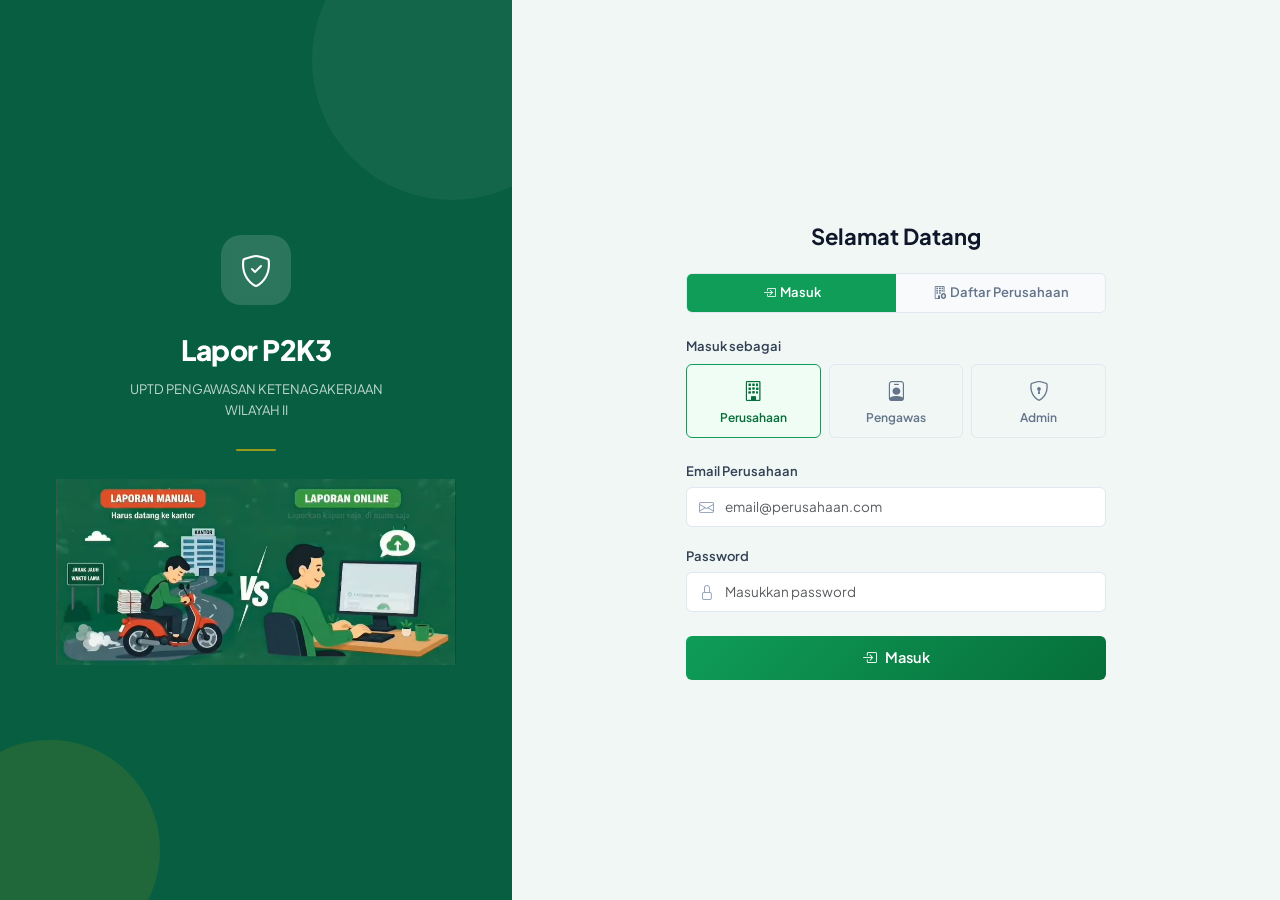
==== admin.html @ 423a80ed "Add files via upload" ====
<!DOCTYPE html>
<html lang="id">
<head>
  <meta charset="UTF-8">
  <meta name="viewport" content="width=device-width, initial-scale=1.0">
  <title>Admin · Lapor P2K3</title>
  <link href="https://cdn.jsdelivr.net/npm/bootstrap@5.3.3/dist/css/bootstrap.min.css" rel="stylesheet">
  <link href="https://cdn.jsdelivr.net/npm/bootstrap-icons/font/bootstrap-icons.css" rel="stylesheet">
  <link href="https://fonts.googleapis.com/css2?family=Plus+Jakarta+Sans:wght@300;400;500;600;700;800&display=swap" rel="stylesheet">
  <link rel="stylesheet" href="style.css">
</head>
<body>

<!-- SIDEBAR -->
<div class="sidebar d-flex flex-column">
  <div class="brand">
    <div class="brand-icon-box"><i class="bi bi-shield-check" style="color:white;"></i></div>
    <span>Lapor P2K3</span>
  </div>
  <div class="nav-section">
    <div class="nav-section-title">UTAMA</div>
    <a href="#" class="nav-link active" data-page="dashboard"><i class="bi bi-house-door"></i> Dashboard</a>
  </div>
  <div class="nav-section">
    <div class="nav-section-title">PENDAFTARAN</div>
    <a href="#" class="nav-link" data-page="persetujuan" id="navPersetujuan"><i class="bi bi-clipboard-check"></i> Verifikasi Perusahaan</a>
    <a href="#" class="nav-link" data-page="perusahaan"><i class="bi bi-building"></i> Daftar Perusahaan</a>
  </div>
  <div class="nav-section">
    <div class="nav-section-title">LAPORAN</div>
    <a href="#" class="nav-link" data-page="laporan-masuk" id="navLaporan"><i class="bi bi-inbox"></i> Laporan Disetujui</a>
    <a href="#" class="nav-link" data-page="arsip"><i class="bi bi-archive"></i> Arsip Laporan</a>
  </div>
  <div class="nav-section">
    <div class="nav-section-title">MANAJEMEN</div>
    <a href="#" class="nav-link" data-page="users"><i class="bi bi-people"></i> Manajemen User</a>
    <a href="#" class="nav-link" data-page="statistik"><i class="bi bi-bar-chart"></i> Statistik & Rekap</a>
  </div>
</div>

<!-- NAVBAR -->
<div class="navbar-custom">
  <div class="page-title" id="pageTitle">Dashboard Admin</div>
  <div class="d-flex align-items-center gap-2">
    <button class="notif-btn" onclick="goPage('persetujuan')">
      <i class="bi bi-bell" style="font-size:16px;color:#64748b;"></i>
      <span class="notif-dot" id="notifDot" style="display:none;"></span>
    </button>
    <div class="user-badge">
      <i class="bi bi-shield-lock" style="color:#0f9d58;"></i>
      <span style="font-weight:600;">Admin UPTD</span>
    </div>
    <button class="logout-btn" onclick="doLogout()"><i class="bi bi-box-arrow-right"></i> Keluar</button>
  </div>
</div>

<!-- CONTENT -->
<div class="content">

  <!-- DASHBOARD -->
  <div id="dashboard" class="page-section active-page">
    <div class="row g-3 mb-4">
      <div class="col-6 col-md-3">
        <div class="stat-card">
          <div class="d-flex justify-content-between align-items-start">
            <div><div class="stat-label">Total Perusahaan</div><div class="stat-value" id="dashTotalPerusahaan">0</div><div class="stat-sub">Terverifikasi</div></div>
            <div class="stat-icon icon-green"><i class="bi bi-building"></i></div>
          </div>
        </div>
      </div>
      <div class="col-6 col-md-3">
        <div class="stat-card">
          <div class="d-flex justify-content-between align-items-start">
            <div><div class="stat-label">Menunggu Verifikasi</div><div class="stat-value" id="dashMenungguVerif">0</div><div class="stat-sub">Pengajuan baru</div></div>
            <div class="stat-icon icon-yellow"><i class="bi bi-hourglass-split"></i></div>
          </div>
        </div>
      </div>
      <div class="col-6 col-md-3">
        <div class="stat-card">
          <div class="d-flex justify-content-between align-items-start">
            <div><div class="stat-label">Laporan Siap Arsip</div><div class="stat-value" id="dashLaporanSiap">0</div><div class="stat-sub">Approved pengawas</div></div>
            <div class="stat-icon icon-blue"><i class="bi bi-inbox"></i></div>
          </div>
        </div>
      </div>
      <div class="col-6 col-md-3">
        <div class="stat-card">
          <div class="d-flex justify-content-between align-items-start">
            <div><div class="stat-label">Laporan Diarsipkan</div><div class="stat-value" id="dashArsip">0</div><div class="stat-sub">Total final</div></div>
            <div class="stat-icon icon-purple"><i class="bi bi-archive"></i></div>
          </div>
        </div>
      </div>
    </div>

    <div class="row g-3">
      <div class="col-md-6">
        <div class="table-card">
          <div class="section-header">
            <div class="section-title"><i class="bi bi-clipboard-check me-2 text-warning"></i>Pengajuan Perusahaan Baru</div>
            <a href="#" class="text-success small fw-semibold" onclick="goPage('persetujuan');return false;">Lihat semua →</a>
          </div>
          <div id="dashPengajuanList"></div>
        </div>
      </div>
      <div class="col-md-6">
        <div class="table-card">
          <div class="section-header">
            <div class="section-title"><i class="bi bi-inbox me-2 text-primary"></i>Laporan Siap Diarsipkan</div>
            <a href="#" class="text-success small fw-semibold" onclick="goPage('laporan-masuk');return false;">Lihat semua →</a>
          </div>
          <div id="dashLaporanList"></div>
        </div>
      </div>
    </div>
  </div>

  <!-- VERIFIKASI PERUSAHAAN -->
  <div id="persetujuan" class="page-section">
    <div class="alert-info-soft mb-3">
      <i class="bi bi-info-circle me-2"></i>Perusahaan berikut telah mendaftar dan menunggu verifikasi admin. Pilih pengawas yang sesuai untuk setiap perusahaan.
    </div>
    <div id="persetujuanList"><p class="text-muted">Tidak ada pengajuan yang menunggu.</p></div>
  </div>

  <!-- DAFTAR PERUSAHAAN -->
  <div id="perusahaan" class="page-section">
    <div class="table-card">
      <div class="section-header">
        <div class="section-title"><i class="bi bi-building me-2 text-success"></i>Semua Perusahaan Terdaftar</div>
        <input type="text" class="form-control" style="width:220px;font-size:13px;" placeholder="Cari perusahaan..." id="searchPerusahaan" oninput="filterPerusahaan()">
      </div>
      <table class="table mb-0">
        <thead><tr><th>Nama Perusahaan</th><th>Wilayah</th><th>Status</th><th></th></tr></thead>
        <tbody id="perusahaanBody"></tbody>
      </table>
    </div>
  </div>

  <!-- LAPORAN DISETUJUI (siap arsip) -->
  <div id="laporan-masuk" class="page-section">
    <div class="alert-success-soft mb-3">
      <i class="bi bi-check-circle me-2"></i>Laporan berikut telah diverifikasi oleh pengawas. Klik "Finalkan" untuk mengarsipkan laporan ke sistem.
    </div>
    <div id="laporanMasukList"><p class="text-muted">Tidak ada laporan yang menunggu finalisasi.</p></div>
  </div>

  <!-- ARSIP LAPORAN -->
  <div id="arsip" class="page-section">
    <div class="table-card">
      <div class="section-header">
        <div class="section-title"><i class="bi bi-archive me-2 text-primary"></i>Arsip Laporan P2K3</div>
        <div class="d-flex gap-2">
          <select class="form-select form-select-sm" style="width:140px;font-size:12.5px;" id="filterTahun" onchange="loadData()"><option value="">Semua Tahun</option><option>2026</option><option>2025</option><option>2024</option></select>
          <button class="btn btn-sm btn-outline-green" style="font-size:12.5px;" onclick="showToast('Demo: Ekspor Excel belum tersedia')"><i class="bi bi-download me-1"></i>Ekspor Excel</button>
        </div>
      </div>
      <table class="table mb-0">
        <thead><tr><th>Perusahaan</th><th>Periode</th><th>Pengawas</th><th>Kecelakaan</th><th>PAK</th><th>Tgl Final</th><th>Status</th></tr></thead>
        <tbody id="arsipBody"></tbody>
      </table>
    </div>
  </div>

  <!-- MANAJEMEN USER -->
  <div id="users" class="page-section">
    <div class="row g-3 mb-3">
      <div class="col-md-8">
        <div class="table-card">
          <div class="section-header">
            <div class="section-title"><i class="bi bi-people me-2 text-success"></i>Daftar Pengguna Sistem</div>
          </div>
          <table class="table mb-0">
            <thead><tr><th>Nama</th><th>Role</th><th>NIP / Email</th><th>Password</th><th>Status</th></tr></thead>
            <tbody id="usersBody"></tbody>
          </table>
        </div>
      </div>
      <div class="col-md-4">
        <div class="form-card">
          <h6 class="fw-bold mb-3"><i class="bi bi-person-plus me-2 text-success"></i>Tambah Akun Pengawas</h6>
          <div class="mb-3">
            <label class="form-label">Nama Pengawas</label>
            <input type="text" class="form-control" id="newPwNama" placeholder="Nama lengkap">
          </div>
          <div class="mb-3">
            <label class="form-label">NIP</label>
            <input type="text" class="form-control" id="newPwNip" placeholder="Nomor Induk Pegawai">
          </div>
          <div class="mb-3">
            <label class="form-label">Password</label>
            <input type="text" class="form-control" id="newPwPassword" placeholder="Password untuk login">
          </div>
          <button class="btn-green btn w-100" onclick="tambahPengawas()"><i class="bi bi-save me-2"></i>Simpan Akun</button>
        </div>
      </div>
    </div>
  </div>

  <!-- STATISTIK -->
  <div id="statistik" class="page-section">
    <div class="row g-3 mb-4">
      <div class="col-md-4">
        <div class="stat-card">
          <div class="stat-label">Total Perusahaan Aktif</div>
          <div class="stat-value" id="statPerusahaan">0</div>
        </div>
      </div>
      <div class="col-md-4">
        <div class="stat-card">
          <div class="stat-label">Total Laporan Masuk</div>
          <div class="stat-value" id="statLaporan">0</div>
        </div>
      </div>
      <div class="col-md-4">
        <div class="stat-card">
          <div class="stat-label">Total Kecelakaan Kerja (tercatat)</div>
          <div class="stat-value" id="statKK">0</div>
        </div>
      </div>
    </div>
    <div class="table-card">
      <div class="section-title mb-3"><i class="bi bi-bar-chart me-2 text-success"></i>Rekap Per Perusahaan</div>
      <table class="table mb-0">
        <thead><tr><th>Perusahaan</th><th>Total Laporan</th><th>Final</th><th>Total KK</th><th>Total PAK</th></tr></thead>
        <tbody id="rekapBody"></tbody>
      </table>
    </div>
  </div>

</div>

<!-- MODAL VERIFIKASI PERUSAHAAN -->
<div class="modal-overlay" id="verifModal">
  <div class="modal-box">
    <div class="d-flex justify-content-between align-items-center mb-3">
      <h6 class="fw-bold mb-0"><i class="bi bi-clipboard-check me-2 text-success"></i>Verifikasi & Tunjuk Pengawas</h6>
      <button onclick="closeModal('verifModal')" style="background:none;border:none;font-size:18px;cursor:pointer;color:#64748b;">&times;</button>
    </div>
    <div class="alert-info-soft mb-3"><i class="bi bi-info-circle me-2"></i>Pilih pengawas yang akan menangani verifikasi perusahaan ini. Data akan dikirim ke pengawas terpilih.</div>
    <table class="table table-sm mb-3">
      <tr><td class="text-muted fw-semibold" style="font-size:12.5px;">Nama</td><td id="vModalNama" style="font-size:13px;font-weight:600;"></td></tr>
      <tr><td class="text-muted fw-semibold" style="font-size:12.5px;">Alamat</td><td id="vModalAlamat" style="font-size:13px;"></td></tr>
      <tr><td class="text-muted fw-semibold" style="font-size:12.5px;">Wilayah</td><td id="vModalWilayah" style="font-size:13px;"></td></tr>
      <tr><td class="text-muted fw-semibold" style="font-size:12.5px;">Email Perusahaan</td><td id="vModalEmail" style="font-size:13px;"></td></tr>
      <tr><td class="text-muted fw-semibold" style="font-size:12.5px;">Tgl Daftar</td><td id="vModalTglDaftar" style="font-size:13px;"></td></tr>
    </table>
    <input type="hidden" id="vModalId">
    <div class="mb-3">
      <label class="form-label">Pilih Pengawas</label>
      <select class="form-select" id="vModalPengawas">
        <option value="">-- Pilih Pengawas --</option>
      </select>
    </div>
    <div class="mb-3">
      <label class="form-label">Password Akun Perusahaan</label>
      <input type="text" class="form-control" id="vModalKode" placeholder="Password yang akan dikirim via email">
      <div class="form-text">Kosongkan untuk auto-generate. Akan dikirim ke email perusahaan bersama info akun.</div>
    </div>
    <div class="d-flex gap-2 justify-content-end">
      <button class="btn btn-outline-danger" style="border-radius:6px;" onclick="tolakPerusahaan()"><i class="bi bi-x-lg me-1"></i>Tolak</button>
      <button class="btn-green btn" id="btnVerifSetujui" onclick="setujuiPerusahaan()"><i class="bi bi-check-circle me-2"></i>Setujui & Kirim ke Pengawas</button>
    </div>
  </div>
</div>

<!-- MODAL FINALISASI LAPORAN -->
<div class="modal-overlay" id="laporanModal">
  <div class="modal-box">
    <div class="d-flex justify-content-between align-items-center mb-3">
      <h6 class="fw-bold mb-0">Finalisasi & Arsipkan Laporan</h6>
      <button onclick="closeModal('laporanModal')" style="background:none;border:none;font-size:18px;cursor:pointer;color:#64748b;">&times;</button>
    </div>
    <div class="alert-success-soft mb-3"><i class="bi bi-check-circle me-2"></i>Laporan telah diverifikasi oleh pengawas. Siap difinalkan dan diarsipkan.</div>
    <table class="table table-sm mb-3">
      <tr><td class="text-muted fw-semibold" style="font-size:12.5px;">Perusahaan</td><td id="lModalPerusahaan" style="font-size:13px;font-weight:600;"></td></tr>
      <tr><td class="text-muted fw-semibold" style="font-size:12.5px;">Periode</td><td id="lModalPeriode" style="font-size:13px;"></td></tr>
      <tr><td class="text-muted fw-semibold" style="font-size:12.5px;">Disetujui Pengawas</td><td id="lModalTglApprove" style="font-size:13px;"></td></tr>
      <tr><td class="text-muted fw-semibold" style="font-size:12.5px;">Kecelakaan Kerja</td><td id="lModalKK" style="font-size:13px;"></td></tr>
      <tr><td class="text-muted fw-semibold" style="font-size:12.5px;">PAK</td><td id="lModalPAK" style="font-size:13px;"></td></tr>
      <tr><td class="text-muted fw-semibold" style="font-size:12.5px;">Catatan Pengawas</td><td id="lModalCatatan" style="font-size:13px;color:#64748b;"></td></tr>
    </table>
    <input type="hidden" id="lModalId">
    <div class="mb-3">
      <label class="form-label">Catatan Final Admin (opsional)</label>
      <textarea class="form-control" id="lModalCatatanAdmin" rows="2" placeholder="Catatan tambahan admin..."></textarea>
    </div>
    <div class="d-flex gap-2 justify-content-end">
      <button class="btn btn-outline-secondary" style="border-radius:var(--radius);" onclick="closeModal('laporanModal')">Batal</button>
      <button class="btn-green btn" onclick="finalkanLaporan()"><i class="bi bi-check-circle me-2"></i>Finalkan & Arsipkan</button>
    </div>
  </div>
</div>

<!-- Toast -->
<div id="toast"><i class="bi bi-check-circle me-2"></i><span id="toastMsg"></span></div>

<script src="https://cdn.jsdelivr.net/npm/bootstrap@5.3.3/dist/js/bootstrap.bundle.min.js"></script>
<script>
  if (localStorage.getItem('p2k3_role') !== 'admin') window.location.href = 'login.html';

  function getPengawasList() { return JSON.parse(localStorage.getItem('p2k3_pengawas_list') || '[]'); }
  function getCompanies() { return JSON.parse(localStorage.getItem('p2k3_companies') || '[]'); }
  function getLaporan() { return JSON.parse(localStorage.getItem('p2k3_laporan') || '[]'); }
  function saveCompanies(arr) { localStorage.setItem('p2k3_companies', JSON.stringify(arr)); }
  function saveLaporan(arr) { localStorage.setItem('p2k3_laporan', JSON.stringify(arr)); }
  function savePengawasList(arr) { localStorage.setItem('p2k3_pengawas_list', JSON.stringify(arr)); }

  function genKode(nama) {
    return nama.replace(/[^a-zA-Z]/g,'').toUpperCase().substring(0,5) + new Date().getFullYear();
  }

  function loadData() {
    const pengawasList = getPengawasList();
    const companies = getCompanies();
    const laporan = getLaporan();

    const verified = companies.filter(c => c.status === 'verified');
    const pendingAdmin = companies.filter(c => c.status === 'pending_admin' || c.status === 'pending_pengawas');
    const approvedLaporan = laporan.filter(l => l.status === 'approved');
    const finalLaporan = laporan.filter(l => l.status === 'final');

    document.getElementById('dashTotalPerusahaan').textContent = verified.length;
    document.getElementById('dashMenungguVerif').textContent = pendingAdmin.length;
    document.getElementById('dashLaporanSiap').textContent = approvedLaporan.length;
    document.getElementById('dashArsip').textContent = finalLaporan.length;

    document.getElementById('notifDot').style.display = (pendingAdmin.length > 0 || approvedLaporan.length > 0) ? 'block' : 'none';

    const navP = document.getElementById('navPersetujuan');
    const oldP = navP.querySelector('.notif-badge');
    if (oldP) oldP.remove();
    if (pendingAdmin.length > 0) {
      const b = document.createElement('span'); b.className = 'notif-badge'; b.textContent = pendingAdmin.length; navP.appendChild(b);
    }
    const navL = document.getElementById('navLaporan');
    const oldL = navL.querySelector('.notif-badge');
    if (oldL) oldL.remove();
    if (approvedLaporan.length > 0) {
      const b = document.createElement('span'); b.className = 'notif-badge'; b.textContent = approvedLaporan.length; navL.appendChild(b);
    }

    const dpl = document.getElementById('dashPengajuanList');
    if (pendingAdmin.length === 0) {
      dpl.innerHTML = '<p class="text-muted small py-2">Tidak ada pengajuan baru.</p>';
    } else {
      dpl.innerHTML = pendingAdmin.slice(0,3).map(c =>
        `<div style="padding:10px 0;border-bottom:1px solid #f1f5f9;">
          <div style="font-size:13.5px;font-weight:700;">${c.nama}</div>
          <div style="font-size:12px;color:#64748b;">${c.wilayah} · ${c.tglDaftar}</div>
          <button class="btn btn-sm btn-outline-warning mt-1" style="font-size:11.5px;" onclick="openVerifModal('${c.id}')"><i class="bi bi-clipboard-check me-1"></i>Verifikasi</button>
        </div>`
      ).join('');
    }

    const dll = document.getElementById('dashLaporanList');
    if (approvedLaporan.length === 0) {
      dll.innerHTML = '<p class="text-muted small py-2">Tidak ada laporan yang menunggu finalisasi.</p>';
    } else {
      dll.innerHTML = approvedLaporan.slice(0,3).map(l => {
        const c = companies.find(x => x.id === l.companyId);
        return `<div style="padding:10px 0;border-bottom:1px solid #f1f5f9;">
          <div style="font-size:13.5px;font-weight:700;">${c?.nama || '—'}</div>
          <div style="font-size:12px;color:#64748b;">${l.periode} · Disetujui: ${l.tglApprove}</div>
          <button class="btn btn-sm btn-outline-primary mt-1" style="font-size:11.5px;" onclick="openLaporanModal('${l.id}')"><i class="bi bi-archive me-1"></i>Finalkan</button>
        </div>`;
      }).join('');
    }

    const psl = document.getElementById('persetujuanList');
    if (pendingAdmin.length === 0) {
      psl.innerHTML = '<p class="text-muted">Tidak ada pengajuan perusahaan yang menunggu verifikasi.</p>';
    } else {
      psl.innerHTML = pendingAdmin.map(c => {
        let statusText = '';
        if (c.status === 'pending_pengawas' && c.notifPengawas) {
          const pw = pengawasList.find(p => p.id === c.notifPengawas);
          statusText = `<span class="badge-status badge-pending" style="font-size:11px;">Dikirim ke Pengawas: ${pw?.nama || c.notifPengawas}</span>`;
        } else {
          statusText = `<span class="badge-status badge-pending" style="font-size:11px;">Menunggu Penunjukan Pengawas</span>`;
        }
        return `<div class="laporan-item">
          <div class="d-flex justify-content-between align-items-start">
            <div>
              <div style="font-size:14px;font-weight:700;">${c.nama}</div>
              <div style="font-size:12.5px;color:#64748b;">${c.wilayah} · ${c.alamat} · Diajukan: ${c.tglDaftar}</div>
              <div style="font-size:12.5px;color:#64748b;">Email: ${c.email || '—'}</div>
              <div style="margin-top:4px;">${statusText}</div>
            </div>
            <button class="btn btn-sm btn-outline-success ms-2" onclick="openVerifModal('${c.id}')"><i class="bi bi-clipboard-check me-1"></i>Verifikasi</button>
          </div>
        </div>`;
      }).join('');
    }

    renderPerusahaan(companies);

    const lml = document.getElementById('laporanMasukList');
    if (approvedLaporan.length === 0) {
      lml.innerHTML = '<p class="text-muted">Tidak ada laporan yang menunggu finalisasi.</p>';
    } else {
      lml.innerHTML = approvedLaporan.map(l => {
        const c = companies.find(x => x.id === l.companyId);
        return `<div class="laporan-item">
          <div class="d-flex justify-content-between align-items-start">
            <div>
              <div style="font-size:14px;font-weight:700;">${c?.nama || '—'}</div>
              <div style="font-size:12.5px;color:#64748b;">${l.periode} · Submit: ${l.tglSubmit} · Disetujui Pengawas: ${l.tglApprove}</div>
              <div style="font-size:12px;color:#92400e;margin-top:3px;"><i class="bi bi-chat-dots me-1"></i>${l.catatanPengawas || '—'}</div>
              <div style="font-size:12px;color:#64748b;">KK: ${l.kkRingan + l.kkSedang + l.kkBerat + l.kkFatal || l.kecelakaanKerja || 0} | PAK: ${l.pak} | Rapat: ${l.meeting || l.rapatP2K3 || 0} | Inspeksi: ${l.inspeksiK3 || 0}</div>
            </div>
            <button class="btn btn-sm btn-outline-primary ms-2" onclick="openLaporanModal('${l.id}')"><i class="bi bi-archive me-1"></i>Finalkan</button>
          </div>
        </div>`;
      }).join('');
    }

    const tahunFilter = document.getElementById('filterTahun')?.value || '';
    const arsipData = laporan.filter(l => l.status === 'final' && (!tahunFilter || String(l.tahun) === String(tahunFilter)));
    document.getElementById('arsipBody').innerHTML = arsipData.length === 0
      ? '<tr><td colspan="7" class="text-center text-muted py-3">Belum ada laporan diarsipkan</td></tr>'
      : [...arsipData].reverse().map(l => {
          const c = companies.find(x => x.id === l.companyId);
          const pw = pengawasList.find(p => p.id === l.pengawasId);
          const totalKK = l.kkRingan + l.kkSedang + l.kkBerat + l.kkFatal || l.kecelakaanKerja || 0;
          return `<tr><td>${c?.nama || '—'}</td><td>${l.periode} ${l.tahun || ''}</td><td>${pw?.nama || '—'}</td><td>${totalKK}</td><td>${l.pak}</td><td>${l.tglFinal || '—'}</td><td><span class="badge-status badge-disetujui">Final</span></td></tr>`;
        }).join('');

    document.getElementById('usersBody').innerHTML = [
      { nama:'Admin UPTD Wilayah II', role:'Admin', info:'admin@uptd.go.id', password:'admin123', status:'aktif' },
      ...pengawasList.map(p => ({ nama: p.nama, role:'Pengawas', info: p.nip || '—', password: p.password || 'pw123', status:'aktif' })),
      ...verified.map(c => ({ nama: c.nama, role:'Perusahaan', info: c.email, password: c.password || '****', status:'aktif' }))
    ].map(u =>
      `<tr><td>${u.nama}</td><td><span class="badge-status ${u.role === 'Admin' ? 'badge-ditolak' : u.role === 'Pengawas' ? 'badge-pending' : 'badge-draft'}">${u.role}</span></td><td style="font-size:12.5px;">${u.info}</td><td style="font-size:12.5px;">${u.password}</td><td><span class="badge-status badge-disetujui">Aktif</span></td></tr>`
    ).join('');

    document.getElementById('statPerusahaan').textContent = verified.length;
    document.getElementById('statLaporan').textContent = laporan.length;
    document.getElementById('statKK').textContent = laporan.reduce((s, l) => s + (l.kkRingan + l.kkSedang + l.kkBerat + l.kkFatal || l.kecelakaanKerja || 0), 0);

    document.getElementById('rekapBody').innerHTML = verified.map(c => {
      const cl = laporan.filter(l => l.companyId === c.id);
      return `<tr><td>${c.nama}</td><td>${cl.length}</td><td>${cl.filter(l => l.status === 'final').length}</td><td>${cl.reduce((s, l) => s + (l.kkRingan + l.kkSedang + l.kkBerat + l.kkFatal || l.kecelakaanKerja || 0), 0)}</td><td>${cl.reduce((s, l) => s + l.pak, 0)}</td></tr>`;
    }).join('') || '<tr><td colspan="5" class="text-center text-muted py-3">Belum ada data</td></tr>';
  }

  function tambahPengawas() {
    const nama = document.getElementById('newPwNama').value.trim();
    const nip = document.getElementById('newPwNip').value.trim();
    const password = document.getElementById('newPwPassword').value.trim();
    
    if (!nama || !nip) {
      showToast('Nama dan NIP wajib diisi!');
      return;
    }
    
    if (!password) {
      showToast('Password wajib diisi!');
      return;
    }
    
    const pengawasList = getPengawasList();
    const newId = 'pw' + (Date.now().toString(36));
    
    pengawasList.push({
      id: newId,
      nama: nama,
      nip: nip,
      password: password,
      status: 'aktif'
    });
    
    savePengawasList(pengawasList);
    document.getElementById('newPwNama').value = '';
    document.getElementById('newPwNip').value = '';
    document.getElementById('newPwPassword').value = '';
    showToast(`Pengawas ${nama} berhasil ditambahkan!`);
    loadData();
  }

  function renderPerusahaan(companies) {
    const q = (document.getElementById('searchPerusahaan')?.value || '').toLowerCase();
    const filtered = companies.filter(c => c.nama.toLowerCase().includes(q));
    document.getElementById('perusahaanBody').innerHTML = filtered.length === 0
      ? '<tr><td colspan="4" class="text-center text-muted py-3">Belum ada data perusahaan</td></tr>'
      : filtered.map(c => {
          let statusBadge = '';
          if (c.status === 'verified') {
            statusBadge = '<span class="badge-status badge-disetujui">Aktif</span>';
          } else if (c.status === 'pending_admin' || c.status === 'pending_pengawas') {
            statusBadge = '<span class="badge-status badge-pending">Menunggu Verif.</span>';
          } else {
            statusBadge = '<span class="badge-status badge-draft">Draft</span>';
          }
          return `<tr>
            <td>${c.nama}</td>
            <td>${c.wilayah}</td>
            <td>${statusBadge}</td>
            <td><button class="btn btn-sm btn-outline-danger" style="font-size:11.5px;" onclick="hapusPerusahaan('${c.id}')"><i class="bi bi-trash"></i></button></td>
          </tr>`;
        }).join('');
  }

  window.filterPerusahaan = function() { renderPerusahaan(getCompanies()); };

  function hapusPerusahaan(id) {
    if (!confirm('Hapus perusahaan ini dari sistem?')) return;
    const companies = getCompanies().filter(c => c.id !== id);
    saveCompanies(companies);
    showToast('Perusahaan dihapus dari sistem.');
    loadData();
  }

  function openVerifModal(companyId) {
    const pengawasList = getPengawasList();
    const c = getCompanies().find(x => x.id === companyId);
    if (!c) return;
    
    document.getElementById('vModalNama').textContent = c.nama;
    document.getElementById('vModalAlamat').textContent = c.alamat;
    document.getElementById('vModalWilayah').textContent = c.wilayah;
    document.getElementById('vModalEmail').textContent = c.email || '—';
    document.getElementById('vModalTglDaftar').textContent = c.tglDaftar || '—';
    document.getElementById('vModalId').value = companyId;
    document.getElementById('vModalKode').value = '';
    
    const selectPengawas = document.getElementById('vModalPengawas');
    selectPengawas.innerHTML = '<option value="">-- Pilih Pengawas --</option>' + 
      pengawasList.map(p => `<option value="${p.id}">${p.nama}${p.nip ? ' - NIP: ' + p.nip : ''}</option>`).join('');
    
    if (c.notifPengawas) {
      selectPengawas.value = c.notifPengawas;
    }
    
    document.getElementById('verifModal').classList.add('show');
  }

  function setujuiPerusahaan() {
    const cId = document.getElementById('vModalId').value;
    const pengawasId = document.getElementById('vModalPengawas').value;
    let kode = document.getElementById('vModalKode').value.trim();
    
    if (!pengawasId) {
      showToast('Pilih pengawas terlebih dahulu!');
      return;
    }
    
    const companies = getCompanies();
    const idx = companies.findIndex(c => c.id === cId);
    if (idx < 0) return;

    if (!kode) kode = genKode(companies[idx].nama);
    
    companies[idx].status = 'pending_pengawas';
    companies[idx].notifPengawas = pengawasId;
    companies[idx].pengawasId = pengawasId;
    companies[idx].password = kode;
    companies[idx].catatanPengawas = 'Dikirim oleh admin untuk verifikasi pengawas.';
    companies[idx].rekomenPengawas = null;
    companies[idx].alasanRekomen = null;
    
    saveCompanies(companies);
    closeModal('verifModal');
    
    const pengawasList = getPengawasList();
    const pw = pengawasList.find(p => p.id === pengawasId);
    showToast(`✓ Data perusahaan dikirim ke pengawas: ${pw?.nama || pengawasId}`);
    loadData();
  }

  function tolakPerusahaan() {
    if (!confirm('Tolak pengajuan perusahaan ini?')) return;
    const cId = document.getElementById('vModalId').value;
    const companies = getCompanies().filter(c => c.id !== cId);
    saveCompanies(companies);
    closeModal('verifModal');
    showToast('Pengajuan perusahaan ditolak dan dihapus.');
    loadData();
  }

  function openLaporanModal(laporanId) {
    const laporan = getLaporan();
    const l = laporan.find(x => x.id === laporanId);
    if (!l) return;
    const c = getCompanies().find(x => x.id === l.companyId);
    document.getElementById('lModalPerusahaan').textContent = c?.nama || '—';
    document.getElementById('lModalPeriode').textContent = `${l.periode} ${l.tahun || ''}`;
    document.getElementById('lModalTglApprove').textContent = l.tglApprove || '—';
    const totalKK = l.kkRingan + l.kkSedang + l.kkBerat + l.kkFatal || l.kecelakaanKerja || 0;
    document.getElementById('lModalKK').textContent = totalKK + ' kasus';
    document.getElementById('lModalPAK').textContent = l.pak + ' kasus';
    document.getElementById('lModalCatatan').textContent = l.catatanPengawas || '—';
    document.getElementById('lModalId').value = laporanId;
    document.getElementById('lModalCatatanAdmin').value = '';
    document.getElementById('laporanModal').classList.add('show');
  }

  function finalkanLaporan() {
    const lId = document.getElementById('lModalId').value;
    const today = new Date().toISOString().split('T')[0];
    const laporan = getLaporan();
    const idx = laporan.findIndex(l => l.id === lId);
    if (idx >= 0) {
      laporan[idx].status = 'final';
      laporan[idx].tglFinal = today;
      saveLaporan(laporan);
    }
    closeModal('laporanModal');
    showToast('Laporan berhasil difinalkan dan diarsipkan!');
    loadData();
  }

  const pageMap = { dashboard:'Dashboard Admin', persetujuan:'Verifikasi Perusahaan', perusahaan:'Daftar Perusahaan', users:'Manajemen User', 'laporan-masuk':'Laporan Disetujui Pengawas', arsip:'Arsip Laporan', statistik:'Statistik & Rekap' };

  function goPage(id) {
    document.querySelectorAll('.page-section').forEach(p => p.classList.remove('active-page'));
    const t = document.getElementById(id);
    if (t) t.classList.add('active-page');
    document.getElementById('pageTitle').textContent = pageMap[id] || id;
    document.querySelectorAll('.nav-link').forEach(l => { l.classList.remove('active'); if (l.dataset.page === id) l.classList.add('active'); });
    window.scrollTo(0, 0);
  }

  document.querySelectorAll('.nav-link').forEach(l => l.addEventListener('click', e => { e.preventDefault(); goPage(l.dataset.page); }));

  function closeModal(id) { document.getElementById(id).classList.remove('show'); }
  document.getElementById('verifModal').addEventListener('click', e => { if (e.target === e.currentTarget) closeModal('verifModal'); });
  document.getElementById('laporanModal').addEventListener('click', e => { if (e.target === e.currentTarget) closeModal('laporanModal'); });

  function showToast(msg) {
    const t = document.getElementById('toast');
    document.getElementById('toastMsg').textContent = msg;
    t.style.display = 'block';
    setTimeout(() => t.style.display = 'none', 4000);
  }

  function doLogout() {
    localStorage.removeItem('p2k3_role');
    window.location.href = 'login.html';
  }

  loadData();
</script>
</body>
</html>
---- style.css ----
/* ============================================================
   P2K3 ONLINE - UNIFIED STYLESHEET
   Mencakup styling untuk: login.html, admin.html, pengawas.html, user.html
   ============================================================ */

/* --- CSS Variables / Design Tokens --- */
:root {
  --sidebar-width: 210px;
  --sidebar-bg: linear-gradient(180deg, #0f9d58 0%, #066e3a 100%);
  --sidebar-hover: rgba(255, 255, 255, 0.08);
  --sidebar-active: linear-gradient(135deg, #fff34d 0%, #ffc400 100%);
  --navbar-bg: #ffffff;
  --body-bg: #f4f9f6;
  --text-dark: #0f172a;
  --text-light: #ecfdf5;
  --text-muted: #94a3b8;
  --green-dark: #066e3a;
  --green-mid: #0f9d58;
  --green-light: #ecfdf5;
  --yellow: #ffc400;
  --radius: 6px;
  --font-family: 'Plus Jakarta Sans', sans-serif;
}

/* --- Global Reset --- */
* {
  font-family: var(--font-family);
  box-sizing: border-box;
}

body {
  background: var(--body-bg);
  margin: 0;
  min-height: 100vh;
}

/* --- Typography --- */
h1, h2, h3, h4, h5, h6 {
  font-family: var(--font-family);
}

a {
  text-decoration: none;
}

/* --- Layout: Sidebar (Admin, Pengawas, User) --- */
.sidebar {
  width: var(--sidebar-width);
  height: 100vh;
  position: fixed;
  top: 0;
  left: 0;
  background: var(--sidebar-bg);
  padding-top: 18px;
  overflow-y: auto;
  box-shadow: 4px 0 20px rgba(0, 0, 0, 0.1);
  z-index: 100;
  display: flex;
  flex-direction: column;
}

.sidebar .brand {
  display: flex;
  align-items: center;
  justify-content: center;
  gap: 10px;
  color: white;
  font-weight: 700;
  font-size: 15px;
  margin-bottom: 24px;
  padding: 0 12px;
}

.brand-icon-box {
  width: 32px;
  height: 32px;
  background: rgba(255, 255, 255, 0.2);
  border-radius: 8px;
  display: flex;
  align-items: center;
  justify-content: center;
  font-size: 16px;
}

.nav-section {
  margin-bottom: 12px;
}

.nav-section-title {
  padding: 5px 18px;
  color: rgba(255, 255, 255, 0.55);
  font-size: 0.62rem;
  font-weight: 700;
  text-transform: uppercase;
  letter-spacing: 1.2px;
}

.sidebar a {
  display: flex;
  align-items: center;
  color: var(--text-light);
  padding: 9px 14px;
  text-decoration: none;
  transition: all 0.22s ease;
  font-size: 0.81rem;
  gap: 10px;
  border-radius: 7px;
  margin: 2px 8px;
}

.sidebar a i {
  font-size: 15px;
  width: 20px;
}

.sidebar a:hover {
  background: var(--sidebar-hover);
  transform: translateX(3px);
}

.sidebar a.active {
  background: var(--sidebar-active);
  color: #1a1a1a;
  font-weight: 700;
  box-shadow: 0 4px 12px rgba(255, 196, 0, 0.35);
}

.footer-credit {
  font-size: 0.7rem;
  color: rgba(255, 255, 255, 0.5);
  text-align: center;
  padding: 10px 0;
  margin-top: 20px;
}

/* --- Layout: Navbar (Admin, Pengawas, User) --- */
.navbar-custom {
  margin-left: var(--sidebar-width);
  background: var(--navbar-bg);
  padding: 5px 22px;
  border-bottom: 1px solid var(--yellow);
  display: flex;
  justify-content: space-between;
  align-items: center;
  position: sticky;
  top: 0;
  z-index: 50;
}

.navbar-custom .page-title {
  font-weight: 700;
  color: var(--text-dark);
  font-size: 0.81rem;
}

.navbar-custom .user-badge {
  display: flex;
  align-items: center;
  gap: 10px;
  font-size: 0.81rem;
  background: #f1f5f9;
  padding: 6px 12px;
  border-radius: 999px;
  cursor: pointer;
  transition: 0.2s;
}

.navbar-custom .user-badge:hover {
  background: #e2e8f0;
}

.user-avatar {
  width: 34px;
  height: 34px;
  border-radius: 50%;
  background: linear-gradient(135deg, #0f9d58, #34d399);
  display: flex;
  align-items: center;
  justify-content: center;
  color: white;
  font-size: 13px;
  font-weight: 700;
  flex-shrink: 0;
}

.notif-btn {
  position: relative;
  background: #f1f5f9;
  border: none;
  border-radius: 50%;
  width: 36px;
  height: 36px;
  display: flex;
  align-items: center;
  justify-content: center;
  cursor: pointer;
  transition: 0.2s;
  margin-right: 6px;
}

.notif-btn:hover {
  background: #e2e8f0;
}

.notif-dot {
  position: absolute;
  top: 6px;
  right: 6px;
  width: 8px;
  height: 8px;
  background: #ef4444;
  border-radius: 50%;
  border: 2px solid white;
}

.notif-badge {
  background: #ef4444;
  color: white;
  border-radius: 999px;
  font-size: 10px;
  font-weight: 700;
  padding: 1px 6px;
  margin-left: 4px;
}

.logout-btn {
  background: none;
  border: none;
  color: #64748b;
  font-size: 0.81rem;
  display: flex;
  align-items: center;
  gap: 6px;
  padding: 6px 12px;
  border-radius: var(--radius);
  transition: 0.2s;
  cursor: pointer;
}

.logout-btn:hover {
  background: #fee2e2;
  color: #dc2626;
}

/* --- Layout: Content Area --- */
.content {
  margin-left: var(--sidebar-width);
  padding: 22px;
}

.page-section {
  display: none;
}

.page-section.active-page {
  display: block;
}

/* --- Cards & Panels --- */
.stat-card {
  background: white;
  border-radius: var(--radius);
  padding: 18px 20px;
  box-shadow: 0 4px 16px rgba(0, 0, 0, 0.04);
  border: 1px solid #f1f5f9;
  transition: all 0.25s;
}

.stat-card:hover {
  transform: translateY(-3px);
  box-shadow: 0 10px 26px rgba(0, 0, 0, 0.08);
}

.stat-label {
  font-size: 0.73rem;
  color: var(--text-muted);
  font-weight: 600;
  text-transform: uppercase;
  letter-spacing: 0.5px;
  margin-bottom: 6px;
}

.stat-value {
  font-size: 26px;
  font-weight: 800;
  color: var(--text-dark);
  line-height: 1;
}

.stat-sub {
  font-size: 11.5px;
  color: #64748b;
  margin-top: 6px;
}

.stat-icon {
  width: 42px;
  height: 42px;
  border-radius: 10px;
  display: flex;
  align-items: center;
  justify-content: center;
  font-size: 18px;
}

.icon-green { background: #d1fae5; color: #059669; }
.icon-blue { background: #dbeafe; color: #2563eb; }
.icon-yellow { background: #fef3c7; color: #d97706; }
.icon-red { background: #fee2e2; color: #dc2626; }
.icon-purple { background: #ede9fe; color: #7c3aed; }

.table-card {
  background: white;
  border-radius: var(--radius);
  padding: 20px;
  box-shadow: 0 4px 16px rgba(0, 0, 0, 0.04);
  border: 1px solid #f1f5f9;
}

.form-card {
  background: white;
  border-radius: var(--radius);
  padding: 22px;
  box-shadow: 0 4px 16px rgba(0, 0, 0, 0.04);
  border: 1px solid #f1f5f9;
  margin-bottom: 18px;
}

.laporan-item {
  background: white;
  border-radius: var(--radius);
  padding: 16px 18px;
  border: 1px solid #f1f5f9;
  margin-bottom: 12px;
  box-shadow: 0 3px 10px rgba(0, 0, 0, 0.03);
  transition: 0.2s;
}

.laporan-item:hover {
  box-shadow: 0 6px 18px rgba(0, 0, 0, 0.07);
}

.laporan-item.urgent {
  border-left: 4px solid #ef4444;
}

.laporan-item.normal {
  border-left: 4px solid var(--green-mid);
}

/* --- Section Headers --- */
.section-header {
  display: flex;
  justify-content: space-between;
  align-items: center;
  margin-bottom: 16px;
}

.section-title {
  font-size: 15px;
  font-weight: 700;
  color: var(--text-dark);
}

/* --- Tables --- */
.table th {
  font-size: 12px;
  font-weight: 700;
  color: #64748b;
  text-transform: uppercase;
  letter-spacing: 0.5px;
  border-bottom: 2px solid #f1f5f9;
  padding: 10px 12px;
}

.table td {
  font-size: 13.5px;
  padding: 10px 12px;
  color: #334155;
  vertical-align: middle;
  border-bottom: 1px solid #f8fafc;
}

.table tbody tr:hover {
  background: #fafcff;
}

/* --- Badges --- */
.badge-status {
  padding: 4px 10px;
  border-radius: 20px;
  font-size: 11px;
  font-weight: 700;
}

.badge-disetujui { background: #d1fae5; color: #065f46; }
.badge-pending { background: #fef3c7; color: #92400e; }
.badge-ditolak { background: #fee2e2; color: #991b1b; }
.badge-draft { background: #f1f5f9; color: #475569; }
.badge-aktif { background: #dbeafe; color: #1e40af; }
.badge-final { background: #dbeafe; color: #1e40af; }

/* --- Forms --- */
.form-label {
  font-weight: 600;
  font-size: 13px;
  color: #334155;
  margin-bottom: 5px;
}

.required::after {
  content: " *";
  color: #dc2626;
}

.form-control,
.form-select {
  border: 1.5px solid #e2e8f0;
  border-radius: var(--radius);
  padding: 9px 13px;
  font-size: 13.5px;
  transition: border 0.2s;
}

.form-control:focus,
.form-select:focus {
  border-color: var(--green-mid);
  box-shadow: 0 0 0 3px rgba(15, 157, 88, 0.1);
}

.form-text {
  font-size: 12px;
  color: #64748b;
}

.input-icon-wrap {
  position: relative;
}

.input-icon-wrap .bi {
  position: absolute;
  left: 13px;
  top: 50%;
  transform: translateY(-50%);
  color: #94a3b8;
  font-size: 15px;
}

.input-icon-wrap .form-control {
  padding-left: 38px;
}

.input-icon-wrap .form-select {
  padding-left: 38px;
}

/* --- Buttons --- */
.btn-green {
  background: linear-gradient(135deg, #0f9d58, #066e3a);
  color: white;
  border: none;
  border-radius: var(--radius);
  padding: 9px 20px;
  font-size: 13.5px;
  font-weight: 600;
  transition: all 0.2s;
  cursor: pointer;
}

.btn-green:hover {
  color: white;
  transform: translateY(-1px);
  box-shadow: 0 6px 16px rgba(15, 157, 88, 0.3);
}

.btn-outline-green {
  border: 1.5px solid var(--green-mid);
  color: var(--green-mid);
  background: white;
  border-radius: var(--radius);
  padding: 8px 16px;
  font-size: 13px;
  font-weight: 600;
  transition: 0.2s;
  cursor: pointer;
}

.btn-outline-green:hover {
  background: #f0fdf4;
}

/* --- Alerts --- */
.alert-info-soft {
  background: #eff6ff;
  border: 1px solid #bfdbfe;
  border-radius: var(--radius);
  padding: 12px 16px;
  font-size: 13px;
  color: #1d4ed8;
}

.alert-warn-soft {
  background: #fffbeb;
  border: 1px solid #fde68a;
  border-radius: var(--radius);
  padding: 12px 16px;
  font-size: 13px;
  color: #92400e;
}

.alert-success-soft {
  background: #f0fdf4;
  border: 1px solid #bbf7d0;
  border-radius: var(--radius);
  padding: 12px 16px;
  font-size: 13px;
  color: #166534;
}

.alert-error {
  background: #fef2f2;
  border: 1px solid #fecaca;
  border-radius: var(--radius);
  color: #dc2626;
  font-size: 13px;
  padding: 10px 14px;
  margin-bottom: 16px;
  display: none;
}

/* --- Modals --- */
.modal-overlay {
  display: none;
  position: fixed;
  top: 0;
  left: 0;
  width: 100%;
  height: 100%;
  background: rgba(0, 0, 0, 0.4);
  z-index: 200;
  align-items: center;
  justify-content: center;
}

.modal-overlay.show {
  display: flex;
}

.modal-box {
  background: white;
  border-radius: var(--radius);
  padding: 28px;
  width: 100%;
  max-width: 700px;
  box-shadow: 0 20px 60px rgba(0, 0, 0, 0.2);
  max-height: 90vh;
  overflow-y: auto;
}

/* Modal animation for login register */
.modal-overlay .modal-box {
  animation: modalSlideIn 0.3s ease-out;
}

@keyframes modalSlideIn {
  from { opacity: 0; transform: translateY(-30px); }
  to { opacity: 1; transform: translateY(0); }
}

.modal-header-custom {
  display: flex;
  justify-content: space-between;
  align-items: center;
  margin-bottom: 24px;
}

.modal-title {
  font-size: 20px;
  font-weight: 700;
  color: var(--text-dark);
}

.modal-close-btn {
  background: none;
  border: none;
  font-size: 24px;
  color: #64748b;
  cursor: pointer;
  transition: 0.2s;
  padding: 4px 8px;
  border-radius: 4px;
}

.modal-close-btn:hover {
  background: #f1f5f9;
  color: var(--text-dark);
}

/* --- Toast Notification --- */
#toast {
  position: fixed;
  bottom: 28px;
  right: 28px;
  background: #0f9d58;
  color: white;
  padding: 12px 20px;
  border-radius: 8px;
  font-size: 13.5px;
  font-weight: 600;
  display: none;
  z-index: 9999;
  box-shadow: 0 8px 24px rgba(0, 0, 0, 0.2);
}

/* ============================================================
   LOGIN PAGE SPECIFIC STYLES
   ============================================================ */
.login-body {
  display: flex;
  background: #f0f7f4;
}

.left-panel {
  width: 40%;
  background: #075e41;
  display: flex;
  flex-direction: column;
  justify-content: center;
  align-items: center;
  padding: 60px 48px;
  position: relative;
  overflow: hidden;
}

.left-panel::before {
  content: '';
  position: absolute;
  top: -80px;
  right: -80px;
  width: 280px;
  height: 280px;
  background: rgba(255, 255, 255, 0.05);
  border-radius: 50%;
}

.left-panel::after {
  content: '';
  position: absolute;
  bottom: -60px;
  left: -60px;
  width: 220px;
  height: 220px;
  background: rgba(255, 196, 0, 0.1);
  border-radius: 50%;
}

.left-content {
  position: relative;
  z-index: 2;
  text-align: center;
  color: white;
}

.brand-icon {
  width: 70px;
  height: 70px;
  background: rgba(255, 255, 255, 0.15);
  border-radius: 20px;
  display: flex;
  align-items: center;
  justify-content: center;
  margin: 0 auto 24px;
  font-size: 32px;
  backdrop-filter: blur(4px);
}

.brand-title {
  font-size: 28px;
  font-weight: 800;
  letter-spacing: -0.5px;
  margin-bottom: 8px;
}

.brand-sub {
  font-size: 13px;
  opacity: 0.75;
  line-height: 1.6;
  max-width: 280px;
}

.feature-list {
  margin-top: 40px;
  text-align: left;
  width: 100%;
  max-width: 300px;
}

.feature-item {
  display: flex;
  align-items: center;
  gap: 12px;
  margin-bottom: 16px;
  font-size: 13.5px;
  opacity: 0.9;
}

.feature-item .icon {
  width: 34px;
  height: 34px;
  background: rgba(255, 255, 255, 0.12);
  border-radius: 8px;
  display: flex;
  align-items: center;
  justify-content: center;
  flex-shrink: 0;
  font-size: 15px;
}

.divider-line {
  width: 40px;
  height: 2px;
  background: rgba(255, 196, 0, 0.6);
  border-radius: 2px;
  margin: 28px auto;
}

.right-panel {
  flex: 1;
  display: flex;
  align-items: center;
  justify-content: center;
  padding: 40px;
}

.login-box {
  width: 100%;
  max-width: 420px;
}

.login-title {
  font-size: 22px;
  text-align: center;
  font-weight: 700;
  color: #0f172a;
  margin-bottom: 20px;
}

.role-select {
  display: grid;
  grid-template-columns: repeat(3, 1fr);
  gap: 8px;
  margin-bottom: 20px;
}

.role-opt {
  border: 1.5px solid #e2e8f0;
  border-radius: var(--radius);
  padding: 10px 8px;
  text-align: center;
  cursor: pointer;
  transition: all 0.2s;
  font-size: 12px;
  font-weight: 600;
  color: #64748b;
}

.role-opt i {
  display: block;
  font-size: 20px;
  margin-bottom: 4px;
}

.role-opt:hover {
  border-color: var(--green-mid);
  color: var(--green-mid);
  background: #f0fdf4;
}

.role-opt.selected {
  border-color: var(--green-mid);
  background: #f0fdf4;
  color: var(--green-dark);
}

.btn-login {
  background: linear-gradient(135deg, #0f9d58, #066e3a);
  color: white;
  border: none;
  border-radius: var(--radius);
  padding: 11px;
  font-size: 14.5px;
  font-weight: 600;
  width: 100%;
  transition: all 0.25s;
  margin-top: 8px;
  cursor: pointer;
}

.btn-login:hover {
  transform: translateY(-2px);
  box-shadow: 0 8px 20px rgba(15, 157, 88, 0.35);
  color: white;
}

.forgot-link {
  font-size: 12.5px;
  color: var(--green-mid);
  text-decoration: none;
  font-weight: 600;
}

.forgot-link:hover {
  text-decoration: underline;
}

.auth-tabs {
  display: flex;
  gap: 0;
  margin-bottom: 24px;
  border: 1.5px solid #e2e8f0;
  border-radius: var(--radius);
  overflow: hidden;
}

.auth-tab {
  flex: 1;
  padding: 9px;
  text-align: center;
  font-size: 13px;
  font-weight: 600;
  cursor: pointer;
  color: #64748b;
  background: #f8fafc;
  transition: all 0.2s;
  border: none;
}

.auth-tab.active {
  background: var(--green-mid);
  color: white;
}

/* #perusahaan-fields dikendalikan oleh JS, bukan CSS */
#standard-fields { display: block; }

.tab-info {
  background: #f0fdf4;
  border: 1px solid #bbf7d0;
  border-radius: var(--radius);
  padding: 10px 14px;
  font-size: 12.5px;
  color: #15803d;
  margin-bottom: 16px;
  display: none;
}

/* ============================================================
   USER PAGE SPECIFIC STYLES
   ============================================================ */
.upload-area {
  border: 2px dashed #cbd5e1;
  border-radius: var(--radius);
  padding: 20px;
  text-align: center;
  background: #f8fafc;
  cursor: pointer;
  transition: 0.2s;
}

.upload-area:hover {
  border-color: var(--green-mid);
  background: #f0fdf4;
}

.file-item {
  display: flex;
  align-items: center;
  justify-content: space-between;
  padding: 10px 14px;
  background: #f8fafc;
  border-radius: var(--radius);
  margin-bottom: 8px;
  border: 1px solid #f1f5f9;
}

.catatan-item {
  background: white;
  border-radius: var(--radius);
  padding: 16px 18px;
  border-left: 4px solid var(--green-mid);
  box-shadow: 0 4px 12px rgba(0, 0, 0, 0.04);
  margin-bottom: 12px;
}

.catatan-item.warning {
  border-left-color: #f59e0b;
}

.catatan-item.danger {
  border-left-color: #ef4444;
}

.timeline {
  list-style: none;
  padding: 0;
  margin: 0;
}

.timeline-item {
  display: flex;
  gap: 14px;
  margin-bottom: 16px;
}

.timeline-dot {
  width: 12px;
  height: 12px;
  border-radius: 50%;
  background: var(--green-mid);
  margin-top: 5px;
  flex-shrink: 0;
}

.timeline-dot.yellow { background: #f59e0b; }
.timeline-dot.red { background: #ef4444; }
.timeline-dot.gray { background: #cbd5e1; }

.timeline-content {
  flex: 1;
}

.timeline-title {
  font-size: 13.5px;
  font-weight: 600;
  color: #1e293b;
}

.timeline-meta {
  font-size: 11.5px;
  color: #94a3b8;
  margin-top: 2px;
}

.step-bar {
  display: flex;
  gap: 0;
  margin-bottom: 28px;
}

.step {
  flex: 1;
  text-align: center;
  position: relative;
}

.step::after {
  content: '';
  position: absolute;
  top: 16px;
  left: 50%;
  width: 100%;
  height: 2px;
  background: #e2e8f0;
  z-index: 0;
}

.step:last-child::after {
  display: none;
}

.step-num {
  width: 32px;
  height: 32px;
  border-radius: 50%;
  background: #e2e8f0;
  color: #94a3b8;
  font-size: 12px;
  font-weight: 700;
  display: flex;
  align-items: center;
  justify-content: center;
  margin: 0 auto 6px;
  position: relative;
  z-index: 1;
}

.step.done .step-num {
  background: var(--green-mid);
  color: white;
}

.step.active .step-num {
  background: #ffc400;
  color: #1a1a1a;
  box-shadow: 0 0 0 4px rgba(255, 196, 0, 0.3);
}

.step-label {
  font-size: 11px;
  color: #94a3b8;
  font-weight: 600;
}

.step.done .step-label,
.step.active .step-label {
  color: #1e293b;
}

.section-step {
  display: none;
}

.section-step.active-step {
  display: block;
}

.sk-badge {
  background: #f0fdf4;
  border: 1px solid #86efac;
  border-radius: var(--radius);
  padding: 10px 16px;
  display: flex;
  align-items: center;
  gap: 10px;
  margin-bottom: 16px;
}

.info-panel {
  background: #f8fafc;
  border-radius: var(--radius);
  padding: 16px;
  border: 1px solid #e2e8f0;
}

.info-row {
  display: flex;
  margin-bottom: 8px;
}

.info-label {
  width: 160px;
  font-size: 13px;
  color: #64748b;
  font-weight: 500;
}

.info-value {
  font-size: 13.5px;
  font-weight: 600;
  color: #1e293b;
}

.edit-link {
  font-size: 12px;
  color: var(--green-mid);
  text-decoration: none;
  margin-left: 12px;
  font-weight: 600;
  cursor: pointer;
}

.edit-link:hover {
  text-decoration: underline;
}

.program-item {
  background: #f8fafc;
  border-radius: var(--radius);
  padding: 15px;
  margin-bottom: 12px;
  border: 1px solid #e2e8f0;
}

.meeting-item {
  background: #f8fafc;
  border-radius: var(--radius);
  padding: 15px;
  margin-bottom: 12px;
  border: 1px solid #e2e8f0;
}

/* ============================================================
   RESPONSIVE
   ============================================================ */
@media (max-width: 768px) {
  .left-panel {
    display: none;
  }

  .sidebar {
    width: 100%;
    height: auto;
    position: relative;
  }

  .navbar-custom,
  .content {
    margin-left: 0;
  }
}
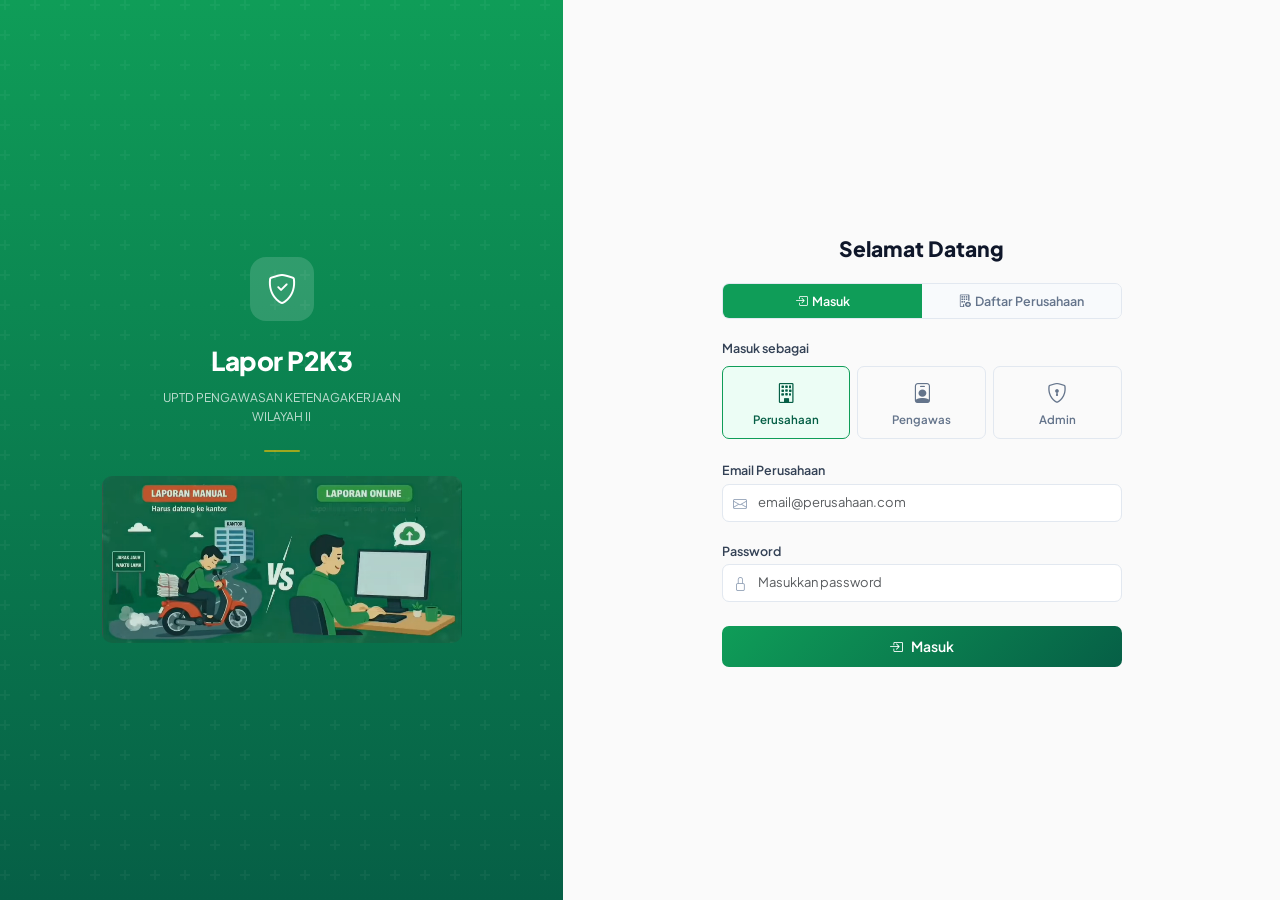
==== commit fa12c509: "Add files via upload" ====
--- a/admin.html
+++ b/admin.html
@@ -14,7 +14,7 @@
 <!-- SIDEBAR -->
 <div class="sidebar d-flex flex-column">
   <div class="brand">
-    <div class="brand-icon-box"><i class="bi bi-shield-check" style="color:white;"></i></div>
+    <div class="brand-icon-box"><i class="bi bi-shield-check"></i></div>
     <span>Lapor P2K3</span>
   </div>
   <div class="nav-section">
@@ -22,33 +22,38 @@
     <a href="#" class="nav-link active" data-page="dashboard"><i class="bi bi-house-door"></i> Dashboard</a>
   </div>
   <div class="nav-section">
-    <div class="nav-section-title">PENDAFTARAN</div>
-    <a href="#" class="nav-link" data-page="persetujuan" id="navPersetujuan"><i class="bi bi-clipboard-check"></i> Verifikasi Perusahaan</a>
-    <a href="#" class="nav-link" data-page="perusahaan"><i class="bi bi-building"></i> Daftar Perusahaan</a>
+    <div class="nav-section-title">MANAJEMEN</div>
+    <a href="#" class="nav-link" data-page="perusahaan"><i class="bi bi-building"></i> Perusahaan</a>
+    <a href="#" class="nav-link" data-page="pengawas"><i class="bi bi-person-badge"></i> Pengawas K3</a>
+    <a href="#" class="nav-link" data-page="pendaftaran" id="navPendaftaran"><i class="bi bi-building-add"></i> Pendaftaran Baru</a>
   </div>
   <div class="nav-section">
     <div class="nav-section-title">LAPORAN</div>
-    <a href="#" class="nav-link" data-page="laporan-masuk" id="navLaporan"><i class="bi bi-inbox"></i> Laporan Disetujui</a>
+    <a href="#" class="nav-link" data-page="verif-admin" id="navVerif"><i class="bi bi-inbox-fill"></i> Menunggu Finalisasi</a>
     <a href="#" class="nav-link" data-page="arsip"><i class="bi bi-archive"></i> Arsip Laporan</a>
   </div>
   <div class="nav-section">
-    <div class="nav-section-title">MANAJEMEN</div>
-    <a href="#" class="nav-link" data-page="users"><i class="bi bi-people"></i> Manajemen User</a>
-    <a href="#" class="nav-link" data-page="statistik"><i class="bi bi-bar-chart"></i> Statistik & Rekap</a>
-  </div>
+    <div class="nav-section-title">ANALITIK</div>
+    <a href="#" class="nav-link" data-page="rekap"><i class="bi bi-bar-chart-line"></i> Rekap & Analisis</a>
+  </div>
+  <div class="nav-section">
+    <div class="nav-section-title">SISTEM</div>
+    <a href="#" class="nav-link" data-page="akun-admin"><i class="bi bi-gear"></i> Pengaturan Akun</a>
+  </div>
+  <div class="sidebar-footer">Lapor P2K3 · Permenaker No.13/2025</div>
 </div>
 
 <!-- NAVBAR -->
 <div class="navbar-custom">
   <div class="page-title" id="pageTitle">Dashboard Admin</div>
   <div class="d-flex align-items-center gap-2">
-    <button class="notif-btn" onclick="goPage('persetujuan')">
-      <i class="bi bi-bell" style="font-size:16px;color:#64748b;"></i>
+    <button class="notif-btn" onclick="goPage('verif-admin')">
+      <i class="bi bi-bell" style="font-size:15px;color:#64748b;"></i>
       <span class="notif-dot" id="notifDot" style="display:none;"></span>
     </button>
     <div class="user-badge">
-      <i class="bi bi-shield-lock" style="color:#0f9d58;"></i>
-      <span style="font-weight:600;">Admin UPTD</span>
+      <i class="bi bi-shield-lock text-success"></i>
+      <span style="font-weight:600;">Administrator</span>
     </div>
     <button class="logout-btn" onclick="doLogout()"><i class="bi bi-box-arrow-right"></i> Keluar</button>
   </div>
@@ -57,590 +62,1104 @@
 <!-- CONTENT -->
 <div class="content">
 
-  <!-- DASHBOARD -->
+  <!-- ===================== DASHBOARD ===================== -->
   <div id="dashboard" class="page-section active-page">
     <div class="row g-3 mb-4">
-      <div class="col-6 col-md-3">
+      <div class="col-6 col-md-2">
         <div class="stat-card">
-          <div class="d-flex justify-content-between align-items-start">
-            <div><div class="stat-label">Total Perusahaan</div><div class="stat-value" id="dashTotalPerusahaan">0</div><div class="stat-sub">Terverifikasi</div></div>
-            <div class="stat-icon icon-green"><i class="bi bi-building"></i></div>
-          </div>
-        </div>
-      </div>
-      <div class="col-6 col-md-3">
+          <div class="stat-label">Total Perusahaan</div>
+          <div class="stat-value" id="dashTotalP">0</div>
+          <div class="stat-sub">Terdaftar</div>
+        </div>
+      </div>
+      <div class="col-6 col-md-2">
         <div class="stat-card">
-          <div class="d-flex justify-content-between align-items-start">
-            <div><div class="stat-label">Menunggu Verifikasi</div><div class="stat-value" id="dashMenungguVerif">0</div><div class="stat-sub">Pengajuan baru</div></div>
-            <div class="stat-icon icon-yellow"><i class="bi bi-hourglass-split"></i></div>
-          </div>
-        </div>
-      </div>
-      <div class="col-6 col-md-3">
+          <div class="stat-label">Aktif / Verified</div>
+          <div class="stat-value" id="dashAktif">0</div>
+          <div class="stat-sub">Memiliki binaan</div>
+        </div>
+      </div>
+      <div class="col-6 col-md-2">
         <div class="stat-card">
-          <div class="d-flex justify-content-between align-items-start">
-            <div><div class="stat-label">Laporan Siap Arsip</div><div class="stat-value" id="dashLaporanSiap">0</div><div class="stat-sub">Approved pengawas</div></div>
-            <div class="stat-icon icon-blue"><i class="bi bi-inbox"></i></div>
-          </div>
-        </div>
-      </div>
-      <div class="col-6 col-md-3">
+          <div class="stat-label">Total Laporan</div>
+          <div class="stat-value" id="dashTotalL">0</div>
+          <div class="stat-sub">Semua status</div>
+        </div>
+      </div>
+      <div class="col-6 col-md-2">
         <div class="stat-card">
-          <div class="d-flex justify-content-between align-items-start">
-            <div><div class="stat-label">Laporan Diarsipkan</div><div class="stat-value" id="dashArsip">0</div><div class="stat-sub">Total final</div></div>
-            <div class="stat-icon icon-purple"><i class="bi bi-archive"></i></div>
-          </div>
-        </div>
-      </div>
-    </div>
-
-    <div class="row g-3">
-      <div class="col-md-6">
-        <div class="table-card">
-          <div class="section-header">
-            <div class="section-title"><i class="bi bi-clipboard-check me-2 text-warning"></i>Pengajuan Perusahaan Baru</div>
-            <a href="#" class="text-success small fw-semibold" onclick="goPage('persetujuan');return false;">Lihat semua →</a>
-          </div>
-          <div id="dashPengajuanList"></div>
-        </div>
-      </div>
-      <div class="col-md-6">
-        <div class="table-card">
-          <div class="section-header">
-            <div class="section-title"><i class="bi bi-inbox me-2 text-primary"></i>Laporan Siap Diarsipkan</div>
-            <a href="#" class="text-success small fw-semibold" onclick="goPage('laporan-masuk');return false;">Lihat semua →</a>
-          </div>
-          <div id="dashLaporanList"></div>
-        </div>
-      </div>
-    </div>
-  </div>
-
-  <!-- VERIFIKASI PERUSAHAAN -->
-  <div id="persetujuan" class="page-section">
-    <div class="alert-info-soft mb-3">
-      <i class="bi bi-info-circle me-2"></i>Perusahaan berikut telah mendaftar dan menunggu verifikasi admin. Pilih pengawas yang sesuai untuk setiap perusahaan.
-    </div>
-    <div id="persetujuanList"><p class="text-muted">Tidak ada pengajuan yang menunggu.</p></div>
-  </div>
-
-  <!-- DAFTAR PERUSAHAAN -->
+          <div class="stat-label">Menunggu Final</div>
+          <div class="stat-value" id="dashMenungguFinal">0</div>
+          <div class="stat-sub">Sudah disetujui</div>
+        </div>
+      </div>
+      <div class="col-6 col-md-2">
+        <div class="stat-card">
+          <div class="stat-label">Total KK (period)</div>
+          <div class="stat-value" id="dashTotalKK">0</div>
+          <div class="stat-sub">Laporan final</div>
+        </div>
+      </div>
+      <div class="col-6 col-md-2">
+        <div class="stat-card">
+          <div class="stat-label">Pengawas Aktif</div>
+          <div class="stat-value" id="dashPengawasAktif">0</div>
+          <div class="stat-sub">Dari total</div>
+        </div>
+      </div>
+    </div>
+
+    <div class="row g-3 mb-3">
+      <div class="col-md-4">
+        <div class="table-card h-100">
+          <div class="section-title mb-3"><i class="bi bi-inbox-fill me-2 text-warning"></i>Menunggu Finalisasi Admin</div>
+          <div id="dashVerifList"><p class="text-muted small">Tidak ada laporan.</p></div>
+        </div>
+      </div>
+      <div class="col-md-4">
+        <div class="table-card h-100">
+          <div class="section-title mb-3"><i class="bi bi-building-add me-2 text-primary"></i>Pendaftaran Baru</div>
+          <div id="dashPendaftaranList"><p class="text-muted small">Tidak ada pendaftaran baru.</p></div>
+        </div>
+      </div>
+      <div class="col-md-4">
+        <div class="table-card h-100">
+          <div class="section-title mb-3"><i class="bi bi-graph-up-arrow me-2 text-success"></i>Ringkasan Statistik K3</div>
+          <div id="dashStatsK3"></div>
+        </div>
+      </div>
+    </div>
+  </div>
+
+  <!-- ===================== PERUSAHAAN ===================== -->
   <div id="perusahaan" class="page-section">
     <div class="table-card">
       <div class="section-header">
-        <div class="section-title"><i class="bi bi-building me-2 text-success"></i>Semua Perusahaan Terdaftar</div>
-        <input type="text" class="form-control" style="width:220px;font-size:13px;" placeholder="Cari perusahaan..." id="searchPerusahaan" oninput="filterPerusahaan()">
-      </div>
-      <table class="table mb-0">
-        <thead><tr><th>Nama Perusahaan</th><th>Wilayah</th><th>Status</th><th></th></tr></thead>
-        <tbody id="perusahaanBody"></tbody>
-      </table>
-    </div>
-  </div>
-
-  <!-- LAPORAN DISETUJUI (siap arsip) -->
-  <div id="laporan-masuk" class="page-section">
-    <div class="alert-success-soft mb-3">
-      <i class="bi bi-check-circle me-2"></i>Laporan berikut telah diverifikasi oleh pengawas. Klik "Finalkan" untuk mengarsipkan laporan ke sistem.
-    </div>
-    <div id="laporanMasukList"><p class="text-muted">Tidak ada laporan yang menunggu finalisasi.</p></div>
-  </div>
-
-  <!-- ARSIP LAPORAN -->
+        <div class="section-title"><i class="bi bi-building me-2 text-success"></i>Manajemen Perusahaan</div>
+        <div class="d-flex gap-2">
+          <input type="text" class="form-control form-control-sm" style="width:180px;" placeholder="Cari perusahaan..." id="searchPerusahaan" oninput="loadData()">
+          <select class="form-select form-select-sm" style="width:140px;" id="filterStatusP" onchange="loadData()">
+            <option value="">Semua Status</option>
+            <option value="verified">Aktif</option>
+            <option value="pending_admin">Menunggu Admin</option>
+            <option value="pending_pengawas">Menunggu Pengawas</option>
+          </select>
+        </div>
+      </div>
+      <div class="table-responsive mt-2">
+        <table class="table mb-0">
+          <thead><tr><th>Nama Perusahaan</th><th>Wilayah</th><th>Bidang</th><th>Total TK</th><th>Pengawas Binaan</th><th>Status</th><th>Tgl Daftar</th><th></th></tr></thead>
+          <tbody id="perusahaanBody"></tbody>
+        </table>
+      </div>
+    </div>
+  </div>
+
+  <!-- ===================== PENGAWAS ===================== -->
+  <div id="pengawas" class="page-section">
+    <div class="table-card mb-3">
+      <div class="section-header">
+        <div class="section-title"><i class="bi bi-person-badge me-2 text-success"></i>Manajemen Pengawas K3</div>
+        <button class="btn btn-sm btn-success" onclick="openAddPengawasModal()"><i class="bi bi-plus me-1"></i>Tambah Pengawas</button>
+      </div>
+      <div class="table-responsive mt-2">
+        <table class="table mb-0">
+          <thead><tr><th>Nama</th><th>NIP</th><th>Jabatan</th><th>Wilayah Binaan</th><th>Jml Binaan</th><th>Status</th><th></th></tr></thead>
+          <tbody id="pengawasBody"></tbody>
+        </table>
+      </div>
+    </div>
+  </div>
+
+  <!-- ===================== PENDAFTARAN BARU ===================== -->
+  <div id="pendaftaran" class="page-section">
+    <div class="alert-info-soft mb-3">
+      <i class="bi bi-info-circle me-2"></i>Daftar perusahaan yang menunggu tindakan admin. Tetapkan pengawas binaan untuk mengaktifkan akun perusahaan.
+    </div>
+    <div id="pendaftaranAdminList"><p class="text-muted">Tidak ada pendaftaran yang menunggu.</p></div>
+  </div>
+
+  <!-- ===================== VERIFIKASI ADMIN ===================== -->
+  <div id="verif-admin" class="page-section">
+    <div class="alert-warn-soft mb-3">
+      <i class="bi bi-exclamation-triangle me-2"></i>Laporan di bawah telah disetujui oleh pengawas dan menunggu finalisasi oleh admin. Setelah difinalisasi, laporan akan masuk ke arsip.
+    </div>
+    <div id="verifAdminList"><p class="text-muted">Tidak ada laporan yang menunggu finalisasi.</p></div>
+  </div>
+
+  <!-- ===================== ARSIP LAPORAN ===================== -->
   <div id="arsip" class="page-section">
     <div class="table-card">
       <div class="section-header">
-        <div class="section-title"><i class="bi bi-archive me-2 text-primary"></i>Arsip Laporan P2K3</div>
+        <div class="section-title"><i class="bi bi-archive me-2 text-success"></i>Arsip Laporan Final</div>
         <div class="d-flex gap-2">
-          <select class="form-select form-select-sm" style="width:140px;font-size:12.5px;" id="filterTahun" onchange="loadData()"><option value="">Semua Tahun</option><option>2026</option><option>2025</option><option>2024</option></select>
-          <button class="btn btn-sm btn-outline-green" style="font-size:12.5px;" onclick="showToast('Demo: Ekspor Excel belum tersedia')"><i class="bi bi-download me-1"></i>Ekspor Excel</button>
-        </div>
-      </div>
-      <table class="table mb-0">
-        <thead><tr><th>Perusahaan</th><th>Periode</th><th>Pengawas</th><th>Kecelakaan</th><th>PAK</th><th>Tgl Final</th><th>Status</th></tr></thead>
-        <tbody id="arsipBody"></tbody>
-      </table>
-    </div>
-  </div>
-
-  <!-- MANAJEMEN USER -->
-  <div id="users" class="page-section">
+          <input type="text" class="form-control form-control-sm" style="width:180px;" placeholder="Cari perusahaan..." id="searchArsip" oninput="loadData()">
+          <select class="form-select form-select-sm" style="width:140px;" id="filterArsipTahun" onchange="loadData()">
+            <option value="">Semua Tahun</option>
+          </select>
+        </div>
+      </div>
+      <div class="table-responsive mt-2">
+        <table class="table mb-0">
+          <thead>
+            <tr>
+              <th>No. Laporan</th><th>Perusahaan</th><th>Wilayah</th>
+              <th>Periode</th><th>Total TK</th><th>KK</th><th>FR</th><th>SR</th>
+              <th>PAK</th><th>Meeting</th><th>MCU</th><th>Tgl Final</th><th></th>
+            </tr>
+          </thead>
+          <tbody id="arsipBody"></tbody>
+        </table>
+      </div>
+    </div>
+  </div>
+
+  <!-- ===================== REKAP & ANALISIS ===================== -->
+  <div id="rekap" class="page-section">
     <div class="row g-3 mb-3">
-      <div class="col-md-8">
-        <div class="table-card">
-          <div class="section-header">
-            <div class="section-title"><i class="bi bi-people me-2 text-success"></i>Daftar Pengguna Sistem</div>
+      <div class="col-md-4">
+        <label class="form-label">Filter Tahun</label>
+        <select class="form-select form-select-sm" id="rekapTahun" onchange="buildRekap()">
+          <option value="">Semua Tahun</option>
+        </select>
+      </div>
+      <div class="col-md-4">
+        <label class="form-label">Filter Wilayah</label>
+        <select class="form-select form-select-sm" id="rekapWilayah" onchange="buildRekap()">
+          <option value="">Semua Wilayah</option>
+        </select>
+      </div>
+      <div class="col-md-4">
+        <label class="form-label">Filter Periode</label>
+        <select class="form-select form-select-sm" id="rekapPeriode" onchange="buildRekap()">
+          <option value="">Semua Periode</option>
+          <option value="Semester I">Semester I</option>
+          <option value="Semester II">Semester II</option>
+        </select>
+      </div>
+    </div>
+
+    <!-- Ringkasan Kuantitatif Agregat -->
+    <div class="row g-3 mb-4" id="rekapStats"></div>
+
+    <!-- Tabel Rekap Kuantitatif -->
+    <div class="table-card mb-3">
+      <div class="section-title mb-3"><i class="bi bi-table me-2 text-success"></i>Rekap Kuantitatif Laporan K3</div>
+      <div class="table-responsive">
+        <table class="table mb-0" id="rekapTable">
+          <thead>
+            <tr>
+              <th rowspan="2" class="align-middle">Perusahaan</th>
+              <th rowspan="2" class="align-middle">Periode</th>
+              <th colspan="5" class="text-center border-start border-end" style="background:#f0fdf4;">Kecelakaan Kerja</th>
+              <th colspan="3" class="text-center border-end" style="background:#eff6ff;">Indikator K3</th>
+              <th colspan="4" class="text-center border-end" style="background:#fef3c7;">Partisipasi</th>
+              <th colspan="2" class="text-center" style="background:#fdf4ff;">Kesehatan</th>
+            </tr>
+            <tr>
+              <th class="border-start">Ringan</th><th>Sedang</th><th>Berat</th><th>Fatal</th><th class="border-end">Total</th>
+              <th>FR</th><th>SR</th><th class="border-end">PAK</th>
+              <th>Meeting</th><th>Inspeksi</th><th>Program</th><th class="border-end">Pelatihan</th>
+              <th>MCU</th><th>Kepatuhan APD(%)</th>
+            </tr>
+          </thead>
+          <tbody id="rekapBody"></tbody>
+        </table>
+      </div>
+    </div>
+
+    <!-- Rekap Kualitatif -->
+    <div class="table-card">
+      <div class="section-title mb-3"><i class="bi bi-chat-text me-2 text-primary"></i>Rekap Isu & Catatan Kualitatif</div>
+      <div id="rekapKualitatif"></div>
+    </div>
+  </div>
+
+  <!-- ===================== AKUN ADMIN ===================== -->
+  <div id="akun-admin" class="page-section">
+    <div class="form-card" style="max-width:480px;">
+      <h6 class="fw-bold mb-3"><i class="bi bi-gear me-2 text-success"></i>Pengaturan Akun Administrator</h6>
+      <div class="mb-3">
+        <label class="form-label">Email Administrator</label>
+        <input type="email" class="form-control" id="adminEmail" placeholder="admin@uptd.go.id">
+      </div>
+      <div class="mb-3">
+        <label class="form-label">Password Lama</label>
+        <input type="password" class="form-control" id="adminPassLama" placeholder="Masukkan password lama">
+      </div>
+      <div class="mb-3">
+        <label class="form-label">Password Baru</label>
+        <input type="password" class="form-control" id="adminPassBaru" placeholder="Password baru (kosongkan jika tidak diubah)">
+      </div>
+      <div class="mb-3">
+        <label class="form-label">Konfirmasi Password Baru</label>
+        <input type="password" class="form-control" id="adminPassKonfirm" placeholder="Ulangi password baru">
+      </div>
+      <div class="alert-error" id="adminSettErr"></div>
+      <button class="btn-green btn" onclick="simpanAkunAdmin()"><i class="bi bi-save me-2"></i>Simpan Perubahan</button>
+    </div>
+  </div>
+
+</div><!-- end .content -->
+
+<!-- MODAL: TAMBAH PENGAWAS -->
+<div class="modal-overlay" id="addPengawasModal">
+  <div class="modal-box">
+    <div class="modal-header-custom">
+      <div class="modal-title"><i class="bi bi-person-badge me-2 text-success"></i>Tambah / Edit Pengawas K3</div>
+      <button class="modal-close-btn" onclick="closeModal('addPengawasModal')">&times;</button>
+    </div>
+    <div class="modal-body">
+      <input type="hidden" id="pwEditId">
+      <div class="row g-3">
+        <div class="col-md-6">
+          <label class="form-label required">Nama Lengkap</label>
+          <input type="text" class="form-control" id="pwNama" placeholder="Nama pengawas">
+        </div>
+        <div class="col-md-6">
+          <label class="form-label required">NIP</label>
+          <input type="text" class="form-control" id="pwNip" placeholder="NIP (unik)">
+        </div>
+        <div class="col-md-6">
+          <label class="form-label">Jabatan</label>
+          <input type="text" class="form-control" id="pwJabatan" placeholder="Pengawas K3 Ahli Muda, dll">
+        </div>
+        <div class="col-md-6">
+          <label class="form-label">Wilayah Tugas</label>
+          <select class="form-select" id="pwWilayah">
+            <option value="">Pilih Wilayah</option>
+            <option>Kota Bekasi</option>
+            <option>Kab. Bekasi</option>
+            <option>Kab. Karawang</option>
+            <option>Kab. Purwakarta</option>
+            <option>Kab. Subang</option>
+          </select>
+        </div>
+        <div class="col-md-6">
+          <label class="form-label required">Password Login</label>
+          <input type="text" class="form-control" id="pwPassword" placeholder="Set password untuk pengawas ini">
+        </div>
+        <div class="col-md-6">
+          <label class="form-label">Status</label>
+          <select class="form-select" id="pwStatus">
+            <option value="aktif">Aktif</option>
+            <option value="nonaktif">Non-aktif</option>
+          </select>
+        </div>
+      </div>
+    </div>
+    <div class="modal-footer-custom">
+      <button class="btn btn-outline-secondary btn-sm" onclick="closeModal('addPengawasModal')">Batal</button>
+      <button class="btn btn-success btn-sm" onclick="simpanPengawas()"><i class="bi bi-save me-1"></i>Simpan</button>
+    </div>
+  </div>
+</div>
+
+<!-- MODAL: TETAPKAN PENGAWAS UNTUK PERUSAHAAN -->
+<div class="modal-overlay" id="tetapkanPengawasModal">
+  <div class="modal-box">
+    <div class="modal-header-custom">
+      <div class="modal-title"><i class="bi bi-person-check me-2 text-success"></i>Tetapkan Pengawas Binaan</div>
+      <button class="modal-close-btn" onclick="closeModal('tetapkanPengawasModal')">&times;</button>
+    </div>
+    <div class="modal-body">
+      <input type="hidden" id="tpCompanyId">
+      <div class="info-panel mb-3">
+        <div class="info-row"><span class="info-label">Perusahaan</span><span class="info-value fw-bold" id="tpNama">—</span></div>
+        <div class="info-row"><span class="info-label">Wilayah</span><span class="info-value" id="tpWilayah">—</span></div>
+        <div class="info-row"><span class="info-label">Bidang Usaha</span><span class="info-value" id="tpBidang">—</span></div>
+        <div class="info-row"><span class="info-label">Email</span><span class="info-value" id="tpEmail">—</span></div>
+        <div class="info-row"><span class="info-label">Est. Jml TK</span><span class="info-value" id="tpTk">—</span></div>
+      </div>
+      <div class="mb-3">
+        <label class="form-label required">Pilih Pengawas Binaan</label>
+        <select class="form-select" id="tpPengawas"></select>
+      </div>
+      <div class="mb-3">
+        <label class="form-label required">Password Awal Perusahaan</label>
+        <input type="text" class="form-control" id="tpPassword" placeholder="Set password login untuk perusahaan ini">
+        <div class="form-text">Password ini yang digunakan perusahaan untuk login pertama kali.</div>
+      </div>
+      <div class="mb-3">
+        <label class="form-label">Catatan Admin</label>
+        <textarea class="form-control" id="tpCatatan" rows="2" placeholder="Catatan persetujuan atau instruksi..."></textarea>
+      </div>
+    </div>
+    <div class="modal-footer-custom">
+      <button class="btn btn-outline-secondary btn-sm" onclick="closeModal('tetapkanPengawasModal')">Batal</button>
+      <button class="btn btn-success btn-sm" onclick="submitTetapkan()"><i class="bi bi-check-circle me-1"></i>Aktifkan Perusahaan</button>
+    </div>
+  </div>
+</div>
+
+<!-- MODAL: FINALISASI LAPORAN -->
+<div class="modal-overlay" id="finalisasiModal">
+  <div class="modal-box modal-lg">
+    <div class="modal-header-custom">
+      <div class="modal-title"><i class="bi bi-archive me-2 text-success"></i>Finalisasi Laporan — Arsip</div>
+      <button class="modal-close-btn" onclick="closeModal('finalisasiModal')">&times;</button>
+    </div>
+    <div class="modal-body">
+      <input type="hidden" id="fLaporanId">
+      <h6 class="fw-bold mb-2" style="font-size:13px;">Ringkasan Laporan</h6>
+      <div class="info-panel mb-3">
+        <div class="row g-2">
+          <div class="col-md-6">
+            <div class="info-row"><span class="info-label">Perusahaan</span><span class="info-value fw-bold" id="fPerusahaan">—</span></div>
+            <div class="info-row"><span class="info-label">No. Laporan</span><span class="info-value" id="fNoLaporan">—</span></div>
+            <div class="info-row"><span class="info-label">Periode</span><span class="info-value" id="fPeriode">—</span></div>
+            <div class="info-row"><span class="info-label">Tgl Dikirim</span><span class="info-value" id="fTglSubmit">—</span></div>
+            <div class="info-row"><span class="info-label">Tgl Disetujui Pengawas</span><span class="info-value" id="fTglApprove">—</span></div>
           </div>
-          <table class="table mb-0">
-            <thead><tr><th>Nama</th><th>Role</th><th>NIP / Email</th><th>Password</th><th>Status</th></tr></thead>
-            <tbody id="usersBody"></tbody>
-          </table>
-        </div>
-      </div>
-      <div class="col-md-4">
-        <div class="form-card">
-          <h6 class="fw-bold mb-3"><i class="bi bi-person-plus me-2 text-success"></i>Tambah Akun Pengawas</h6>
-          <div class="mb-3">
-            <label class="form-label">Nama Pengawas</label>
-            <input type="text" class="form-control" id="newPwNama" placeholder="Nama lengkap">
+          <div class="col-md-6">
+            <div class="info-row"><span class="info-label">Total TK</span><span class="info-value" id="fTK">—</span></div>
+            <div class="info-row"><span class="info-label">Jam Kerja Kumulatif</span><span class="info-value" id="fJamKerja">—</span></div>
+            <div class="info-row"><span class="info-label">Total KK</span><span class="info-value text-danger fw-bold" id="fKKTotal">—</span></div>
+            <div class="info-row"><span class="info-label">FR / SR</span><span class="info-value" id="fFRSR">—</span></div>
+            <div class="info-row"><span class="info-label">PAK</span><span class="info-value" id="fPAK">—</span></div>
           </div>
-          <div class="mb-3">
-            <label class="form-label">NIP</label>
-            <input type="text" class="form-control" id="newPwNip" placeholder="Nomor Induk Pegawai">
+          <div class="col-md-6">
+            <div class="info-row"><span class="info-label">Kelengkapan Data</span><span class="info-value" id="fNilaiKelengkapan">—</span></div>
+            <div class="info-row"><span class="info-label">Kepatuhan Program K3</span><span class="info-value" id="fNilaiProgram">—</span></div>
+            <div class="info-row"><span class="info-label">Kondisi Umum K3</span><span class="info-value" id="fNilaiUmum">—</span></div>
           </div>
-          <div class="mb-3">
-            <label class="form-label">Password</label>
-            <input type="text" class="form-control" id="newPwPassword" placeholder="Password untuk login">
+          <div class="col-md-6">
+            <div class="info-row"><span class="info-label">Catatan Pengawas</span><span class="info-value small" id="fCatatan" style="max-width:200px;word-break:break-word;">—</span></div>
           </div>
-          <button class="btn-green btn w-100" onclick="tambahPengawas()"><i class="bi bi-save me-2"></i>Simpan Akun</button>
-        </div>
-      </div>
-    </div>
-  </div>
-
-  <!-- STATISTIK -->
-  <div id="statistik" class="page-section">
-    <div class="row g-3 mb-4">
-      <div class="col-md-4">
-        <div class="stat-card">
-          <div class="stat-label">Total Perusahaan Aktif</div>
-          <div class="stat-value" id="statPerusahaan">0</div>
-        </div>
-      </div>
-      <div class="col-md-4">
-        <div class="stat-card">
-          <div class="stat-label">Total Laporan Masuk</div>
-          <div class="stat-value" id="statLaporan">0</div>
-        </div>
-      </div>
-      <div class="col-md-4">
-        <div class="stat-card">
-          <div class="stat-label">Total Kecelakaan Kerja (tercatat)</div>
-          <div class="stat-value" id="statKK">0</div>
-        </div>
-      </div>
-    </div>
-    <div class="table-card">
-      <div class="section-title mb-3"><i class="bi bi-bar-chart me-2 text-success"></i>Rekap Per Perusahaan</div>
-      <table class="table mb-0">
-        <thead><tr><th>Perusahaan</th><th>Total Laporan</th><th>Final</th><th>Total KK</th><th>Total PAK</th></tr></thead>
-        <tbody id="rekapBody"></tbody>
-      </table>
-    </div>
-  </div>
-
+        </div>
+      </div>
+      <div class="mb-3">
+        <label class="form-label">Catatan Finalisasi Admin</label>
+        <textarea class="form-control" id="fCatatanAdmin" rows="3" placeholder="Catatan final atau instruksi dari admin untuk arsip laporan ini..."></textarea>
+      </div>
+    </div>
+    <div class="modal-footer-custom">
+      <button class="btn btn-outline-secondary btn-sm" onclick="closeModal('finalisasiModal')">Batal</button>
+      <button class="btn btn-danger btn-sm me-1" onclick="tolakLaporan()"><i class="bi bi-x-circle me-1"></i>Kembalikan ke Pengawas</button>
+      <button class="btn btn-success btn-sm" onclick="finalisasiLaporan()"><i class="bi bi-archive me-1"></i>Finalisasi & Arsipkan</button>
+    </div>
+  </div>
 </div>
 
-<!-- MODAL VERIFIKASI PERUSAHAAN -->
-<div class="modal-overlay" id="verifModal">
-  <div class="modal-box">
-    <div class="d-flex justify-content-between align-items-center mb-3">
-      <h6 class="fw-bold mb-0"><i class="bi bi-clipboard-check me-2 text-success"></i>Verifikasi & Tunjuk Pengawas</h6>
-      <button onclick="closeModal('verifModal')" style="background:none;border:none;font-size:18px;cursor:pointer;color:#64748b;">&times;</button>
-    </div>
-    <div class="alert-info-soft mb-3"><i class="bi bi-info-circle me-2"></i>Pilih pengawas yang akan menangani verifikasi perusahaan ini. Data akan dikirim ke pengawas terpilih.</div>
-    <table class="table table-sm mb-3">
-      <tr><td class="text-muted fw-semibold" style="font-size:12.5px;">Nama</td><td id="vModalNama" style="font-size:13px;font-weight:600;"></td></tr>
-      <tr><td class="text-muted fw-semibold" style="font-size:12.5px;">Alamat</td><td id="vModalAlamat" style="font-size:13px;"></td></tr>
-      <tr><td class="text-muted fw-semibold" style="font-size:12.5px;">Wilayah</td><td id="vModalWilayah" style="font-size:13px;"></td></tr>
-      <tr><td class="text-muted fw-semibold" style="font-size:12.5px;">Email Perusahaan</td><td id="vModalEmail" style="font-size:13px;"></td></tr>
-      <tr><td class="text-muted fw-semibold" style="font-size:12.5px;">Tgl Daftar</td><td id="vModalTglDaftar" style="font-size:13px;"></td></tr>
-    </table>
-    <input type="hidden" id="vModalId">
-    <div class="mb-3">
-      <label class="form-label">Pilih Pengawas</label>
-      <select class="form-select" id="vModalPengawas">
-        <option value="">-- Pilih Pengawas --</option>
-      </select>
-    </div>
-    <div class="mb-3">
-      <label class="form-label">Password Akun Perusahaan</label>
-      <input type="text" class="form-control" id="vModalKode" placeholder="Password yang akan dikirim via email">
-      <div class="form-text">Kosongkan untuk auto-generate. Akan dikirim ke email perusahaan bersama info akun.</div>
-    </div>
-    <div class="d-flex gap-2 justify-content-end">
-      <button class="btn btn-outline-danger" style="border-radius:6px;" onclick="tolakPerusahaan()"><i class="bi bi-x-lg me-1"></i>Tolak</button>
-      <button class="btn-green btn" id="btnVerifSetujui" onclick="setujuiPerusahaan()"><i class="bi bi-check-circle me-2"></i>Setujui & Kirim ke Pengawas</button>
-    </div>
+<!-- MODAL: DETAIL LAPORAN ARSIP -->
+<div class="modal-overlay" id="detailArsipModal">
+  <div class="modal-box modal-lg">
+    <div class="modal-header-custom">
+      <div class="modal-title" id="detailArsipTitle"><i class="bi bi-file-earmark-check me-2 text-success"></i>Detail Laporan</div>
+      <button class="modal-close-btn" onclick="closeModal('detailArsipModal')">&times;</button>
+    </div>
+    <div class="modal-body" id="detailArsipBody"></div>
   </div>
 </div>
 
-<!-- MODAL FINALISASI LAPORAN -->
-<div class="modal-overlay" id="laporanModal">
-  <div class="modal-box">
-    <div class="d-flex justify-content-between align-items-center mb-3">
-      <h6 class="fw-bold mb-0">Finalisasi & Arsipkan Laporan</h6>
-      <button onclick="closeModal('laporanModal')" style="background:none;border:none;font-size:18px;cursor:pointer;color:#64748b;">&times;</button>
-    </div>
-    <div class="alert-success-soft mb-3"><i class="bi bi-check-circle me-2"></i>Laporan telah diverifikasi oleh pengawas. Siap difinalkan dan diarsipkan.</div>
-    <table class="table table-sm mb-3">
-      <tr><td class="text-muted fw-semibold" style="font-size:12.5px;">Perusahaan</td><td id="lModalPerusahaan" style="font-size:13px;font-weight:600;"></td></tr>
-      <tr><td class="text-muted fw-semibold" style="font-size:12.5px;">Periode</td><td id="lModalPeriode" style="font-size:13px;"></td></tr>
-      <tr><td class="text-muted fw-semibold" style="font-size:12.5px;">Disetujui Pengawas</td><td id="lModalTglApprove" style="font-size:13px;"></td></tr>
-      <tr><td class="text-muted fw-semibold" style="font-size:12.5px;">Kecelakaan Kerja</td><td id="lModalKK" style="font-size:13px;"></td></tr>
-      <tr><td class="text-muted fw-semibold" style="font-size:12.5px;">PAK</td><td id="lModalPAK" style="font-size:13px;"></td></tr>
-      <tr><td class="text-muted fw-semibold" style="font-size:12.5px;">Catatan Pengawas</td><td id="lModalCatatan" style="font-size:13px;color:#64748b;"></td></tr>
-    </table>
-    <input type="hidden" id="lModalId">
-    <div class="mb-3">
-      <label class="form-label">Catatan Final Admin (opsional)</label>
-      <textarea class="form-control" id="lModalCatatanAdmin" rows="2" placeholder="Catatan tambahan admin..."></textarea>
-    </div>
-    <div class="d-flex gap-2 justify-content-end">
-      <button class="btn btn-outline-secondary" style="border-radius:var(--radius);" onclick="closeModal('laporanModal')">Batal</button>
-      <button class="btn-green btn" onclick="finalkanLaporan()"><i class="bi bi-check-circle me-2"></i>Finalkan & Arsipkan</button>
-    </div>
-  </div>
-</div>
-
-<!-- Toast -->
+<!-- TOAST -->
 <div id="toast"><i class="bi bi-check-circle me-2"></i><span id="toastMsg"></span></div>
 
 <script src="https://cdn.jsdelivr.net/npm/bootstrap@5.3.3/dist/js/bootstrap.bundle.min.js"></script>
 <script>
-  if (localStorage.getItem('p2k3_role') !== 'admin') window.location.href = 'login.html';
-
-  function getPengawasList() { return JSON.parse(localStorage.getItem('p2k3_pengawas_list') || '[]'); }
-  function getCompanies() { return JSON.parse(localStorage.getItem('p2k3_companies') || '[]'); }
-  function getLaporan() { return JSON.parse(localStorage.getItem('p2k3_laporan') || '[]'); }
-  function saveCompanies(arr) { localStorage.setItem('p2k3_companies', JSON.stringify(arr)); }
-  function saveLaporan(arr) { localStorage.setItem('p2k3_laporan', JSON.stringify(arr)); }
-  function savePengawasList(arr) { localStorage.setItem('p2k3_pengawas_list', JSON.stringify(arr)); }
-
-  function genKode(nama) {
-    return nama.replace(/[^a-zA-Z]/g,'').toUpperCase().substring(0,5) + new Date().getFullYear();
-  }
-
-  function loadData() {
-    const pengawasList = getPengawasList();
-    const companies = getCompanies();
-    const laporan = getLaporan();
-
-    const verified = companies.filter(c => c.status === 'verified');
-    const pendingAdmin = companies.filter(c => c.status === 'pending_admin' || c.status === 'pending_pengawas');
-    const approvedLaporan = laporan.filter(l => l.status === 'approved');
-    const finalLaporan = laporan.filter(l => l.status === 'final');
-
-    document.getElementById('dashTotalPerusahaan').textContent = verified.length;
-    document.getElementById('dashMenungguVerif').textContent = pendingAdmin.length;
-    document.getElementById('dashLaporanSiap').textContent = approvedLaporan.length;
-    document.getElementById('dashArsip').textContent = finalLaporan.length;
-
-    document.getElementById('notifDot').style.display = (pendingAdmin.length > 0 || approvedLaporan.length > 0) ? 'block' : 'none';
-
-    const navP = document.getElementById('navPersetujuan');
-    const oldP = navP.querySelector('.notif-badge');
-    if (oldP) oldP.remove();
-    if (pendingAdmin.length > 0) {
-      const b = document.createElement('span'); b.className = 'notif-badge'; b.textContent = pendingAdmin.length; navP.appendChild(b);
-    }
-    const navL = document.getElementById('navLaporan');
-    const oldL = navL.querySelector('.notif-badge');
-    if (oldL) oldL.remove();
-    if (approvedLaporan.length > 0) {
-      const b = document.createElement('span'); b.className = 'notif-badge'; b.textContent = approvedLaporan.length; navL.appendChild(b);
-    }
-
-    const dpl = document.getElementById('dashPengajuanList');
-    if (pendingAdmin.length === 0) {
-      dpl.innerHTML = '<p class="text-muted small py-2">Tidak ada pengajuan baru.</p>';
-    } else {
-      dpl.innerHTML = pendingAdmin.slice(0,3).map(c =>
-        `<div style="padding:10px 0;border-bottom:1px solid #f1f5f9;">
-          <div style="font-size:13.5px;font-weight:700;">${c.nama}</div>
-          <div style="font-size:12px;color:#64748b;">${c.wilayah} · ${c.tglDaftar}</div>
-          <button class="btn btn-sm btn-outline-warning mt-1" style="font-size:11.5px;" onclick="openVerifModal('${c.id}')"><i class="bi bi-clipboard-check me-1"></i>Verifikasi</button>
-        </div>`
-      ).join('');
-    }
-
-    const dll = document.getElementById('dashLaporanList');
-    if (approvedLaporan.length === 0) {
-      dll.innerHTML = '<p class="text-muted small py-2">Tidak ada laporan yang menunggu finalisasi.</p>';
-    } else {
-      dll.innerHTML = approvedLaporan.slice(0,3).map(l => {
+/* =========================================================
+   STORAGE & AUTH GUARD
+   ========================================================= */
+const SK = {
+  companies:'p2k3_companies', laporan:'p2k3_laporan',
+  catatan:'p2k3_catatan', pengawasList:'p2k3_pengawas_list',
+  role:'p2k3_role', adminCred:'p2k3_admin_credentials'
+};
+if (localStorage.getItem(SK.role) !== 'admin') {
+  window.location.href = 'index.html';
+}
+
+const getCompanies    = () => JSON.parse(localStorage.getItem(SK.companies)    || '[]');
+const getLaporan      = () => JSON.parse(localStorage.getItem(SK.laporan)      || '[]');
+const getCatatan      = () => JSON.parse(localStorage.getItem(SK.catatan)      || '[]');
+const getPengawasList = () => JSON.parse(localStorage.getItem(SK.pengawasList) || '[]');
+const saveCompanies   = a  => localStorage.setItem(SK.companies,    JSON.stringify(a));
+const saveLaporan     = a  => localStorage.setItem(SK.laporan,      JSON.stringify(a));
+const savePengawasList= a  => localStorage.setItem(SK.pengawasList, JSON.stringify(a));
+
+const STATUS_LABELS  = { draft:'Draft', submitted:'Dikirim', approved:'Disetujui', returned:'Dikembalikan', final:'Final' };
+const STATUS_CLASSES = { draft:'badge-draft', submitted:'badge-pending', approved:'badge-disetujui', returned:'badge-returned', final:'badge-final' };
+
+/* =========================================================
+   NAVIGATION
+   ========================================================= */
+const PAGE_MAP = {
+  dashboard:'Dashboard Admin', perusahaan:'Manajemen Perusahaan',
+  pengawas:'Manajemen Pengawas K3', pendaftaran:'Pendaftaran Baru',
+  'verif-admin':'Menunggu Finalisasi', arsip:'Arsip Laporan',
+  rekap:'Rekap & Analisis K3', 'akun-admin':'Pengaturan Akun Admin'
+};
+
+function goPage(id) {
+  document.querySelectorAll('.page-section').forEach(p => p.classList.remove('active-page'));
+  const el = document.getElementById(id);
+  if (el) el.classList.add('active-page');
+  document.getElementById('pageTitle').textContent = PAGE_MAP[id] || id;
+  document.querySelectorAll('.nav-link').forEach(l => {
+    l.classList.remove('active');
+    if (l.dataset.page === id) l.classList.add('active');
+  });
+  if (id === 'rekap') buildRekap();
+  if (id === 'akun-admin') loadAkunAdmin();
+  window.scrollTo(0, 0);
+}
+
+document.querySelectorAll('.nav-link').forEach(l =>
+  l.addEventListener('click', e => { e.preventDefault(); goPage(l.dataset.page); })
+);
+
+/* =========================================================
+   LOAD DATA
+   ========================================================= */
+function loadData() {
+  const companies    = getCompanies();
+  const allLaporan   = getLaporan();
+  const pengawasList = getPengawasList();
+
+  const verified  = companies.filter(c => c.status === 'verified');
+  const pending   = companies.filter(c => ['pending_admin','pending_pengawas'].includes(c.status));
+  const lapApproved = allLaporan.filter(l => l.status === 'approved');
+  const lapFinal  = allLaporan.filter(l => l.status === 'final');
+  const pwAktif   = pengawasList.filter(p => p.status === 'aktif');
+
+  const totalKK = lapFinal.reduce((s,l) =>
+    s + (l.kkRingan||0) + (l.kkSedang||0) + (l.kkBerat||0) + (l.kkFatal||0), 0);
+
+  // Dashboard stats
+  document.getElementById('dashTotalP').textContent         = companies.length;
+  document.getElementById('dashAktif').textContent          = verified.length;
+  document.getElementById('dashTotalL').textContent         = allLaporan.length;
+  document.getElementById('dashMenungguFinal').textContent  = lapApproved.length;
+  document.getElementById('dashTotalKK').textContent        = totalKK;
+  document.getElementById('dashPengawasAktif').textContent  = `${pwAktif.length}/${pengawasList.length}`;
+  document.getElementById('notifDot').style.display = (lapApproved.length + pending.length) > 0 ? 'block' : 'none';
+
+  // Dashboard: menunggu finalisasi
+  const dvl = document.getElementById('dashVerifList');
+  dvl.innerHTML = lapApproved.length === 0
+    ? '<p class="text-muted small">Tidak ada laporan menunggu finalisasi.</p>'
+    : lapApproved.slice(0,5).map(l => {
         const c = companies.find(x => x.id === l.companyId);
-        return `<div style="padding:10px 0;border-bottom:1px solid #f1f5f9;">
-          <div style="font-size:13.5px;font-weight:700;">${c?.nama || '—'}</div>
-          <div style="font-size:12px;color:#64748b;">${l.periode} · Disetujui: ${l.tglApprove}</div>
-          <button class="btn btn-sm btn-outline-primary mt-1" style="font-size:11.5px;" onclick="openLaporanModal('${l.id}')"><i class="bi bi-archive me-1"></i>Finalkan</button>
-        </div>`;
-      }).join('');
-    }
-
-    const psl = document.getElementById('persetujuanList');
-    if (pendingAdmin.length === 0) {
-      psl.innerHTML = '<p class="text-muted">Tidak ada pengajuan perusahaan yang menunggu verifikasi.</p>';
-    } else {
-      psl.innerHTML = pendingAdmin.map(c => {
-        let statusText = '';
-        if (c.status === 'pending_pengawas' && c.notifPengawas) {
-          const pw = pengawasList.find(p => p.id === c.notifPengawas);
-          statusText = `<span class="badge-status badge-pending" style="font-size:11px;">Dikirim ke Pengawas: ${pw?.nama || c.notifPengawas}</span>`;
-        } else {
-          statusText = `<span class="badge-status badge-pending" style="font-size:11px;">Menunggu Penunjukan Pengawas</span>`;
-        }
-        return `<div class="laporan-item">
-          <div class="d-flex justify-content-between align-items-start">
+        return `<div class="laporan-item border-warning-left">
+          <div class="d-flex justify-content-between align-items-center">
             <div>
-              <div style="font-size:14px;font-weight:700;">${c.nama}</div>
-              <div style="font-size:12.5px;color:#64748b;">${c.wilayah} · ${c.alamat} · Diajukan: ${c.tglDaftar}</div>
-              <div style="font-size:12.5px;color:#64748b;">Email: ${c.email || '—'}</div>
-              <div style="margin-top:4px;">${statusText}</div>
+              <div class="fw-semibold" style="font-size:13px;">${c?.nama||'—'}</div>
+              <div class="text-muted" style="font-size:11.5px;">${l.noLaporan||'—'} · ${l.periode} ${l.tahun}</div>
             </div>
-            <button class="btn btn-sm btn-outline-success ms-2" onclick="openVerifModal('${c.id}')"><i class="bi bi-clipboard-check me-1"></i>Verifikasi</button>
+            <button class="btn btn-sm btn-outline-success" style="font-size:11px;" onclick="openFinalisasiModal('${l.id}')">Finalisasi</button>
           </div>
         </div>`;
       }).join('');
-    }
-
-    renderPerusahaan(companies);
-
-    const lml = document.getElementById('laporanMasukList');
-    if (approvedLaporan.length === 0) {
-      lml.innerHTML = '<p class="text-muted">Tidak ada laporan yang menunggu finalisasi.</p>';
-    } else {
-      lml.innerHTML = approvedLaporan.map(l => {
-        const c = companies.find(x => x.id === l.companyId);
-        return `<div class="laporan-item">
+
+  // Dashboard: pendaftaran baru
+  const dpl = document.getElementById('dashPendaftaranList');
+  dpl.innerHTML = pending.length === 0
+    ? '<p class="text-muted small">Tidak ada pendaftaran baru.</p>'
+    : pending.slice(0,5).map(c =>
+        `<div class="laporan-item border-success-left">
+          <div class="d-flex justify-content-between align-items-center">
+            <div>
+              <div class="fw-semibold" style="font-size:13px;">${c.nama}</div>
+              <div class="text-muted" style="font-size:11.5px;">${c.wilayah||'—'} · ${c.tglDaftar||'—'}</div>
+            </div>
+            <button class="btn btn-sm btn-outline-primary" style="font-size:11px;" onclick="openTetapkanModal('${c.id}')">Tinjau</button>
+          </div>
+        </div>`
+      ).join('');
+
+  // Dashboard stats K3
+  const nowMonth = new Date().toISOString().substring(0,7);
+  const lapBulanIni = allLaporan.filter(l => l.status==='final' && (l.tglFinal||'').substring(0,7)===nowMonth);
+  document.getElementById('dashStatsK3').innerHTML = `
+    <div class="info-row"><span class="info-label">Lap. Final Bulan Ini</span><span class="info-value fw-bold">${lapBulanIni.length}</span></div>
+    <div class="info-row"><span class="info-label">Total KK (arsip)</span><span class="info-value fw-bold text-danger">${totalKK}</span></div>
+    <div class="info-row"><span class="info-label">Total PAK (arsip)</span><span class="info-value fw-bold text-warning">${lapFinal.reduce((s,l)=>s+(l.pak||0),0)}</span></div>
+    <div class="info-row"><span class="info-label">Perusahaan belum lapor</span><span class="info-value">${Math.max(0, verified.length - [...new Set(lapFinal.map(l=>l.companyId))].length)}</span></div>
+    <div class="info-row"><span class="info-label">Pendaftaran pending</span><span class="info-value text-primary">${pending.length}</span></div>
+  `;
+
+  // Manajemen Perusahaan
+  const q          = (document.getElementById('searchPerusahaan')?.value||'').toLowerCase();
+  const statusF    = document.getElementById('filterStatusP')?.value||'';
+  const filteredP  = companies.filter(c =>
+    (!q || c.nama.toLowerCase().includes(q)) &&
+    (!statusF || c.status === statusF)
+  );
+  const pBody = document.getElementById('perusahaanBody');
+  pBody.innerHTML = filteredP.length === 0
+    ? '<tr><td colspan="8" class="text-center text-muted py-3">Tidak ada data</td></tr>'
+    : filteredP.map(c => {
+        const pw = pengawasList.find(p => p.id === c.pengawasId);
+        const statusLabel = c.status === 'verified' ? '<span class="badge-status badge-disetujui">Aktif</span>' :
+          c.status === 'pending_admin' ? '<span class="badge-status badge-pending">Pending Admin</span>' :
+          '<span class="badge-status badge-returned">Pending Pengawas</span>';
+        return `<tr>
+          <td>${c.nama}</td>
+          <td>${c.wilayah||'—'}</td>
+          <td>${c.bidang||'—'}</td>
+          <td>${(c.tkLk||0)+(c.tkPr||0)}</td>
+          <td>${pw?pw.nama:'<span class="text-muted">—</span>'}</td>
+          <td>${statusLabel}</td>
+          <td>${c.tglDaftar||'—'}</td>
+          <td>
+            ${c.status==='verified'
+              ? `<button class="btn btn-sm btn-outline-warning" style="font-size:11px;" onclick="openGantiPengawasModal('${c.id}')"><i class="bi bi-arrow-repeat"></i></button>`
+              : `<button class="btn btn-sm btn-outline-success" style="font-size:11px;" onclick="openTetapkanModal('${c.id}')"><i class="bi bi-person-check"></i> Tetapkan</button>`}
+          </td>
+        </tr>`;
+      }).join('');
+
+  // Manajemen Pengawas
+  const pwBody = document.getElementById('pengawasBody');
+  pwBody.innerHTML = pengawasList.length === 0
+    ? '<tr><td colspan="7" class="text-center text-muted py-3">Belum ada pengawas terdaftar</td></tr>'
+    : pengawasList.map(p => {
+        const binaan = companies.filter(c => c.pengawasId === p.id && c.status === 'verified').length;
+        return `<tr>
+          <td>${p.nama}</td>
+          <td><code style="font-size:11px;">${p.nip}</code></td>
+          <td>${p.jabatan||'—'}</td>
+          <td>${p.wilayah||'—'}</td>
+          <td>${binaan}</td>
+          <td><span class="badge-status ${p.status==='aktif'?'badge-disetujui':'badge-ditolak'}">${p.status==='aktif'?'Aktif':'Non-aktif'}</span></td>
+          <td>
+            <button class="btn btn-sm btn-outline-secondary me-1" style="font-size:11px;" onclick="editPengawas('${p.id}')"><i class="bi bi-pencil"></i></button>
+            <button class="btn btn-sm btn-outline-danger" style="font-size:11px;" onclick="hapusPengawas('${p.id}')"><i class="bi bi-trash"></i></button>
+          </td>
+        </tr>`;
+      }).join('');
+
+  // Pendaftaran Baru (Admin)
+  const padl = document.getElementById('pendaftaranAdminList');
+  padl.innerHTML = pending.length === 0
+    ? '<p class="text-muted">Tidak ada pendaftaran yang menunggu tindakan admin.</p>'
+    : pending.map(c =>
+        `<div class="laporan-item border-success-left">
           <div class="d-flex justify-content-between align-items-start">
             <div>
-              <div style="font-size:14px;font-weight:700;">${c?.nama || '—'}</div>
-              <div style="font-size:12.5px;color:#64748b;">${l.periode} · Submit: ${l.tglSubmit} · Disetujui Pengawas: ${l.tglApprove}</div>
-              <div style="font-size:12px;color:#92400e;margin-top:3px;"><i class="bi bi-chat-dots me-1"></i>${l.catatanPengawas || '—'}</div>
-              <div style="font-size:12px;color:#64748b;">KK: ${l.kkRingan + l.kkSedang + l.kkBerat + l.kkFatal || l.kecelakaanKerja || 0} | PAK: ${l.pak} | Rapat: ${l.meeting || l.rapatP2K3 || 0} | Inspeksi: ${l.inspeksiK3 || 0}</div>
+              <div class="fw-bold" style="font-size:14px;">${c.nama}</div>
+              <div class="text-muted small">${c.alamat||'—'} · ${c.wilayah||'—'}</div>
+              <div class="mt-1">
+                <span class="badge-status badge-draft me-2">${c.bidang||'—'}</span>
+                <span class="text-muted small">Email: ${c.email||'—'}</span>
+                <span class="text-muted small ms-2">TK est.: ${c.jumlahTk||'—'}</span>
+                <span class="badge-status ${c.status==='pending_admin'?'badge-pending':'badge-returned'} ms-2">
+                  ${c.status==='pending_admin'?'Menunggu Admin':'Menunggu Pengawas'}
+                </span>
+              </div>
+              ${c.alasanRekomen?`<div class="mt-1 small text-muted">Rekomen: ${c.alasanRekomen}</div>`:''}
             </div>
-            <button class="btn btn-sm btn-outline-primary ms-2" onclick="openLaporanModal('${l.id}')"><i class="bi bi-archive me-1"></i>Finalkan</button>
+            <button class="btn btn-sm btn-success flex-shrink-0 ms-2" onclick="openTetapkanModal('${c.id}')"><i class="bi bi-person-check me-1"></i>Tetapkan Pengawas</button>
+          </div>
+        </div>`
+      ).join('');
+
+  // Verifikasi Admin (Menunggu Finalisasi)
+  const val = document.getElementById('verifAdminList');
+  val.innerHTML = lapApproved.length === 0
+    ? '<p class="text-muted">Tidak ada laporan yang menunggu finalisasi.</p>'
+    : lapApproved.map(l => {
+        const c  = companies.find(x => x.id === l.companyId);
+        const pw = pengawasList.find(p => p.id === l.pengawasVerifId);
+        const kkTotal = (l.kkRingan||0)+(l.kkSedang||0)+(l.kkBerat||0)+(l.kkFatal||0);
+        return `<div class="laporan-item border-success-left">
+          <div class="d-flex justify-content-between align-items-start">
+            <div class="flex-grow-1">
+              <div class="fw-bold" style="font-size:14px;">${c?.nama||'—'}</div>
+              <div class="text-muted small mb-1">${l.noLaporan||'—'} · ${l.periode} ${l.tahun} · Disetujui: ${l.tglApprove||'—'} · Pengawas: ${pw?.nama||'—'}</div>
+              <div class="d-flex flex-wrap gap-3 mb-1" style="font-size:12px;">
+                <span><i class="bi bi-people me-1 text-muted"></i>TK: ${(l.tkLk||0)+(l.tkPr||0)}</span>
+                <span><i class="bi bi-exclamation-triangle me-1 text-danger"></i>KK: ${kkTotal}</span>
+                <span><i class="bi bi-activity me-1 text-warning"></i>FR: ${l.fr||'—'}</span>
+                <span><i class="bi bi-heart-pulse me-1 text-success"></i>PAK: ${l.pak||0}</span>
+                <span><i class="bi bi-clipboard-check me-1 text-primary"></i>Kelengkapan: ${l.nilaiKelengkapan||'—'}</span>
+                <span><i class="bi bi-star me-1 text-warning"></i>Program K3: ${l.nilaiProgram||'—'}</span>
+                <span><i class="bi bi-shield-check me-1 text-success"></i>Umum: ${l.nilaiUmum||'—'}</span>
+              </div>
+              <div class="small text-muted">Catatan pengawas: ${l.catatanPengawas||'—'}</div>
+            </div>
+            <button class="btn btn-sm btn-success ms-2 flex-shrink-0" onclick="openFinalisasiModal('${l.id}')">
+              <i class="bi bi-archive me-1"></i>Finalisasi
+            </button>
           </div>
         </div>`;
       }).join('');
-    }
-
-    const tahunFilter = document.getElementById('filterTahun')?.value || '';
-    const arsipData = laporan.filter(l => l.status === 'final' && (!tahunFilter || String(l.tahun) === String(tahunFilter)));
-    document.getElementById('arsipBody').innerHTML = arsipData.length === 0
-      ? '<tr><td colspan="7" class="text-center text-muted py-3">Belum ada laporan diarsipkan</td></tr>'
-      : [...arsipData].reverse().map(l => {
-          const c = companies.find(x => x.id === l.companyId);
-          const pw = pengawasList.find(p => p.id === l.pengawasId);
-          const totalKK = l.kkRingan + l.kkSedang + l.kkBerat + l.kkFatal || l.kecelakaanKerja || 0;
-          return `<tr><td>${c?.nama || '—'}</td><td>${l.periode} ${l.tahun || ''}</td><td>${pw?.nama || '—'}</td><td>${totalKK}</td><td>${l.pak}</td><td>${l.tglFinal || '—'}</td><td><span class="badge-status badge-disetujui">Final</span></td></tr>`;
-        }).join('');
-
-    document.getElementById('usersBody').innerHTML = [
-      { nama:'Admin UPTD Wilayah II', role:'Admin', info:'admin@uptd.go.id', password:'admin123', status:'aktif' },
-      ...pengawasList.map(p => ({ nama: p.nama, role:'Pengawas', info: p.nip || '—', password: p.password || 'pw123', status:'aktif' })),
-      ...verified.map(c => ({ nama: c.nama, role:'Perusahaan', info: c.email, password: c.password || '****', status:'aktif' }))
-    ].map(u =>
-      `<tr><td>${u.nama}</td><td><span class="badge-status ${u.role === 'Admin' ? 'badge-ditolak' : u.role === 'Pengawas' ? 'badge-pending' : 'badge-draft'}">${u.role}</span></td><td style="font-size:12.5px;">${u.info}</td><td style="font-size:12.5px;">${u.password}</td><td><span class="badge-status badge-disetujui">Aktif</span></td></tr>`
-    ).join('');
-
-    document.getElementById('statPerusahaan').textContent = verified.length;
-    document.getElementById('statLaporan').textContent = laporan.length;
-    document.getElementById('statKK').textContent = laporan.reduce((s, l) => s + (l.kkRingan + l.kkSedang + l.kkBerat + l.kkFatal || l.kecelakaanKerja || 0), 0);
-
-    document.getElementById('rekapBody').innerHTML = verified.map(c => {
-      const cl = laporan.filter(l => l.companyId === c.id);
-      return `<tr><td>${c.nama}</td><td>${cl.length}</td><td>${cl.filter(l => l.status === 'final').length}</td><td>${cl.reduce((s, l) => s + (l.kkRingan + l.kkSedang + l.kkBerat + l.kkFatal || l.kecelakaanKerja || 0), 0)}</td><td>${cl.reduce((s, l) => s + l.pak, 0)}</td></tr>`;
-    }).join('') || '<tr><td colspan="5" class="text-center text-muted py-3">Belum ada data</td></tr>';
+
+  // Arsip
+  populateFilterArsip(lapFinal);
+  const qArsip  = (document.getElementById('searchArsip')?.value||'').toLowerCase();
+  const thnArsip= document.getElementById('filterArsipTahun')?.value||'';
+  const filteredFinal = lapFinal.filter(l => {
+    const c = companies.find(x => x.id === l.companyId);
+    return (!qArsip || (c?.nama||'').toLowerCase().includes(qArsip)) &&
+           (!thnArsip || l.tahun == thnArsip);
+  });
+  const arsipBody = document.getElementById('arsipBody');
+  arsipBody.innerHTML = filteredFinal.length === 0
+    ? '<tr><td colspan="13" class="text-center text-muted py-3">Belum ada laporan final</td></tr>'
+    : filteredFinal.slice().reverse().map(l => {
+        const c = companies.find(x => x.id === l.companyId);
+        const kkTotal = (l.kkRingan||0)+(l.kkSedang||0)+(l.kkBerat||0)+(l.kkFatal||0);
+        return `<tr>
+          <td><code style="font-size:10px;">${l.noLaporan||'—'}</code></td>
+          <td>${c?.nama||'—'}</td>
+          <td>${c?.wilayah||'—'}</td>
+          <td>${l.periode} ${l.tahun||''}</td>
+          <td>${(l.tkLk||0)+(l.tkPr||0)}</td>
+          <td>${kkTotal}</td>
+          <td>${l.fr||'—'}</td>
+          <td>${l.sr||'—'}</td>
+          <td>${l.pak||0}</td>
+          <td>${l.meeting||0}</td>
+          <td>${l.jmlMcu||0}</td>
+          <td>${l.tglFinal||'—'}</td>
+          <td><button class="btn btn-sm btn-outline-secondary" style="font-size:11px;" onclick="openDetailArsip('${l.id}')"><i class="bi bi-eye"></i></button></td>
+        </tr>`;
+      }).join('');
+
+  // Rekap filter options
+  populateRekapFilters(allLaporan, companies);
+}
+
+function populateFilterArsip(lapFinal) {
+  const sel = document.getElementById('filterArsipTahun');
+  const cur = sel.value;
+  const years = [...new Set(lapFinal.map(l => l.tahun).filter(Boolean))].sort((a,b)=>b-a);
+  sel.innerHTML = '<option value="">Semua Tahun</option>' + years.map(y => `<option ${y==cur?'selected':''}>${y}</option>`).join('');
+}
+
+function populateRekapFilters(allLaporan, companies) {
+  const sTahun   = document.getElementById('rekapTahun');
+  const sWilayah = document.getElementById('rekapWilayah');
+  const curT = sTahun.value; const curW = sWilayah.value;
+  const years = [...new Set(allLaporan.map(l=>l.tahun).filter(Boolean))].sort((a,b)=>b-a);
+  const wilayas = [...new Set(companies.map(c=>c.wilayah).filter(Boolean))].sort();
+  sTahun.innerHTML   = '<option value="">Semua Tahun</option>' + years.map(y=>`<option ${y==curT?'selected':''}>${y}</option>`).join('');
+  sWilayah.innerHTML = '<option value="">Semua Wilayah</option>' + wilayas.map(w=>`<option ${w==curW?'selected':''}>${w}</option>`).join('');
+}
+
+/* =========================================================
+   PENGAWAS CRUD
+   ========================================================= */
+function openAddPengawasModal() {
+  ['pwEditId','pwNama','pwNip','pwJabatan','pwPassword'].forEach(id => {
+    document.getElementById(id).value = '';
+  });
+  document.getElementById('pwWilayah').value = '';
+  document.getElementById('pwStatus').value  = 'aktif';
+  document.getElementById('addPengawasModal').classList.add('show');
+}
+
+function editPengawas(id) {
+  const p = getPengawasList().find(x => x.id === id);
+  if (!p) return;
+  document.getElementById('pwEditId').value  = p.id;
+  document.getElementById('pwNama').value    = p.nama;
+  document.getElementById('pwNip').value     = p.nip;
+  document.getElementById('pwJabatan').value = p.jabatan || '';
+  document.getElementById('pwWilayah').value = p.wilayah || '';
+  document.getElementById('pwPassword').value= p.password || '';
+  document.getElementById('pwStatus').value  = p.status || 'aktif';
+  document.getElementById('addPengawasModal').classList.add('show');
+}
+
+function simpanPengawas() {
+  const nama     = document.getElementById('pwNama').value.trim();
+  const nip      = document.getElementById('pwNip').value.trim();
+  const jabatan  = document.getElementById('pwJabatan').value.trim();
+  const wilayah  = document.getElementById('pwWilayah').value;
+  const password = document.getElementById('pwPassword').value.trim();
+  const status   = document.getElementById('pwStatus').value;
+  const editId   = document.getElementById('pwEditId').value;
+  if (!nama || !nip || !password) { showToast('Nama, NIP, dan password wajib diisi!'); return; }
+
+  const list = getPengawasList();
+  if (editId) {
+    const idx = list.findIndex(p => p.id === editId);
+    if (idx >= 0) Object.assign(list[idx], { nama, nip, jabatan, wilayah, password, status });
+  } else {
+    if (list.find(p => p.nip === nip)) { showToast('NIP sudah terdaftar!'); return; }
+    list.push({ id:'pw'+Date.now(), nama, nip, jabatan, wilayah, password, status });
   }
-
-  function tambahPengawas() {
-    const nama = document.getElementById('newPwNama').value.trim();
-    const nip = document.getElementById('newPwNip').value.trim();
-    const password = document.getElementById('newPwPassword').value.trim();
-    
-    if (!nama || !nip) {
-      showToast('Nama dan NIP wajib diisi!');
-      return;
-    }
-    
-    if (!password) {
-      showToast('Password wajib diisi!');
-      return;
-    }
-    
-    const pengawasList = getPengawasList();
-    const newId = 'pw' + (Date.now().toString(36));
-    
-    pengawasList.push({
-      id: newId,
-      nama: nama,
-      nip: nip,
-      password: password,
-      status: 'aktif'
-    });
-    
-    savePengawasList(pengawasList);
-    document.getElementById('newPwNama').value = '';
-    document.getElementById('newPwNip').value = '';
-    document.getElementById('newPwPassword').value = '';
-    showToast(`Pengawas ${nama} berhasil ditambahkan!`);
-    loadData();
+  savePengawasList(list);
+  closeModal('addPengawasModal');
+  showToast(editId ? 'Data pengawas diperbarui!' : '✅ Pengawas baru berhasil ditambahkan!');
+  loadData();
+}
+
+function hapusPengawas(id) {
+  const list   = getPengawasList();
+  const pw     = list.find(p => p.id === id);
+  const binaan = getCompanies().filter(c => c.pengawasId === id && c.status === 'verified').length;
+  if (binaan > 0) { showToast(`Pengawas masih memiliki ${binaan} perusahaan binaan. Pindahkan dulu sebelum menghapus.`); return; }
+  if (!confirm(`Hapus pengawas "${pw?.nama}"?`)) return;
+  savePengawasList(list.filter(p => p.id !== id));
+  showToast('Pengawas dihapus.');
+  loadData();
+}
+
+/* =========================================================
+   TETAPKAN PENGAWAS
+   ========================================================= */
+function openTetapkanModal(companyId) {
+  const c  = getCompanies().find(x => x.id === companyId);
+  if (!c) return;
+  document.getElementById('tpCompanyId').value = companyId;
+  document.getElementById('tpNama').textContent    = c.nama;
+  document.getElementById('tpWilayah').textContent = c.wilayah || '—';
+  document.getElementById('tpBidang').textContent  = c.bidang  || '—';
+  document.getElementById('tpEmail').textContent   = c.email   || '—';
+  document.getElementById('tpTk').textContent      = c.jumlahTk || '—';
+  document.getElementById('tpPassword').value = '';
+  document.getElementById('tpCatatan').value  = '';
+
+  const list = getPengawasList().filter(p => p.status === 'aktif');
+  document.getElementById('tpPengawas').innerHTML = list.length === 0
+    ? '<option value="">Belum ada pengawas aktif</option>'
+    : list.map(p => `<option value="${p.id}">${p.nama} — ${p.wilayah||'—'} (${p.nip})</option>`).join('');
+  document.getElementById('tetapkanPengawasModal').classList.add('show');
+}
+
+function openGantiPengawasModal(companyId) {
+  openTetapkanModal(companyId);
+}
+
+function submitTetapkan() {
+  const cId     = document.getElementById('tpCompanyId').value;
+  const pwId    = document.getElementById('tpPengawas').value;
+  const pass    = document.getElementById('tpPassword').value.trim();
+  const catatan = document.getElementById('tpCatatan').value.trim();
+  if (!pwId)    { showToast('Pilih pengawas binaan terlebih dahulu!'); return; }
+  if (!pass)    { showToast('Password awal perusahaan wajib diisi!'); return; }
+
+  const companies = getCompanies();
+  const idx = companies.findIndex(c => c.id === cId);
+  if (idx < 0) return;
+  companies[idx].status         = 'verified';
+  companies[idx].pengawasId     = pwId;
+  companies[idx].password       = pass;
+  companies[idx].notifPengawas  = null;
+  companies[idx].tglVerifikasi  = new Date().toISOString().split('T')[0];
+  companies[idx].catatanAdmin   = catatan || 'Perusahaan diaktifkan oleh admin.';
+  saveCompanies(companies);
+  closeModal('tetapkanPengawasModal');
+  showToast('✅ Perusahaan diaktifkan! Pengawas binaan telah ditetapkan.');
+  loadData();
+}
+
+/* =========================================================
+   FINALISASI LAPORAN
+   ========================================================= */
+function openFinalisasiModal(lId) {
+  const l = getLaporan().find(x => x.id === lId);
+  if (!l) return;
+  const c = getCompanies().find(x => x.id === l.companyId);
+  const kkTotal = (l.kkRingan||0)+(l.kkSedang||0)+(l.kkBerat||0)+(l.kkFatal||0);
+
+  document.getElementById('fLaporanId').value         = lId;
+  document.getElementById('fPerusahaan').textContent  = c?.nama||'—';
+  document.getElementById('fNoLaporan').textContent   = l.noLaporan||'—';
+  document.getElementById('fPeriode').textContent     = `${l.periode} ${l.tahun||''}`;
+  document.getElementById('fTglSubmit').textContent   = l.tglSubmit||'—';
+  document.getElementById('fTglApprove').textContent  = l.tglApprove||'—';
+  document.getElementById('fTK').textContent          = `${(l.tkLk||0)+(l.tkPr||0)} (L:${l.tkLk||0} P:${l.tkPr||0})`;
+  document.getElementById('fJamKerja').textContent    = `${Number(l.jamKerja||0).toLocaleString('id-ID')} jam-orang`;
+  document.getElementById('fKKTotal').textContent     = `${kkTotal} kejadian`;
+  document.getElementById('fFRSR').textContent        = `FR: ${l.fr||'—'} · SR: ${l.sr||'—'}`;
+  document.getElementById('fPAK').textContent         = `${l.pak||0} kasus`;
+  document.getElementById('fNilaiKelengkapan').textContent = l.nilaiKelengkapan||'—';
+  document.getElementById('fNilaiProgram').textContent= l.nilaiProgram||'—';
+  document.getElementById('fNilaiUmum').textContent   = l.nilaiUmum||'—';
+  document.getElementById('fCatatan').textContent     = l.catatanPengawas||'—';
+  document.getElementById('fCatatanAdmin').value      = '';
+  document.getElementById('finalisasiModal').classList.add('show');
+}
+
+function finalisasiLaporan() {
+  const lId   = document.getElementById('fLaporanId').value;
+  const today = new Date().toISOString().split('T')[0];
+  const laporan = getLaporan();
+  const idx = laporan.findIndex(l => l.id === lId);
+  if (idx < 0) return;
+  laporan[idx].status        = 'final';
+  laporan[idx].tglFinal      = today;
+  laporan[idx].catatanAdmin  = document.getElementById('fCatatanAdmin').value.trim();
+  saveLaporan(laporan);
+  closeModal('finalisasiModal');
+  showToast('✅ Laporan berhasil difinalisasi dan diarsipkan!');
+  loadData();
+}
+
+function tolakLaporan() {
+  const lId   = document.getElementById('fLaporanId').value;
+  const catatan = document.getElementById('fCatatanAdmin').value.trim();
+  if (!catatan) { showToast('Isi alasan pengembalian ke pengawas!'); return; }
+  const today = new Date().toISOString().split('T')[0];
+  const laporan = getLaporan();
+  const idx = laporan.findIndex(l => l.id === lId);
+  if (idx >= 0) {
+    laporan[idx].status        = 'submitted';
+    laporan[idx].tglApprove    = null;
+    laporan[idx].catatanAdmin  = catatan;
+    laporan[idx].dikembalikanAdmin = today;
+    saveLaporan(laporan);
   }
-
-  function renderPerusahaan(companies) {
-    const q = (document.getElementById('searchPerusahaan')?.value || '').toLowerCase();
-    const filtered = companies.filter(c => c.nama.toLowerCase().includes(q));
-    document.getElementById('perusahaanBody').innerHTML = filtered.length === 0
-      ? '<tr><td colspan="4" class="text-center text-muted py-3">Belum ada data perusahaan</td></tr>'
-      : filtered.map(c => {
-          let statusBadge = '';
-          if (c.status === 'verified') {
-            statusBadge = '<span class="badge-status badge-disetujui">Aktif</span>';
-          } else if (c.status === 'pending_admin' || c.status === 'pending_pengawas') {
-            statusBadge = '<span class="badge-status badge-pending">Menunggu Verif.</span>';
-          } else {
-            statusBadge = '<span class="badge-status badge-draft">Draft</span>';
-          }
-          return `<tr>
-            <td>${c.nama}</td>
-            <td>${c.wilayah}</td>
-            <td>${statusBadge}</td>
-            <td><button class="btn btn-sm btn-outline-danger" style="font-size:11.5px;" onclick="hapusPerusahaan('${c.id}')"><i class="bi bi-trash"></i></button></td>
-          </tr>`;
-        }).join('');
+  closeModal('finalisasiModal');
+  showToast('Laporan dikembalikan ke pengawas untuk ditinjau ulang.');
+  loadData();
+}
+
+/* =========================================================
+   DETAIL ARSIP
+   ========================================================= */
+function openDetailArsip(lId) {
+  const l = getLaporan().find(x => x.id === lId);
+  if (!l) return;
+  const c  = getCompanies().find(x => x.id === l.companyId);
+  const pw = getPengawasList().find(p => p.id === l.pengawasVerifId);
+  const kkTotal = (l.kkRingan||0)+(l.kkSedang||0)+(l.kkBerat||0)+(l.kkFatal||0);
+
+  document.getElementById('detailArsipTitle').innerHTML = `<i class="bi bi-file-earmark-check me-2 text-success"></i>${l.noLaporan||'Laporan'} — ${c?.nama||'—'}`;
+  document.getElementById('detailArsipBody').innerHTML = `
+    <div class="row g-3">
+      <div class="col-md-6">
+        <h6 class="fw-bold mb-2" style="font-size:12px;">INFORMASI UMUM</h6>
+        <div class="info-panel">
+          <div class="info-row"><span class="info-label">Perusahaan</span><span class="info-value">${c?.nama||'—'}</span></div>
+          <div class="info-row"><span class="info-label">Wilayah</span><span class="info-value">${c?.wilayah||'—'}</span></div>
+          <div class="info-row"><span class="info-label">Periode</span><span class="info-value">${l.periode} ${l.tahun||''}</span></div>
+          <div class="info-row"><span class="info-label">Tgl Submit</span><span class="info-value">${l.tglSubmit||'—'}</span></div>
+          <div class="info-row"><span class="info-label">Tgl Setujui</span><span class="info-value">${l.tglApprove||'—'}</span></div>
+          <div class="info-row"><span class="info-label">Tgl Final</span><span class="info-value">${l.tglFinal||'—'}</span></div>
+          <div class="info-row"><span class="info-label">Pengawas</span><span class="info-value">${pw?.nama||'—'}</span></div>
+        </div>
+      </div>
+      <div class="col-md-6">
+        <h6 class="fw-bold mb-2" style="font-size:12px;">DATA TENAGA KERJA</h6>
+        <div class="info-panel">
+          <div class="info-row"><span class="info-label">TK L / P / Total</span><span class="info-value">${l.tkLk||0} / ${l.tkPr||0} / ${(l.tkLk||0)+(l.tkPr||0)}</span></div>
+          <div class="info-row"><span class="info-label">TK Outsourcing/PKWT</span><span class="info-value">${l.tkOutsourcing||0}</span></div>
+          <div class="info-row"><span class="info-label">TK WNA</span><span class="info-value">${l.tkWna||0}</span></div>
+          <div class="info-row"><span class="info-label">BPJS TK / Kes.</span><span class="info-value">${l.pesertaBpjsTk||0} / ${l.pesertaBpjsKes||0}</span></div>
+          <div class="info-row"><span class="info-label">Jam Kerja Kumulatif</span><span class="info-value">${Number(l.jamKerja||0).toLocaleString('id-ID')} jam-orang</span></div>
+          <div class="info-row"><span class="info-label">Jam Kerja Hilang</span><span class="info-value">${l.jamHilang||0}</span></div>
+        </div>
+      </div>
+      <div class="col-md-6">
+        <h6 class="fw-bold mb-2" style="font-size:12px;">KECELAKAAN KERJA & PAK</h6>
+        <div class="info-panel">
+          <div class="info-row"><span class="info-label">KK Ringan</span><span class="info-value">${l.kkRingan||0}</span></div>
+          <div class="info-row"><span class="info-label">KK Sedang</span><span class="info-value">${l.kkSedang||0}</span></div>
+          <div class="info-row"><span class="info-label">KK Berat</span><span class="info-value">${l.kkBerat||0}</span></div>
+          <div class="info-row"><span class="info-label">KK Fatal (Meninggal)</span><span class="info-value text-danger fw-bold">${l.kkFatal||0}</span></div>
+          <div class="info-row"><span class="info-label">Total KK</span><span class="info-value fw-bold">${kkTotal}</span></div>
+          <div class="info-row"><span class="info-label">Frequency Rate (FR)</span><span class="info-value">${l.fr||'—'}</span></div>
+          <div class="info-row"><span class="info-label">Severity Rate (SR)</span><span class="info-value">${l.sr||'—'}</span></div>
+          <div class="info-row"><span class="info-label">PAK</span><span class="info-value">${l.pak||0}</span></div>
+          <div class="info-row"><span class="info-label">Inspeksi K3</span><span class="info-value">${l.inspeksiK3||0} kali</span></div>
+        </div>
+      </div>
+      <div class="col-md-6">
+        <h6 class="fw-bold mb-2" style="font-size:12px;">KESEHATAN KERJA</h6>
+        <div class="info-panel">
+          <div class="info-row"><span class="info-label">MCU Terakhir</span><span class="info-value">${l.mcuBulan||'—'} ${l.mcuTahun||''}</span></div>
+          <div class="info-row"><span class="info-label">Peserta MCU</span><span class="info-value">${l.jmlMcu||0}</span></div>
+          <div class="info-row"><span class="info-label">Hasil Fit</span><span class="info-value">${l.hasilFit||0}</span></div>
+          <div class="info-row"><span class="info-label">Temp Unfit</span><span class="info-value">${l.hasilTemp||0}</span></div>
+          <div class="info-row"><span class="info-label">Unfit</span><span class="info-value">${l.hasilUnfit||0}</span></div>
+          <div class="info-row"><span class="info-label">Dirujuk RS</span><span class="info-value">${l.dirujuk||0}</span></div>
+        </div>
+      </div>
+      <div class="col-md-6">
+        <h6 class="fw-bold mb-2" style="font-size:12px;">APD & LINGKUNGAN</h6>
+        <div class="info-panel">
+          <div class="info-row"><span class="info-label">Jenis APD</span><span class="info-value">${l.jenisApd||0}</span></div>
+          <div class="info-row"><span class="info-label">Kepatuhan APD</span><span class="info-value">${l.kepatuhanApd||0}%</span></div>
+          <div class="info-row"><span class="info-label">APAR Total/Layak</span><span class="info-value">${l.apar||0}/${l.aparLayak||0}</span></div>
+          <div class="info-row"><span class="info-label">Simulasi Darurat</span><span class="info-value">${l.simulasiDarurat||0} kali</span></div>
+          <div class="info-row"><span class="info-label">B3 Digunakan</span><span class="info-value">${l.gunakanB3||'—'} (${l.jmlB3||0} jenis)</span></div>
+        </div>
+      </div>
+      <div class="col-md-6">
+        <h6 class="fw-bold mb-2" style="font-size:12px;">PENILAIAN PENGAWAS</h6>
+        <div class="info-panel">
+          <div class="info-row"><span class="info-label">Kelengkapan Data</span><span class="info-value">${l.nilaiKelengkapan||'—'}</span></div>
+          <div class="info-row"><span class="info-label">Kepatuhan Program K3</span><span class="info-value">${l.nilaiProgram||'—'}</span></div>
+          <div class="info-row"><span class="info-label">Kondisi Umum K3</span><span class="info-value">${l.nilaiUmum||'—'}</span></div>
+          <div class="info-row"><span class="info-label">Catatan Pengawas</span><span class="info-value small">${l.catatanPengawas||'—'}</span></div>
+          <div class="info-row"><span class="info-label">Catatan Admin</span><span class="info-value small">${l.catatanAdmin||'—'}</span></div>
+        </div>
+      </div>
+      ${(l.tindakan||l.kendala||l.rencana) ? `
+      <div class="col-12">
+        <h6 class="fw-bold mb-2" style="font-size:12px;">DATA KUALITATIF</h6>
+        <div class="info-panel">
+          ${l.tindakan?`<div class="mb-2"><span class="fw-semibold small">Tindakan Perbaikan:</span><div class="text-muted small">${l.tindakan}</div></div>`:''}
+          ${l.kendala ?`<div class="mb-2"><span class="fw-semibold small">Kendala:</span><div class="text-muted small">${l.kendala}</div></div>`:''}
+          ${l.rencana ?`<div class="mb-0"><span class="fw-semibold small">Rencana Ke Depan:</span><div class="text-muted small">${l.rencana}</div></div>`:''}
+        </div>
+      </div>` : ''}
+    </div>`;
+  document.getElementById('detailArsipModal').classList.add('show');
+}
+
+/* =========================================================
+   REKAP & ANALISIS
+   ========================================================= */
+function buildRekap() {
+  const companies    = getCompanies();
+  const allLaporan   = getLaporan();
+  const filterTahun  = document.getElementById('rekapTahun')?.value  || '';
+  const filterWilayah= document.getElementById('rekapWilayah')?.value|| '';
+  const filterPeriode= document.getElementById('rekapPeriode')?.value|| '';
+
+  const lapFinal = allLaporan.filter(l =>
+    l.status === 'final' &&
+    (!filterTahun   || l.tahun   == filterTahun) &&
+    (!filterPeriode || l.periode === filterPeriode)
+  ).filter(l => {
+    if (!filterWilayah) return true;
+    const c = companies.find(x => x.id === l.companyId);
+    return c?.wilayah === filterWilayah;
+  });
+
+  // Agregat
+  const totalKK  = lapFinal.reduce((s,l)=>s+(l.kkRingan||0)+(l.kkSedang||0)+(l.kkBerat||0)+(l.kkFatal||0),0);
+  const totalPAK = lapFinal.reduce((s,l)=>s+(l.pak||0),0);
+  const totalTK  = lapFinal.reduce((s,l)=>s+(l.tkLk||0)+(l.tkPr||0),0);
+  const totalJamKerja= lapFinal.reduce((s,l)=>s+(l.jamKerja||0),0);
+  const aggrFR   = totalJamKerja>0 ? ((totalKK*1000000)/totalJamKerja).toFixed(2) : '—';
+  const totalJamHilang = lapFinal.reduce((s,l)=>s+(l.jamHilang||0),0);
+  const aggrSR   = totalJamKerja>0 ? ((totalJamHilang*1000000)/totalJamKerja).toFixed(2) : '—';
+  const avgAPD   = lapFinal.length>0 ? (lapFinal.reduce((s,l)=>s+(l.kepatuhanApd||0),0)/lapFinal.length).toFixed(1)+'%' : '—';
+
+  document.getElementById('rekapStats').innerHTML = `
+    <div class="col-6 col-md-2"><div class="stat-card"><div class="stat-label">Laporan Final</div><div class="stat-value">${lapFinal.length}</div></div></div>
+    <div class="col-6 col-md-2"><div class="stat-card"><div class="stat-label">Total TK</div><div class="stat-value">${totalTK.toLocaleString('id-ID')}</div></div></div>
+    <div class="col-6 col-md-2"><div class="stat-card"><div class="stat-label">Total KK</div><div class="stat-value text-danger">${totalKK}</div></div></div>
+    <div class="col-6 col-md-2"><div class="stat-card"><div class="stat-label">FR Agregat</div><div class="stat-value text-warning">${aggrFR}</div></div></div>
+    <div class="col-6 col-md-2"><div class="stat-card"><div class="stat-label">SR Agregat</div><div class="stat-value text-orange" style="color:#ea580c;">${aggrSR}</div></div></div>
+    <div class="col-6 col-md-2"><div class="stat-card"><div class="stat-label">Total PAK</div><div class="stat-value text-purple" style="color:#7c3aed;">${totalPAK}</div></div></div>
+  `;
+
+  // Tabel Rekap Kuantitatif
+  const tbody = document.getElementById('rekapBody');
+  tbody.innerHTML = lapFinal.length === 0
+    ? '<tr><td colspan="15" class="text-center text-muted py-3">Tidak ada data laporan final</td></tr>'
+    : lapFinal.map(l => {
+        const c = companies.find(x => x.id === l.companyId);
+        const kkTotal = (l.kkRingan||0)+(l.kkSedang||0)+(l.kkBerat||0)+(l.kkFatal||0);
+        return `<tr>
+          <td style="white-space:nowrap;">${c?.nama||'—'}</td>
+          <td>${l.periode} ${l.tahun||''}</td>
+          <td class="border-start">${l.kkRingan||0}</td>
+          <td>${l.kkSedang||0}</td>
+          <td>${l.kkBerat||0}</td>
+          <td>${l.kkFatal||0}</td>
+          <td class="border-end fw-bold ${kkTotal>0?'text-danger':''}">${kkTotal}</td>
+          <td>${l.fr||'—'}</td>
+          <td>${l.sr||'—'}</td>
+          <td class="border-end">${l.pak||0}</td>
+          <td>${l.meeting||0}</td>
+          <td>${l.inspeksiK3||0}</td>
+          <td>${(l.programs||[]).length}</td>
+          <td class="border-end">${(l.pelatihan||[]).length}</td>
+          <td>${l.jmlMcu||0}</td>
+          <td>${l.kepatuhanApd||0}%</td>
+        </tr>`;
+      }).join('');
+
+  // Rekap Kualitatif
+  const kualitatifEl = document.getElementById('rekapKualitatif');
+  const lapWithIssues = lapFinal.filter(l => l.kendala || l.rencana || (l.kkFatal||0)>0 || (l.nilaiUmum==='Kritis'));
+  kualitatifEl.innerHTML = lapWithIssues.length === 0
+    ? '<p class="text-muted small">Tidak ada isu kualitatif signifikan pada periode ini.</p>'
+    : lapWithIssues.map(l => {
+        const c = companies.find(x => x.id === l.companyId);
+        const flag = (l.kkFatal||0)>0?'danger': l.nilaiUmum==='Kritis'?'danger':'warning';
+        return `<div class="catatan-item ${flag}">
+          <div class="d-flex justify-content-between align-items-start mb-1">
+            <span class="fw-bold" style="font-size:13px;">${c?.nama||'—'}</span>
+            <span class="text-muted small">${l.periode} ${l.tahun||''}</span>
+          </div>
+          ${(l.kkFatal||0)>0?`<div class="small text-danger mb-1"><i class="bi bi-exclamation-triangle-fill me-1"></i>${l.kkFatal} kecelakaan fatal</div>`:''}
+          ${l.kendala?`<div class="small mb-1"><b>Kendala:</b> ${l.kendala}</div>`:''}
+          ${l.tindakan?`<div class="small mb-1"><b>Tindakan:</b> ${l.tindakan}</div>`:''}
+          ${l.rencana?`<div class="small"><b>Rencana:</b> ${l.rencana}</div>`:''}
+        </div>`;
+      }).join('');
+}
+
+/* =========================================================
+   AKUN ADMIN
+   ========================================================= */
+function loadAkunAdmin() {
+  const cred = JSON.parse(localStorage.getItem(SK.adminCred) || '{}');
+  document.getElementById('adminEmail').value     = cred.email    || '';
+  document.getElementById('adminPassLama').value  = '';
+  document.getElementById('adminPassBaru').value  = '';
+  document.getElementById('adminPassKonfirm').value = '';
+  document.getElementById('adminSettErr').style.display = 'none';
+}
+
+function simpanAkunAdmin() {
+  const email     = document.getElementById('adminEmail').value.trim();
+  const passLama  = document.getElementById('adminPassLama').value;
+  const passBaru  = document.getElementById('adminPassBaru').value;
+  const passKonfirm= document.getElementById('adminPassKonfirm').value;
+  const errEl     = document.getElementById('adminSettErr');
+  errEl.style.display = 'none';
+
+  const cred = JSON.parse(localStorage.getItem(SK.adminCred) || '{}');
+  if (!passLama || passLama !== cred.password) {
+    errEl.textContent = 'Password lama salah!'; errEl.style.display = 'block'; return;
   }
-
-  window.filterPerusahaan = function() { renderPerusahaan(getCompanies()); };
-
-  function hapusPerusahaan(id) {
-    if (!confirm('Hapus perusahaan ini dari sistem?')) return;
-    const companies = getCompanies().filter(c => c.id !== id);
-    saveCompanies(companies);
-    showToast('Perusahaan dihapus dari sistem.');
-    loadData();
+  if (!email) { errEl.textContent = 'Email tidak boleh kosong!'; errEl.style.display = 'block'; return; }
+  if (passBaru && passBaru !== passKonfirm) {
+    errEl.textContent = 'Konfirmasi password baru tidak cocok!'; errEl.style.display = 'block'; return;
   }
-
-  function openVerifModal(companyId) {
-    const pengawasList = getPengawasList();
-    const c = getCompanies().find(x => x.id === companyId);
-    if (!c) return;
-    
-    document.getElementById('vModalNama').textContent = c.nama;
-    document.getElementById('vModalAlamat').textContent = c.alamat;
-    document.getElementById('vModalWilayah').textContent = c.wilayah;
-    document.getElementById('vModalEmail').textContent = c.email || '—';
-    document.getElementById('vModalTglDaftar').textContent = c.tglDaftar || '—';
-    document.getElementById('vModalId').value = companyId;
-    document.getElementById('vModalKode').value = '';
-    
-    const selectPengawas = document.getElementById('vModalPengawas');
-    selectPengawas.innerHTML = '<option value="">-- Pilih Pengawas --</option>' + 
-      pengawasList.map(p => `<option value="${p.id}">${p.nama}${p.nip ? ' - NIP: ' + p.nip : ''}</option>`).join('');
-    
-    if (c.notifPengawas) {
-      selectPengawas.value = c.notifPengawas;
-    }
-    
-    document.getElementById('verifModal').classList.add('show');
-  }
-
-  function setujuiPerusahaan() {
-    const cId = document.getElementById('vModalId').value;
-    const pengawasId = document.getElementById('vModalPengawas').value;
-    let kode = document.getElementById('vModalKode').value.trim();
-    
-    if (!pengawasId) {
-      showToast('Pilih pengawas terlebih dahulu!');
-      return;
-    }
-    
-    const companies = getCompanies();
-    const idx = companies.findIndex(c => c.id === cId);
-    if (idx < 0) return;
-
-    if (!kode) kode = genKode(companies[idx].nama);
-    
-    companies[idx].status = 'pending_pengawas';
-    companies[idx].notifPengawas = pengawasId;
-    companies[idx].pengawasId = pengawasId;
-    companies[idx].password = kode;
-    companies[idx].catatanPengawas = 'Dikirim oleh admin untuk verifikasi pengawas.';
-    companies[idx].rekomenPengawas = null;
-    companies[idx].alasanRekomen = null;
-    
-    saveCompanies(companies);
-    closeModal('verifModal');
-    
-    const pengawasList = getPengawasList();
-    const pw = pengawasList.find(p => p.id === pengawasId);
-    showToast(`✓ Data perusahaan dikirim ke pengawas: ${pw?.nama || pengawasId}`);
-    loadData();
-  }
-
-  function tolakPerusahaan() {
-    if (!confirm('Tolak pengajuan perusahaan ini?')) return;
-    const cId = document.getElementById('vModalId').value;
-    const companies = getCompanies().filter(c => c.id !== cId);
-    saveCompanies(companies);
-    closeModal('verifModal');
-    showToast('Pengajuan perusahaan ditolak dan dihapus.');
-    loadData();
-  }
-
-  function openLaporanModal(laporanId) {
-    const laporan = getLaporan();
-    const l = laporan.find(x => x.id === laporanId);
-    if (!l) return;
-    const c = getCompanies().find(x => x.id === l.companyId);
-    document.getElementById('lModalPerusahaan').textContent = c?.nama || '—';
-    document.getElementById('lModalPeriode').textContent = `${l.periode} ${l.tahun || ''}`;
-    document.getElementById('lModalTglApprove').textContent = l.tglApprove || '—';
-    const totalKK = l.kkRingan + l.kkSedang + l.kkBerat + l.kkFatal || l.kecelakaanKerja || 0;
-    document.getElementById('lModalKK').textContent = totalKK + ' kasus';
-    document.getElementById('lModalPAK').textContent = l.pak + ' kasus';
-    document.getElementById('lModalCatatan').textContent = l.catatanPengawas || '—';
-    document.getElementById('lModalId').value = laporanId;
-    document.getElementById('lModalCatatanAdmin').value = '';
-    document.getElementById('laporanModal').classList.add('show');
-  }
-
-  function finalkanLaporan() {
-    const lId = document.getElementById('lModalId').value;
-    const today = new Date().toISOString().split('T')[0];
-    const laporan = getLaporan();
-    const idx = laporan.findIndex(l => l.id === lId);
-    if (idx >= 0) {
-      laporan[idx].status = 'final';
-      laporan[idx].tglFinal = today;
-      saveLaporan(laporan);
-    }
-    closeModal('laporanModal');
-    showToast('Laporan berhasil difinalkan dan diarsipkan!');
-    loadData();
-  }
-
-  const pageMap = { dashboard:'Dashboard Admin', persetujuan:'Verifikasi Perusahaan', perusahaan:'Daftar Perusahaan', users:'Manajemen User', 'laporan-masuk':'Laporan Disetujui Pengawas', arsip:'Arsip Laporan', statistik:'Statistik & Rekap' };
-
-  function goPage(id) {
-    document.querySelectorAll('.page-section').forEach(p => p.classList.remove('active-page'));
-    const t = document.getElementById(id);
-    if (t) t.classList.add('active-page');
-    document.getElementById('pageTitle').textContent = pageMap[id] || id;
-    document.querySelectorAll('.nav-link').forEach(l => { l.classList.remove('active'); if (l.dataset.page === id) l.classList.add('active'); });
-    window.scrollTo(0, 0);
-  }
-
-  document.querySelectorAll('.nav-link').forEach(l => l.addEventListener('click', e => { e.preventDefault(); goPage(l.dataset.page); }));
-
-  function closeModal(id) { document.getElementById(id).classList.remove('show'); }
-  document.getElementById('verifModal').addEventListener('click', e => { if (e.target === e.currentTarget) closeModal('verifModal'); });
-  document.getElementById('laporanModal').addEventListener('click', e => { if (e.target === e.currentTarget) closeModal('laporanModal'); });
-
-  function showToast(msg) {
-    const t = document.getElementById('toast');
-    document.getElementById('toastMsg').textContent = msg;
-    t.style.display = 'block';
-    setTimeout(() => t.style.display = 'none', 4000);
-  }
-
-  function doLogout() {
-    localStorage.removeItem('p2k3_role');
-    window.location.href = 'login.html';
-  }
-
-  loadData();
+  cred.email    = email;
+  if (passBaru) cred.password = passBaru;
+  localStorage.setItem(SK.adminCred, JSON.stringify(cred));
+  showToast('✅ Pengaturan akun admin berhasil disimpan!');
+  loadAkunAdmin();
+}
+
+/* =========================================================
+   UTILITIES
+   ========================================================= */
+function closeModal(id) { document.getElementById(id).classList.remove('show'); }
+
+['addPengawasModal','tetapkanPengawasModal','finalisasiModal','detailArsipModal'].forEach(id => {
+  document.getElementById(id).addEventListener('click', e => {
+    if (e.target === e.currentTarget) closeModal(id);
+  });
+});
+document.addEventListener('keydown', e => {
+  if (e.key === 'Escape')
+    ['addPengawasModal','tetapkanPengawasModal','finalisasiModal','detailArsipModal'].forEach(id => closeModal(id));
+});
+
+function showToast(msg) {
+  const t = document.getElementById('toast');
+  document.getElementById('toastMsg').textContent = msg;
+  t.style.display = 'block';
+  setTimeout(() => t.style.display = 'none', 3500);
+}
+
+function doLogout() {
+  localStorage.removeItem(SK.role);
+  window.location.href = 'index.html';
+}
+
+Object.assign(window, {
+  goPage, openAddPengawasModal, editPengawas, hapusPengawas, simpanPengawas,
+  openTetapkanModal, openGantiPengawasModal, submitTetapkan,
+  openFinalisasiModal, finalisasiLaporan, tolakLaporan, openDetailArsip,
+  buildRekap, simpanAkunAdmin
+});
+
+loadData();
 </script>
 </body>
-</html>+</html>
--- a/style.css
+++ b/style.css
@@ -1,1100 +1,437 @@
-/* ============================================================
-   P2K3 ONLINE - UNIFIED STYLESHEET
-   Mencakup styling untuk: login.html, admin.html, pengawas.html, user.html
-   ============================================================ */
-
-/* --- CSS Variables / Design Tokens --- */
-:root {
-  --sidebar-width: 210px;
-  --sidebar-bg: linear-gradient(180deg, #0f9d58 0%, #066e3a 100%);
-  --sidebar-hover: rgba(255, 255, 255, 0.08);
-  --sidebar-active: linear-gradient(135deg, #fff34d 0%, #ffc400 100%);
-  --navbar-bg: #ffffff;
-  --body-bg: #f4f9f6;
-  --text-dark: #0f172a;
-  --text-light: #ecfdf5;
-  --text-muted: #94a3b8;
-  --green-dark: #066e3a;
-  --green-mid: #0f9d58;
-  --green-light: #ecfdf5;
-  --yellow: #ffc400;
-  --radius: 6px;
-  --font-family: 'Plus Jakarta Sans', sans-serif;
-}
-
-/* --- Global Reset --- */
-* {
-  font-family: var(--font-family);
-  box-sizing: border-box;
-}
-
-body {
-  background: var(--body-bg);
-  margin: 0;
-  min-height: 100vh;
-}
-
-/* --- Typography --- */
-h1, h2, h3, h4, h5, h6 {
-  font-family: var(--font-family);
-}
-
-a {
-  text-decoration: none;
-}
-
-/* --- Layout: Sidebar (Admin, Pengawas, User) --- */
-.sidebar {
-  width: var(--sidebar-width);
-  height: 100vh;
-  position: fixed;
-  top: 0;
-  left: 0;
-  background: var(--sidebar-bg);
-  padding-top: 18px;
-  overflow-y: auto;
-  box-shadow: 4px 0 20px rgba(0, 0, 0, 0.1);
-  z-index: 100;
-  display: flex;
-  flex-direction: column;
-}
-
-.sidebar .brand {
-  display: flex;
-  align-items: center;
-  justify-content: center;
-  gap: 10px;
-  color: white;
-  font-weight: 700;
-  font-size: 15px;
-  margin-bottom: 24px;
-  padding: 0 12px;
-}
-
-.brand-icon-box {
-  width: 32px;
-  height: 32px;
-  background: rgba(255, 255, 255, 0.2);
-  border-radius: 8px;
-  display: flex;
-  align-items: center;
-  justify-content: center;
-  font-size: 16px;
-}
-
-.nav-section {
-  margin-bottom: 12px;
-}
-
-.nav-section-title {
-  padding: 5px 18px;
-  color: rgba(255, 255, 255, 0.55);
-  font-size: 0.62rem;
-  font-weight: 700;
-  text-transform: uppercase;
-  letter-spacing: 1.2px;
-}
-
-.sidebar a {
-  display: flex;
-  align-items: center;
-  color: var(--text-light);
-  padding: 9px 14px;
-  text-decoration: none;
-  transition: all 0.22s ease;
-  font-size: 0.81rem;
-  gap: 10px;
-  border-radius: 7px;
-  margin: 2px 8px;
-}
-
-.sidebar a i {
-  font-size: 15px;
-  width: 20px;
-}
-
-.sidebar a:hover {
-  background: var(--sidebar-hover);
-  transform: translateX(3px);
-}
-
-.sidebar a.active {
-  background: var(--sidebar-active);
-  color: #1a1a1a;
-  font-weight: 700;
-  box-shadow: 0 4px 12px rgba(255, 196, 0, 0.35);
-}
-
-.footer-credit {
-  font-size: 0.7rem;
-  color: rgba(255, 255, 255, 0.5);
-  text-align: center;
-  padding: 10px 0;
-  margin-top: 20px;
-}
-
-/* --- Layout: Navbar (Admin, Pengawas, User) --- */
-.navbar-custom {
-  margin-left: var(--sidebar-width);
-  background: var(--navbar-bg);
-  padding: 5px 22px;
-  border-bottom: 1px solid var(--yellow);
-  display: flex;
-  justify-content: space-between;
-  align-items: center;
-  position: sticky;
-  top: 0;
-  z-index: 50;
-}
-
-.navbar-custom .page-title {
-  font-weight: 700;
-  color: var(--text-dark);
-  font-size: 0.81rem;
-}
-
-.navbar-custom .user-badge {
-  display: flex;
-  align-items: center;
-  gap: 10px;
-  font-size: 0.81rem;
-  background: #f1f5f9;
-  padding: 6px 12px;
-  border-radius: 999px;
-  cursor: pointer;
-  transition: 0.2s;
-}
-
-.navbar-custom .user-badge:hover {
-  background: #e2e8f0;
-}
-
-.user-avatar {
-  width: 34px;
-  height: 34px;
-  border-radius: 50%;
-  background: linear-gradient(135deg, #0f9d58, #34d399);
-  display: flex;
-  align-items: center;
-  justify-content: center;
-  color: white;
-  font-size: 13px;
-  font-weight: 700;
-  flex-shrink: 0;
-}
-
-.notif-btn {
-  position: relative;
-  background: #f1f5f9;
-  border: none;
-  border-radius: 50%;
-  width: 36px;
-  height: 36px;
-  display: flex;
-  align-items: center;
-  justify-content: center;
-  cursor: pointer;
-  transition: 0.2s;
-  margin-right: 6px;
-}
-
-.notif-btn:hover {
-  background: #e2e8f0;
-}
-
-.notif-dot {
-  position: absolute;
-  top: 6px;
-  right: 6px;
-  width: 8px;
-  height: 8px;
-  background: #ef4444;
-  border-radius: 50%;
-  border: 2px solid white;
-}
-
-.notif-badge {
-  background: #ef4444;
-  color: white;
-  border-radius: 999px;
-  font-size: 10px;
-  font-weight: 700;
-  padding: 1px 6px;
-  margin-left: 4px;
-}
-
-.logout-btn {
-  background: none;
-  border: none;
-  color: #64748b;
-  font-size: 0.81rem;
-  display: flex;
-  align-items: center;
-  gap: 6px;
-  padding: 6px 12px;
-  border-radius: var(--radius);
-  transition: 0.2s;
-  cursor: pointer;
-}
-
-.logout-btn:hover {
-  background: #fee2e2;
-  color: #dc2626;
-}
-
-/* --- Layout: Content Area --- */
-.content {
-  margin-left: var(--sidebar-width);
-  padding: 22px;
-}
-
-.page-section {
-  display: none;
-}
-
-.page-section.active-page {
-  display: block;
-}
-
-/* --- Cards & Panels --- */
-.stat-card {
-  background: white;
-  border-radius: var(--radius);
-  padding: 18px 20px;
-  box-shadow: 0 4px 16px rgba(0, 0, 0, 0.04);
-  border: 1px solid #f1f5f9;
-  transition: all 0.25s;
-}
-
-.stat-card:hover {
-  transform: translateY(-3px);
-  box-shadow: 0 10px 26px rgba(0, 0, 0, 0.08);
-}
-
-.stat-label {
-  font-size: 0.73rem;
-  color: var(--text-muted);
-  font-weight: 600;
-  text-transform: uppercase;
-  letter-spacing: 0.5px;
-  margin-bottom: 6px;
-}
-
-.stat-value {
-  font-size: 26px;
-  font-weight: 800;
-  color: var(--text-dark);
-  line-height: 1;
-}
-
-.stat-sub {
-  font-size: 11.5px;
-  color: #64748b;
-  margin-top: 6px;
-}
-
-.stat-icon {
-  width: 42px;
-  height: 42px;
-  border-radius: 10px;
-  display: flex;
-  align-items: center;
-  justify-content: center;
-  font-size: 18px;
-}
-
-.icon-green { background: #d1fae5; color: #059669; }
-.icon-blue { background: #dbeafe; color: #2563eb; }
-.icon-yellow { background: #fef3c7; color: #d97706; }
-.icon-red { background: #fee2e2; color: #dc2626; }
-.icon-purple { background: #ede9fe; color: #7c3aed; }
-
-.table-card {
-  background: white;
-  border-radius: var(--radius);
-  padding: 20px;
-  box-shadow: 0 4px 16px rgba(0, 0, 0, 0.04);
-  border: 1px solid #f1f5f9;
-}
-
-.form-card {
-  background: white;
-  border-radius: var(--radius);
-  padding: 22px;
-  box-shadow: 0 4px 16px rgba(0, 0, 0, 0.04);
-  border: 1px solid #f1f5f9;
-  margin-bottom: 18px;
-}
-
-.laporan-item {
-  background: white;
-  border-radius: var(--radius);
-  padding: 16px 18px;
-  border: 1px solid #f1f5f9;
-  margin-bottom: 12px;
-  box-shadow: 0 3px 10px rgba(0, 0, 0, 0.03);
-  transition: 0.2s;
-}
-
-.laporan-item:hover {
-  box-shadow: 0 6px 18px rgba(0, 0, 0, 0.07);
-}
-
-.laporan-item.urgent {
-  border-left: 4px solid #ef4444;
-}
-
-.laporan-item.normal {
-  border-left: 4px solid var(--green-mid);
-}
-
-/* --- Section Headers --- */
-.section-header {
-  display: flex;
-  justify-content: space-between;
-  align-items: center;
-  margin-bottom: 16px;
-}
-
-.section-title {
-  font-size: 15px;
-  font-weight: 700;
-  color: var(--text-dark);
-}
-
-/* --- Tables --- */
-.table th {
-  font-size: 12px;
-  font-weight: 700;
-  color: #64748b;
-  text-transform: uppercase;
-  letter-spacing: 0.5px;
-  border-bottom: 2px solid #f1f5f9;
-  padding: 10px 12px;
-}
-
-.table td {
-  font-size: 13.5px;
-  padding: 10px 12px;
-  color: #334155;
-  vertical-align: middle;
-  border-bottom: 1px solid #f8fafc;
-}
-
-.table tbody tr:hover {
-  background: #fafcff;
-}
-
-/* --- Badges --- */
-.badge-status {
-  padding: 4px 10px;
-  border-radius: 20px;
-  font-size: 11px;
-  font-weight: 700;
-}
-
-.badge-disetujui { background: #d1fae5; color: #065f46; }
-.badge-pending { background: #fef3c7; color: #92400e; }
-.badge-ditolak { background: #fee2e2; color: #991b1b; }
-.badge-draft { background: #f1f5f9; color: #475569; }
-.badge-aktif { background: #dbeafe; color: #1e40af; }
-.badge-final { background: #dbeafe; color: #1e40af; }
-
-/* --- Forms --- */
-.form-label {
-  font-weight: 600;
-  font-size: 13px;
-  color: #334155;
-  margin-bottom: 5px;
-}
-
-.required::after {
-  content: " *";
-  color: #dc2626;
-}
-
-.form-control,
-.form-select {
-  border: 1.5px solid #e2e8f0;
-  border-radius: var(--radius);
-  padding: 9px 13px;
-  font-size: 13.5px;
-  transition: border 0.2s;
-}
-
-.form-control:focus,
-.form-select:focus {
-  border-color: var(--green-mid);
-  box-shadow: 0 0 0 3px rgba(15, 157, 88, 0.1);
-}
-
-.form-text {
-  font-size: 12px;
-  color: #64748b;
-}
-
-.input-icon-wrap {
-  position: relative;
-}
-
-.input-icon-wrap .bi {
-  position: absolute;
-  left: 13px;
-  top: 50%;
-  transform: translateY(-50%);
-  color: #94a3b8;
-  font-size: 15px;
-}
-
-.input-icon-wrap .form-control {
-  padding-left: 38px;
-}
-
-.input-icon-wrap .form-select {
-  padding-left: 38px;
-}
-
-/* --- Buttons --- */
-.btn-green {
-  background: linear-gradient(135deg, #0f9d58, #066e3a);
-  color: white;
-  border: none;
-  border-radius: var(--radius);
-  padding: 9px 20px;
-  font-size: 13.5px;
-  font-weight: 600;
-  transition: all 0.2s;
-  cursor: pointer;
-}
-
-.btn-green:hover {
-  color: white;
-  transform: translateY(-1px);
-  box-shadow: 0 6px 16px rgba(15, 157, 88, 0.3);
-}
-
-.btn-outline-green {
-  border: 1.5px solid var(--green-mid);
-  color: var(--green-mid);
-  background: white;
-  border-radius: var(--radius);
-  padding: 8px 16px;
-  font-size: 13px;
-  font-weight: 600;
-  transition: 0.2s;
-  cursor: pointer;
-}
-
-.btn-outline-green:hover {
-  background: #f0fdf4;
-}
-
-/* --- Alerts --- */
-.alert-info-soft {
-  background: #eff6ff;
-  border: 1px solid #bfdbfe;
-  border-radius: var(--radius);
-  padding: 12px 16px;
-  font-size: 13px;
-  color: #1d4ed8;
-}
-
-.alert-warn-soft {
-  background: #fffbeb;
-  border: 1px solid #fde68a;
-  border-radius: var(--radius);
-  padding: 12px 16px;
-  font-size: 13px;
-  color: #92400e;
-}
-
-.alert-success-soft {
-  background: #f0fdf4;
-  border: 1px solid #bbf7d0;
-  border-radius: var(--radius);
-  padding: 12px 16px;
-  font-size: 13px;
-  color: #166534;
-}
-
-.alert-error {
-  background: #fef2f2;
-  border: 1px solid #fecaca;
-  border-radius: var(--radius);
-  color: #dc2626;
-  font-size: 13px;
-  padding: 10px 14px;
-  margin-bottom: 16px;
-  display: none;
-}
-
-/* --- Modals --- */
-.modal-overlay {
-  display: none;
-  position: fixed;
-  top: 0;
-  left: 0;
-  width: 100%;
-  height: 100%;
-  background: rgba(0, 0, 0, 0.4);
-  z-index: 200;
-  align-items: center;
-  justify-content: center;
-}
-
-.modal-overlay.show {
-  display: flex;
-}
-
-.modal-box {
-  background: white;
-  border-radius: var(--radius);
-  padding: 28px;
-  width: 100%;
-  max-width: 700px;
-  box-shadow: 0 20px 60px rgba(0, 0, 0, 0.2);
-  max-height: 90vh;
-  overflow-y: auto;
-}
-
-/* Modal animation for login register */
-.modal-overlay .modal-box {
-  animation: modalSlideIn 0.3s ease-out;
-}
-
-@keyframes modalSlideIn {
-  from { opacity: 0; transform: translateY(-30px); }
-  to { opacity: 1; transform: translateY(0); }
-}
-
-.modal-header-custom {
-  display: flex;
-  justify-content: space-between;
-  align-items: center;
-  margin-bottom: 24px;
-}
-
-.modal-title {
-  font-size: 20px;
-  font-weight: 700;
-  color: var(--text-dark);
-}
-
-.modal-close-btn {
-  background: none;
-  border: none;
-  font-size: 24px;
-  color: #64748b;
-  cursor: pointer;
-  transition: 0.2s;
-  padding: 4px 8px;
-  border-radius: 4px;
-}
-
-.modal-close-btn:hover {
-  background: #f1f5f9;
-  color: var(--text-dark);
-}
-
-/* --- Toast Notification --- */
-#toast {
-  position: fixed;
-  bottom: 28px;
-  right: 28px;
-  background: #0f9d58;
-  color: white;
-  padding: 12px 20px;
-  border-radius: 8px;
-  font-size: 13.5px;
-  font-weight: 600;
-  display: none;
-  z-index: 9999;
-  box-shadow: 0 8px 24px rgba(0, 0, 0, 0.2);
-}
-
-/* ============================================================
-   LOGIN PAGE SPECIFIC STYLES
-   ============================================================ */
-.login-body {
-  display: flex;
-  background: #f0f7f4;
-}
-
-.left-panel {
-  width: 40%;
-  background: #075e41;
-  display: flex;
-  flex-direction: column;
-  justify-content: center;
-  align-items: center;
-  padding: 60px 48px;
-  position: relative;
-  overflow: hidden;
-}
-
-.left-panel::before {
-  content: '';
-  position: absolute;
-  top: -80px;
-  right: -80px;
-  width: 280px;
-  height: 280px;
-  background: rgba(255, 255, 255, 0.05);
-  border-radius: 50%;
-}
-
-.left-panel::after {
-  content: '';
-  position: absolute;
-  bottom: -60px;
-  left: -60px;
-  width: 220px;
-  height: 220px;
-  background: rgba(255, 196, 0, 0.1);
-  border-radius: 50%;
-}
-
-.left-content {
-  position: relative;
-  z-index: 2;
-  text-align: center;
-  color: white;
-}
-
-.brand-icon {
-  width: 70px;
-  height: 70px;
-  background: rgba(255, 255, 255, 0.15);
-  border-radius: 20px;
-  display: flex;
-  align-items: center;
-  justify-content: center;
-  margin: 0 auto 24px;
-  font-size: 32px;
-  backdrop-filter: blur(4px);
-}
-
-.brand-title {
-  font-size: 28px;
-  font-weight: 800;
-  letter-spacing: -0.5px;
-  margin-bottom: 8px;
-}
-
-.brand-sub {
-  font-size: 13px;
-  opacity: 0.75;
-  line-height: 1.6;
-  max-width: 280px;
-}
-
-.feature-list {
-  margin-top: 40px;
-  text-align: left;
-  width: 100%;
-  max-width: 300px;
-}
-
-.feature-item {
-  display: flex;
-  align-items: center;
-  gap: 12px;
-  margin-bottom: 16px;
-  font-size: 13.5px;
-  opacity: 0.9;
-}
-
-.feature-item .icon {
-  width: 34px;
-  height: 34px;
-  background: rgba(255, 255, 255, 0.12);
-  border-radius: 8px;
-  display: flex;
-  align-items: center;
-  justify-content: center;
-  flex-shrink: 0;
-  font-size: 15px;
-}
-
-.divider-line {
-  width: 40px;
-  height: 2px;
-  background: rgba(255, 196, 0, 0.6);
-  border-radius: 2px;
-  margin: 28px auto;
-}
-
-.right-panel {
-  flex: 1;
-  display: flex;
-  align-items: center;
-  justify-content: center;
-  padding: 40px;
-}
-
-.login-box {
-  width: 100%;
-  max-width: 420px;
-}
-
-.login-title {
-  font-size: 22px;
-  text-align: center;
-  font-weight: 700;
-  color: #0f172a;
-  margin-bottom: 20px;
-}
-
-.role-select {
-  display: grid;
-  grid-template-columns: repeat(3, 1fr);
-  gap: 8px;
-  margin-bottom: 20px;
-}
-
-.role-opt {
-  border: 1.5px solid #e2e8f0;
-  border-radius: var(--radius);
-  padding: 10px 8px;
-  text-align: center;
-  cursor: pointer;
-  transition: all 0.2s;
-  font-size: 12px;
-  font-weight: 600;
-  color: #64748b;
-}
-
-.role-opt i {
-  display: block;
-  font-size: 20px;
-  margin-bottom: 4px;
-}
-
-.role-opt:hover {
-  border-color: var(--green-mid);
-  color: var(--green-mid);
-  background: #f0fdf4;
-}
-
-.role-opt.selected {
-  border-color: var(--green-mid);
-  background: #f0fdf4;
-  color: var(--green-dark);
-}
-
-.btn-login {
-  background: linear-gradient(135deg, #0f9d58, #066e3a);
-  color: white;
-  border: none;
-  border-radius: var(--radius);
-  padding: 11px;
-  font-size: 14.5px;
-  font-weight: 600;
-  width: 100%;
-  transition: all 0.25s;
-  margin-top: 8px;
-  cursor: pointer;
-}
-
-.btn-login:hover {
-  transform: translateY(-2px);
-  box-shadow: 0 8px 20px rgba(15, 157, 88, 0.35);
-  color: white;
-}
-
-.forgot-link {
-  font-size: 12.5px;
-  color: var(--green-mid);
-  text-decoration: none;
-  font-weight: 600;
-}
-
-.forgot-link:hover {
-  text-decoration: underline;
-}
-
-.auth-tabs {
-  display: flex;
-  gap: 0;
-  margin-bottom: 24px;
-  border: 1.5px solid #e2e8f0;
-  border-radius: var(--radius);
-  overflow: hidden;
-}
-
-.auth-tab {
-  flex: 1;
-  padding: 9px;
-  text-align: center;
-  font-size: 13px;
-  font-weight: 600;
-  cursor: pointer;
-  color: #64748b;
-  background: #f8fafc;
-  transition: all 0.2s;
-  border: none;
-}
-
-.auth-tab.active {
-  background: var(--green-mid);
-  color: white;
-}
-
-/* #perusahaan-fields dikendalikan oleh JS, bukan CSS */
-#standard-fields { display: block; }
-
-.tab-info {
-  background: #f0fdf4;
-  border: 1px solid #bbf7d0;
-  border-radius: var(--radius);
-  padding: 10px 14px;
-  font-size: 12.5px;
-  color: #15803d;
-  margin-bottom: 16px;
-  display: none;
-}
-
-/* ============================================================
-   USER PAGE SPECIFIC STYLES
-   ============================================================ */
-.upload-area {
-  border: 2px dashed #cbd5e1;
-  border-radius: var(--radius);
-  padding: 20px;
-  text-align: center;
-  background: #f8fafc;
-  cursor: pointer;
-  transition: 0.2s;
-}
-
-.upload-area:hover {
-  border-color: var(--green-mid);
-  background: #f0fdf4;
-}
-
-.file-item {
-  display: flex;
-  align-items: center;
-  justify-content: space-between;
-  padding: 10px 14px;
-  background: #f8fafc;
-  border-radius: var(--radius);
-  margin-bottom: 8px;
-  border: 1px solid #f1f5f9;
-}
-
-.catatan-item {
-  background: white;
-  border-radius: var(--radius);
-  padding: 16px 18px;
-  border-left: 4px solid var(--green-mid);
-  box-shadow: 0 4px 12px rgba(0, 0, 0, 0.04);
-  margin-bottom: 12px;
-}
-
-.catatan-item.warning {
-  border-left-color: #f59e0b;
-}
-
-.catatan-item.danger {
-  border-left-color: #ef4444;
-}
-
-.timeline {
-  list-style: none;
-  padding: 0;
-  margin: 0;
-}
-
-.timeline-item {
-  display: flex;
-  gap: 14px;
-  margin-bottom: 16px;
-}
-
-.timeline-dot {
-  width: 12px;
-  height: 12px;
-  border-radius: 50%;
-  background: var(--green-mid);
-  margin-top: 5px;
-  flex-shrink: 0;
-}
-
-.timeline-dot.yellow { background: #f59e0b; }
-.timeline-dot.red { background: #ef4444; }
-.timeline-dot.gray { background: #cbd5e1; }
-
-.timeline-content {
-  flex: 1;
-}
-
-.timeline-title {
-  font-size: 13.5px;
-  font-weight: 600;
-  color: #1e293b;
-}
-
-.timeline-meta {
-  font-size: 11.5px;
-  color: #94a3b8;
-  margin-top: 2px;
-}
-
-.step-bar {
-  display: flex;
-  gap: 0;
-  margin-bottom: 28px;
-}
-
-.step {
-  flex: 1;
-  text-align: center;
-  position: relative;
-}
-
-.step::after {
-  content: '';
-  position: absolute;
-  top: 16px;
-  left: 50%;
-  width: 100%;
-  height: 2px;
-  background: #e2e8f0;
-  z-index: 0;
-}
-
-.step:last-child::after {
-  display: none;
-}
-
-.step-num {
-  width: 32px;
-  height: 32px;
-  border-radius: 50%;
-  background: #e2e8f0;
-  color: #94a3b8;
-  font-size: 12px;
-  font-weight: 700;
-  display: flex;
-  align-items: center;
-  justify-content: center;
-  margin: 0 auto 6px;
-  position: relative;
-  z-index: 1;
-}
-
-.step.done .step-num {
-  background: var(--green-mid);
-  color: white;
-}
-
-.step.active .step-num {
-  background: #ffc400;
-  color: #1a1a1a;
-  box-shadow: 0 0 0 4px rgba(255, 196, 0, 0.3);
-}
-
-.step-label {
-  font-size: 11px;
-  color: #94a3b8;
-  font-weight: 600;
-}
-
-.step.done .step-label,
-.step.active .step-label {
-  color: #1e293b;
-}
-
-.section-step {
-  display: none;
-}
-
-.section-step.active-step {
-  display: block;
-}
-
-.sk-badge {
-  background: #f0fdf4;
-  border: 1px solid #86efac;
-  border-radius: var(--radius);
-  padding: 10px 16px;
-  display: flex;
-  align-items: center;
-  gap: 10px;
-  margin-bottom: 16px;
-}
-
-.info-panel {
-  background: #f8fafc;
-  border-radius: var(--radius);
-  padding: 16px;
-  border: 1px solid #e2e8f0;
-}
-
-.info-row {
-  display: flex;
-  margin-bottom: 8px;
-}
-
-.info-label {
-  width: 160px;
-  font-size: 13px;
-  color: #64748b;
-  font-weight: 500;
-}
-
-.info-value {
-  font-size: 13.5px;
-  font-weight: 600;
-  color: #1e293b;
-}
-
-.edit-link {
-  font-size: 12px;
-  color: var(--green-mid);
-  text-decoration: none;
-  margin-left: 12px;
-  font-weight: 600;
-  cursor: pointer;
-}
-
-.edit-link:hover {
-  text-decoration: underline;
-}
-
-.program-item {
-  background: #f8fafc;
-  border-radius: var(--radius);
-  padding: 15px;
-  margin-bottom: 12px;
-  border: 1px solid #e2e8f0;
-}
-
-.meeting-item {
-  background: #f8fafc;
-  border-radius: var(--radius);
-  padding: 15px;
-  margin-bottom: 12px;
-  border: 1px solid #e2e8f0;
-}
-
-/* ============================================================
-   RESPONSIVE
-   ============================================================ */
-@media (max-width: 768px) {
-  .left-panel {
-    display: none;
-  }
-
-  .sidebar {
-    width: 100%;
-    height: auto;
-    position: relative;
-  }
-
-  .navbar-custom,
-  .content {
-    margin-left: 0;
-  }
-}+/* ============================================================
+   LAPOR P2K3 — UNIFIED STYLESHEET
+   Permenaker No. 13 Tahun 2025
+   ============================================================ */
+
+:root {
+  --sidebar-width: 220px;
+  --sidebar-bg: linear-gradient(180deg, #0f9d58 0%, #065f46 100%);
+  --sidebar-hover: rgba(255,255,255,0.09);
+  --sidebar-active: linear-gradient(135deg, #fff34d 0%, #ffc400 100%);
+  --navbar-bg: #ffffff;
+  --body-bg: #f3f8f5;
+  --text-dark: #0f172a;
+  --text-muted: #64748b;
+  --green-dark: #065f46;
+  --green-mid: #0f9d58;
+  --green-light: #ecfdf5;
+  --yellow: #ffc400;
+  --radius: 7px;
+  --shadow-sm: 0 2px 8px rgba(0,0,0,0.05);
+  --shadow-md: 0 4px 18px rgba(0,0,0,0.07);
+  --font: 'Plus Jakarta Sans', sans-serif;
+}
+
+/* --- Global --- */
+*, *::before, *::after { box-sizing: border-box; font-family: var(--font); }
+body { background: var(--body-bg); margin: 0; min-height: 100vh; }
+a { text-decoration: none; }
+h1,h2,h3,h4,h5,h6 { font-family: var(--font); }
+
+/* --- Sidebar --- */
+.sidebar {
+  width: var(--sidebar-width);
+  height: 100vh;
+  position: fixed; top: 0; left: 0;
+  background: var(--sidebar-bg);
+  padding-top: 16px;
+  overflow-y: auto;
+  box-shadow: 4px 0 22px rgba(0,0,0,0.12);
+  z-index: 100;
+  display: flex;
+  flex-direction: column;
+}
+.sidebar .brand {
+  display: flex; align-items: center; justify-content: center;
+  gap: 9px; color: white; font-weight: 800; font-size: 15px;
+  margin-bottom: 20px; padding: 0 12px;
+}
+.brand-icon-box {
+  width: 30px; height: 30px;
+  background: rgba(255,255,255,0.2); border-radius: 8px;
+  display: flex; align-items: center; justify-content: center; font-size: 15px;
+}
+.nav-section { margin-bottom: 8px; }
+.nav-section-title {
+  padding: 4px 16px;
+  color: rgba(255,255,255,0.5);
+  font-size: 0.6rem; font-weight: 800;
+  text-transform: uppercase; letter-spacing: 1.2px;
+}
+.sidebar a {
+  display: flex; align-items: center;
+  color: rgba(255,255,255,0.88);
+  padding: 8px 12px; gap: 9px;
+  border-radius: 7px; margin: 1px 8px;
+  font-size: 0.79rem; transition: all 0.2s;
+}
+.sidebar a i { font-size: 14px; width: 18px; }
+.sidebar a:hover { background: var(--sidebar-hover); transform: translateX(2px); }
+.sidebar a.active {
+  background: var(--sidebar-active);
+  color: #1a1a1a; font-weight: 700;
+  box-shadow: 0 3px 10px rgba(255,196,0,0.3);
+}
+.sidebar-footer {
+  font-size: 0.65rem; color: rgba(255,255,255,0.4);
+  text-align: center; padding: 10px 8px 14px;
+  margin-top: auto;
+}
+
+/* --- Navbar --- */
+.navbar-custom {
+  margin-left: var(--sidebar-width);
+  background: var(--navbar-bg);
+  padding: 5px 22px;
+  border-bottom: 2px solid var(--yellow);
+  display: flex; justify-content: space-between; align-items: center;
+  position: sticky; top: 0; z-index: 50;
+  box-shadow: var(--shadow-sm);
+}
+.navbar-custom .page-title { font-weight: 700; color: var(--text-dark); font-size: 0.82rem; }
+.user-badge {
+  display: flex; align-items: center; gap: 8px;
+  font-size: 0.79rem; background: #f1f5f9;
+  padding: 5px 12px; border-radius: 999px;
+}
+.notif-btn {
+  position: relative; background: #f1f5f9; border: none;
+  border-radius: 50%; width: 34px; height: 34px;
+  display: flex; align-items: center; justify-content: center;
+  cursor: pointer; transition: 0.2s;
+}
+.notif-btn:hover { background: #e2e8f0; }
+.notif-dot {
+  position: absolute; top: 5px; right: 5px;
+  width: 8px; height: 8px; background: #ef4444;
+  border-radius: 50%; border: 2px solid white;
+}
+.notif-badge {
+  background: #ef4444; color: white; border-radius: 999px;
+  font-size: 10px; font-weight: 700; padding: 1px 5px; margin-left: 4px;
+}
+.logout-btn {
+  background: none; border: none; color: #64748b;
+  font-size: 0.79rem; display: flex; align-items: center;
+  gap: 5px; padding: 5px 10px; border-radius: var(--radius);
+  cursor: pointer; transition: 0.2s;
+}
+.logout-btn:hover { background: #fee2e2; color: #dc2626; }
+
+/* --- Content --- */
+.content { margin-left: var(--sidebar-width); padding: 22px; }
+.page-section { display: none; }
+.page-section.active-page { display: block; }
+
+/* --- Stat Cards --- */
+.stat-card {
+  background: white; border-radius: var(--radius);
+  padding: 16px 18px; box-shadow: var(--shadow-sm);
+  border: 1px solid #f1f5f9; transition: all 0.22s;
+}
+.stat-card:hover { transform: translateY(-3px); box-shadow: var(--shadow-md); }
+.stat-label { font-size: 0.7rem; color: var(--text-muted); font-weight: 700; text-transform: uppercase; letter-spacing: 0.5px; margin-bottom: 5px; }
+.stat-value { font-size: 24px; font-weight: 800; color: var(--text-dark); line-height: 1; }
+.stat-sub { font-size: 11px; color: #64748b; margin-top: 5px; }
+.stat-icon {
+  width: 40px; height: 40px; border-radius: 10px;
+  display: flex; align-items: center; justify-content: center; font-size: 17px;
+}
+.icon-green { background: #d1fae5; color: #059669; }
+.icon-blue  { background: #dbeafe; color: #2563eb; }
+.icon-yellow{ background: #fef3c7; color: #d97706; }
+.icon-red   { background: #fee2e2; color: #dc2626; }
+.icon-purple{ background: #ede9fe; color: #7c3aed; }
+.icon-orange{ background: #ffedd5; color: #ea580c; }
+
+/* --- Cards --- */
+.table-card, .form-card {
+  background: white; border-radius: var(--radius);
+  padding: 20px; box-shadow: var(--shadow-sm);
+  border: 1px solid #f1f5f9; margin-bottom: 18px;
+}
+.laporan-item {
+  background: white; border-radius: var(--radius);
+  padding: 15px 18px; border: 1px solid #f1f5f9;
+  margin-bottom: 10px; box-shadow: var(--shadow-sm); transition: 0.2s;
+}
+.laporan-item:hover { box-shadow: var(--shadow-md); }
+.laporan-item.border-warning-left { border-left: 4px solid #f59e0b; }
+.laporan-item.border-success-left { border-left: 4px solid var(--green-mid); }
+.laporan-item.border-danger-left  { border-left: 4px solid #ef4444; }
+
+/* --- Section Headers --- */
+.section-header { display: flex; justify-content: space-between; align-items: center; margin-bottom: 14px; }
+.section-title { font-size: 14px; font-weight: 700; color: var(--text-dark); }
+
+/* --- Tables --- */
+.table th {
+  font-size: 11.5px; font-weight: 700; color: #64748b;
+  text-transform: uppercase; letter-spacing: 0.4px;
+  border-bottom: 2px solid #f1f5f9; padding: 9px 11px;
+  white-space: nowrap;
+}
+.table td {
+  font-size: 13px; padding: 9px 11px; color: #334155;
+  vertical-align: middle; border-bottom: 1px solid #f8fafc;
+}
+.table tbody tr:hover { background: #fafcff; }
+
+/* --- Badges --- */
+.badge-status {
+  padding: 3px 9px; border-radius: 20px;
+  font-size: 10.5px; font-weight: 700; white-space: nowrap;
+}
+.badge-disetujui { background: #d1fae5; color: #065f46; }
+.badge-pending   { background: #fef3c7; color: #92400e; }
+.badge-ditolak   { background: #fee2e2; color: #991b1b; }
+.badge-draft     { background: #f1f5f9; color: #475569; }
+.badge-final     { background: #dbeafe; color: #1e40af; }
+.badge-returned  { background: #ffedd5; color: #9a3412; }
+
+/* --- Forms --- */
+.form-label { font-weight: 600; font-size: 12.5px; color: #334155; margin-bottom: 4px; }
+.form-label.required::after { content: " *"; color: #dc2626; }
+.form-control, .form-select {
+  border: 1.5px solid #e2e8f0; border-radius: var(--radius);
+  padding: 8px 12px; font-size: 13px; transition: border 0.2s;
+}
+.form-control:focus, .form-select:focus {
+  border-color: var(--green-mid);
+  box-shadow: 0 0 0 3px rgba(15,157,88,0.1); outline: none;
+}
+.form-control[readonly] { background: #f8fafc; color: #64748b; }
+.form-text { font-size: 11px; color: #94a3b8; margin-top: 3px; }
+
+/* --- Buttons --- */
+.btn-green {
+  background: linear-gradient(135deg, #0f9d58, #065f46);
+  color: white !important; border: none; border-radius: var(--radius);
+  padding: 9px 18px; font-size: 13px; font-weight: 600;
+  cursor: pointer; transition: all 0.22s;
+}
+.btn-green:hover { transform: translateY(-1px); box-shadow: 0 6px 16px rgba(15,157,88,0.35); }
+.btn-outline-green {
+  border: 1.5px solid var(--green-mid); color: var(--green-mid);
+  background: none; border-radius: var(--radius);
+  padding: 6px 14px; font-size: 12.5px; font-weight: 600;
+  cursor: pointer; transition: all 0.2s;
+}
+.btn-outline-green:hover { background: var(--green-light); }
+
+/* --- Alerts --- */
+.alert-info-soft {
+  background: #eff6ff; border: 1px solid #bfdbfe; border-radius: var(--radius);
+  padding: 10px 14px; font-size: 12.5px; color: #1d4ed8;
+}
+.alert-warn-soft {
+  background: #fffbeb; border: 1px solid #fde68a; border-radius: var(--radius);
+  padding: 10px 14px; font-size: 12.5px; color: #92400e;
+}
+.alert-success-soft {
+  background: #f0fdf4; border: 1px solid #bbf7d0; border-radius: var(--radius);
+  padding: 10px 14px; font-size: 12.5px; color: #166534;
+}
+.alert-danger-soft {
+  background: #fef2f2; border: 1px solid #fecaca; border-radius: var(--radius);
+  padding: 10px 14px; font-size: 12.5px; color: #991b1b;
+}
+.alert-error {
+  background: #fef2f2; border: 1px solid #fca5a5; border-radius: var(--radius);
+  padding: 9px 13px; font-size: 12.5px; color: #b91c1c; display: none;
+  margin-bottom: 12px;
+}
+
+/* --- Modals --- */
+.modal-overlay {
+  display: none; position: fixed; inset: 0;
+  background: rgba(0,0,0,0.45); z-index: 999;
+  align-items: center; justify-content: center;
+  backdrop-filter: blur(3px);
+}
+.modal-overlay.show { display: flex; }
+.modal-box {
+  background: white; border-radius: 12px;
+  width: 100%; max-width: 560px; max-height: 90vh; overflow-y: auto;
+  box-shadow: 0 20px 60px rgba(0,0,0,0.2);
+}
+.modal-box.modal-lg { max-width: 720px; }
+.modal-header-custom {
+  display: flex; justify-content: space-between; align-items: center;
+  padding: 16px 22px; border-bottom: 1px solid #f1f5f9;
+  position: sticky; top: 0; background: white; z-index: 1;
+}
+.modal-title { font-size: 15px; font-weight: 700; color: var(--text-dark); }
+.modal-close-btn {
+  background: #f1f5f9; border: none; border-radius: 6px;
+  width: 28px; height: 28px; font-size: 18px; cursor: pointer;
+  display: flex; align-items: center; justify-content: center; color: #64748b;
+  line-height: 1; padding: 0;
+}
+.modal-close-btn:hover { background: #fee2e2; color: #dc2626; }
+.modal-body { padding: 20px 22px; }
+.modal-footer-custom {
+  padding: 14px 22px; border-top: 1px solid #f1f5f9;
+  display: flex; justify-content: flex-end; gap: 8px;
+}
+
+/* --- Info Panel --- */
+.info-panel { background: #f8fafc; border-radius: var(--radius); padding: 14px 16px; border: 1px solid #e2e8f0; }
+.info-row { display: flex; margin-bottom: 7px; gap: 8px; }
+.info-label { width: 165px; font-size: 12.5px; color: #64748b; font-weight: 500; flex-shrink: 0; }
+.info-value { font-size: 13px; font-weight: 600; color: #1e293b; }
+.edit-link { font-size: 11.5px; color: var(--green-mid); cursor: pointer; font-weight: 600; }
+.edit-link:hover { text-decoration: underline; }
+
+/* --- Step Bar --- */
+.step-bar { display: flex; margin-bottom: 24px; }
+.step { flex: 1; text-align: center; position: relative; }
+.step::after {
+  content: ''; position: absolute; top: 15px; left: 50%;
+  width: 100%; height: 2px; background: #e2e8f0; z-index: 0;
+}
+.step:last-child::after { display: none; }
+.step-num {
+  width: 30px; height: 30px; border-radius: 50%;
+  background: #e2e8f0; color: #94a3b8;
+  font-size: 11.5px; font-weight: 700;
+  display: flex; align-items: center; justify-content: center;
+  margin: 0 auto 5px; position: relative; z-index: 1;
+}
+.step.done .step-num  { background: var(--green-mid); color: white; }
+.step.active .step-num{ background: #ffc400; color: #1a1a1a; box-shadow: 0 0 0 4px rgba(255,196,0,0.3); }
+.step-label { font-size: 10.5px; color: #94a3b8; font-weight: 600; }
+.step.done .step-label, .step.active .step-label { color: #1e293b; }
+.section-step { display: none; }
+.section-step.active-step { display: block; }
+
+/* --- Catatan Items --- */
+.catatan-item {
+  background: white; border-radius: var(--radius);
+  padding: 14px 16px; border-left: 4px solid var(--green-mid);
+  box-shadow: var(--shadow-sm); margin-bottom: 10px;
+}
+.catatan-item.warning { border-left-color: #f59e0b; }
+.catatan-item.danger  { border-left-color: #ef4444; }
+.catatan-item.info    { border-left-color: #3b82f6; }
+
+/* --- Program / Meeting Items --- */
+.program-item, .meeting-item {
+  background: #f8fafc; border-radius: var(--radius);
+  padding: 14px; margin-bottom: 10px; border: 1px solid #e2e8f0;
+  position: relative;
+}
+.item-remove {
+  position: absolute; top: 10px; right: 10px;
+  background: #fee2e2; border: none; border-radius: 5px;
+  padding: 2px 6px; font-size: 12px; color: #dc2626;
+  cursor: pointer;
+}
+
+/* --- Upload Area --- */
+.upload-area {
+  border: 2px dashed #cbd5e1; border-radius: var(--radius);
+  padding: 18px; text-align: center; background: #f8fafc;
+  cursor: pointer; transition: 0.2s;
+}
+.upload-area:hover { border-color: var(--green-mid); background: var(--green-light); }
+
+/* --- SK Badge --- */
+.sk-badge {
+  background: #f0fdf4; border: 1px solid #86efac;
+  border-radius: var(--radius); padding: 10px 15px;
+  display: flex; align-items: center; gap: 10px; margin-bottom: 14px;
+}
+
+/* --- Timeline --- */
+.timeline { list-style: none; padding: 0; margin: 0; }
+.timeline-item { display: flex; gap: 12px; margin-bottom: 14px; }
+.timeline-dot { width: 11px; height: 11px; border-radius: 50%; background: var(--green-mid); margin-top: 4px; flex-shrink: 0; }
+.timeline-dot.yellow { background: #f59e0b; }
+.timeline-dot.red    { background: #ef4444; }
+.timeline-dot.gray   { background: #cbd5e1; }
+.timeline-title { font-size: 13px; font-weight: 600; color: #1e293b; }
+.timeline-meta  { font-size: 11px; color: #94a3b8; margin-top: 2px; }
+
+/* --- Toast --- */
+#toast {
+  display: none; position: fixed; bottom: 24px; right: 24px;
+  background: #1e293b; color: white; padding: 11px 18px;
+  border-radius: 8px; font-size: 13.5px; font-weight: 500;
+  z-index: 9999; box-shadow: 0 8px 24px rgba(0,0,0,0.2);
+  max-width: 340px;
+}
+
+/* ============================================================
+   LOGIN PAGE
+   ============================================================ */
+.login-body {
+  display: flex; min-height: 100vh; background: white;
+}
+.left-panel {
+  width: 44%; background: var(--sidebar-bg);
+  display: flex; align-items: center; justify-content: center;
+  padding: 40px; position: relative; overflow: hidden;
+}
+.left-panel::before {
+  content: ''; position: absolute; inset: 0;
+  background: url("data:image/svg+xml,%3Csvg width='60' height='60' viewBox='0 0 60 60' xmlns='http://www.w3.org/2000/svg'%3E%3Cg fill='none' fill-rule='evenodd'%3E%3Cg fill='%23ffffff' fill-opacity='0.04'%3E%3Cpath d='M36 34v-4h-2v4h-4v2h4v4h2v-4h4v-2h-4zm0-30V0h-2v4h-4v2h4v4h2V6h4V4h-4zM6 34v-4H4v4H0v2h4v4h2v-4h4v-2H6zM6 4V0H4v4H0v2h4v4h2V6h4V4H6z'/%3E%3C/g%3E%3C/g%3E%3C/svg%3E");
+}
+.left-content {
+  position: relative; z-index: 2;
+  color: white; text-align: center;
+  display: flex; flex-direction: column; align-items: center;
+}
+.brand-icon { width: 64px; height: 64px; background: rgba(255,255,255,0.15); border-radius: 16px; display: flex; align-items: center; justify-content: center; font-size: 30px; margin: 0 auto 20px; }
+.brand-title { font-size: 26px; font-weight: 800; letter-spacing: -0.5px; margin-bottom: 8px; }
+.brand-sub   { font-size: 12px; opacity: 0.75; line-height: 1.6; max-width: 260px; }
+.divider-line { width: 36px; height: 2px; background: rgba(255,196,0,0.6); border-radius: 2px; margin: 24px auto; }
+.video-cover-wrapper { width: 100%; max-width: 360px; overflow: hidden; border-radius: 10px; opacity: 0.85; }
+.video-cover { width: 100%; height: auto; display: block; }
+
+.right-panel { flex: 1; display: flex; align-items: center; justify-content: center; padding: 40px; background: #fafafa; }
+.login-box { width: 100%; max-width: 400px; }
+.login-title { font-size: 21px; text-align: center; font-weight: 800; color: #0f172a; margin-bottom: 18px; }
+
+.auth-tabs {
+  display: flex; margin-bottom: 20px;
+  border: 1.5px solid #e2e8f0; border-radius: var(--radius); overflow: hidden;
+}
+.auth-tab {
+  flex: 1; padding: 8px; text-align: center;
+  font-size: 12.5px; font-weight: 600; cursor: pointer;
+  color: #64748b; background: #f8fafc; border: none; transition: all 0.2s;
+}
+.auth-tab.active { background: var(--green-mid); color: white; }
+
+.role-select { display: grid; grid-template-columns: repeat(3,1fr); gap: 7px; margin-bottom: 18px; }
+.role-opt {
+  border: 1.5px solid #e2e8f0; border-radius: var(--radius);
+  padding: 10px 6px; text-align: center; cursor: pointer;
+  transition: all 0.2s; font-size: 11.5px; font-weight: 600; color: #64748b;
+}
+.role-opt i { display: block; font-size: 20px; margin-bottom: 4px; }
+.role-opt:hover { border-color: var(--green-mid); color: var(--green-mid); background: var(--green-light); }
+.role-opt.selected { border-color: var(--green-mid); background: var(--green-light); color: var(--green-dark); }
+
+.input-icon-wrap { position: relative; }
+.input-icon-wrap > i { position: absolute; left: 11px; top: 50%; transform: translateY(-50%); color: #94a3b8; font-size: 14px; pointer-events: none; }
+.input-icon-wrap .form-control { padding-left: 35px; }
+
+.btn-login {
+  background: linear-gradient(135deg, #0f9d58, #065f46);
+  color: white; border: none; border-radius: var(--radius);
+  padding: 10px; font-size: 14px; font-weight: 600;
+  width: 100%; cursor: pointer; transition: all 0.22s; margin-top: 8px;
+}
+.btn-login:hover { transform: translateY(-2px); box-shadow: 0 8px 20px rgba(15,157,88,0.35); }
+
+/* ============================================================
+   RESPONSIVE
+   ============================================================ */
+@media (max-width: 768px) {
+  .left-panel { display: none; }
+  .sidebar { width: 100%; height: auto; position: relative; }
+  .navbar-custom, .content { margin-left: 0; }
+  .modal-box { margin: 10px; }
+}
